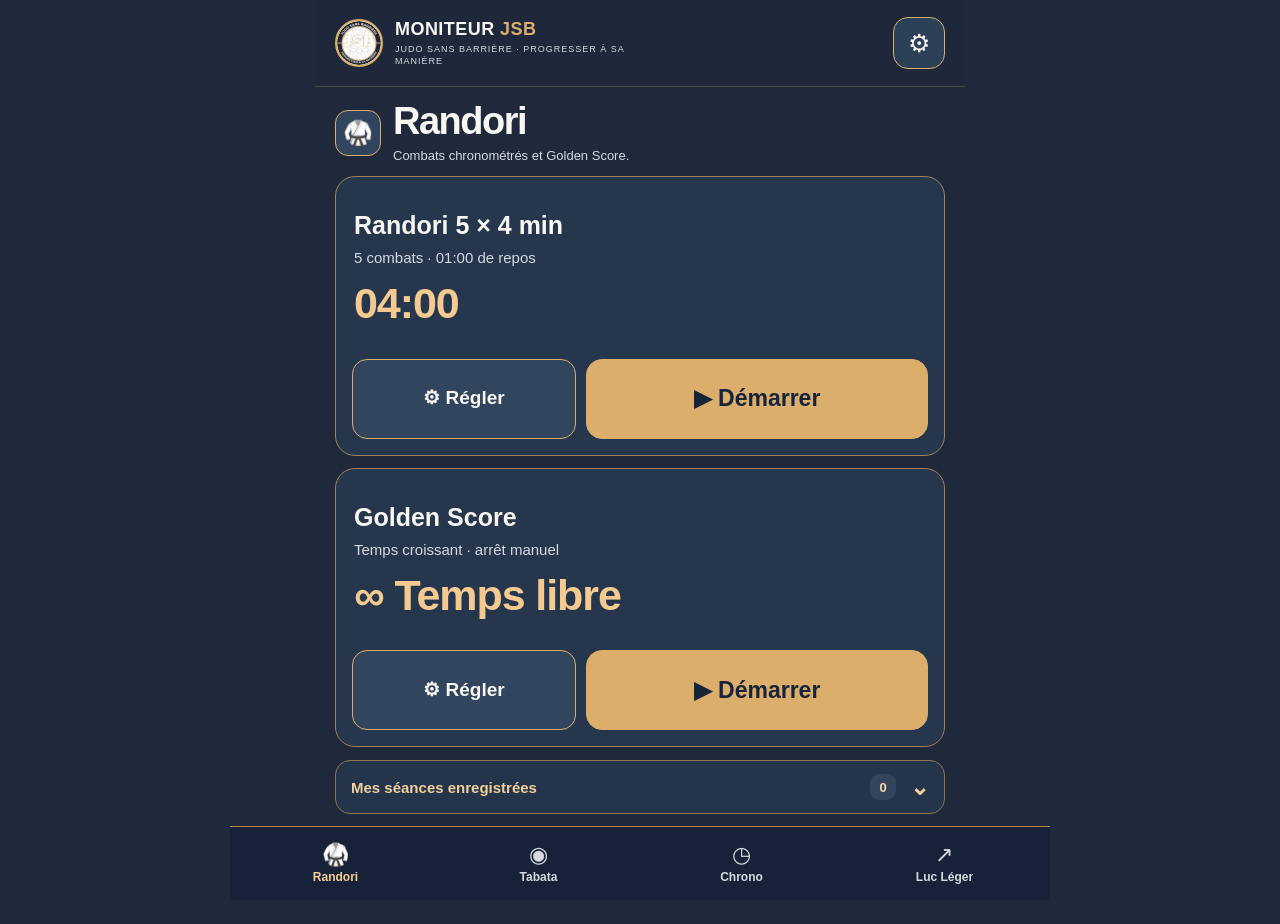
==== index.html @ 5f8e129d "Polish Tabata labels: singular cycle in generated session name" ====
<!doctype html>
<html lang="fr">
<head>
<meta charset="UTF-8" />
<meta name="viewport" content="width=device-width,initial-scale=1,viewport-fit=cover" />
<meta name="theme-color" content="#1F293B" />
<meta name="description" content="Moniteur JSB : minuteurs Randori, Golden Score, Tabata et chronomètre. Signaux sportifs, fonctionnement hors ligne et interface adaptée au dojo." />
<link rel="manifest" href="./manifest.webmanifest" />
<link rel="icon" href="./icon.svg" type="image/svg+xml" />


<meta name="apple-mobile-web-app-capable" content="yes" />
<meta name="apple-mobile-web-app-title" content="Moniteur JSB" />
<title>Moniteur JSB · Arts martiaux &amp; Taïso</title>
<style>
:root{--bg:#0a1019;--surface:#121c29;--surface2:#192636;--line:#2c3c4e;--text:#f3f7fb;--muted:#afbfce;--cyan:#60d4ed;--green:#34d89b;--orange:#f9bc62;--red:#ff8484;--nav:75px;--safe:env(safe-area-inset-bottom,0px);color-scheme:dark;font-family:-apple-system,BlinkMacSystemFont,"Segoe UI",sans-serif}
*{box-sizing:border-box}html,body{margin:0;min-height:100%;background:var(--bg);color:var(--text)}button,input,select{font:inherit}button{cursor:pointer}button:focus-visible,input:focus-visible,select:focus-visible{outline:3px solid var(--cyan);outline-offset:3px}button:disabled{opacity:.38;cursor:not-allowed}h1,h2,h3,p{margin:0}h1{font-size:32px;letter-spacing:-1.5px;line-height:1.1}h2{font-size:22px;letter-spacing:-.6px}h3{font-size:17px}small{color:var(--muted)}.app{margin:auto;max-width:650px;min-height:100dvh;padding-bottom:calc(var(--nav) + var(--safe) + 24px)}header{padding:calc(env(safe-area-inset-top,0px) + 25px) 22px 24px;display:flex;align-items:center;justify-content:space-between}.brand{display:flex;gap:12px;align-items:center}.mark{width:46px;height:46px;background:linear-gradient(135deg,#47bedb,#16698d);display:grid;place-items:center;border-radius:15px;color:white;font-size:23px;font-weight:900;box-shadow:0 6px 24px #31b6d626}.brand-title{font-size:19px;font-weight:780;letter-spacing:-.3px}.subbrand{font-size:11px;color:var(--muted);letter-spacing:1.3px;margin-top:3px}.icon-btn{background:#1a2937;border:1px solid var(--line);color:white;min-width:48px;min-height:48px;border-radius:14px;font-size:22px}.view{display:none;padding:0 20px}.view.active{display:block}.eyebrow{color:var(--cyan);font-size:12px;font-weight:800;letter-spacing:2px;text-transform:uppercase;margin-bottom:11px}.lead{color:var(--muted);font-size:15px;line-height:1.5;margin-top:10px;margin-bottom:28px}.hero{position:relative;padding:25px;border:1px solid #356476;border-radius:26px;background:radial-gradient(circle at 95% 5%,#17608090,transparent 55%),linear-gradient(145deg,#162f42,#111c2a);overflow:hidden;margin-bottom:27px}.hero:after{content:"";position:absolute;right:-35px;top:-35px;height:170px;width:170px;border:28px solid #5ed1e615;border-radius:50%}.hero .pill{display:inline-flex;border-radius:100px;background:#173e4d;border:1px solid #3c8fa7;color:#a3eeff;padding:7px 12px;font-size:11px;font-weight:800;letter-spacing:1px}.hero h2{font-size:29px;margin-top:17px;line-height:1.12}.hero p{color:#c5d7e1;line-height:1.5;margin:11px 0 23px;font-size:14px;max-width:290px}.primary{background:var(--cyan);color:#061923;border:none;font-weight:800;border-radius:15px;min-height:56px;padding:0 21px;box-shadow:0 8px 28px #2caace25}.primary.full{width:100%}.section-head{display:flex;justify-content:space-between;align-items:center;margin:0 0 15px}.section-head button{border:0;background:none;color:var(--cyan);font-weight:700;font-size:14px;min-height:42px;padding:0 4px}.cards{display:grid;gap:11px}.card{width:100%;border:1px solid var(--line);background:var(--surface);border-radius:19px;display:flex;align-items:center;padding:17px 15px;text-align:left;gap:15px;color:var(--text);min-height:87px}.card .glyph{width:50px;height:50px;display:grid;place-items:center;border-radius:15px;font-size:23px;flex:none;background:#1a3640;color:var(--cyan)}.card[data-kind=hiit] .glyph{background:#263529;color:var(--green)}.card[data-kind=emom] .glyph{background:#322c23;color:var(--orange)}.card[data-kind=amrap] .glyph{background:#2b2737;color:#c5a7fd}.card[data-kind=boxe] .glyph{background:#382b2e;color:#faa4a4}.card .info{flex:1;min-width:0}.card strong{display:block;font-size:16px;margin-bottom:7px}.card small{font-size:12px;color:#b6c4d3}.arrow{font-size:24px;color:#778ea2}.nav{position:fixed;z-index:20;bottom:0;left:0;right:0;height:calc(var(--nav) + var(--safe));background:#101a28f5;border-top:1px solid #324150;backdrop-filter:blur(18px);padding-bottom:var(--safe);display:flex;justify-content:space-around;max-width:650px;margin:auto}.nav button{background:none;border:0;color:#94a8bc;flex:1;display:grid;place-content:center;gap:6px;min-width:64px;min-height:60px}.nav button[aria-current=page]{color:var(--cyan)}.nav .ni{font-size:22px;line-height:1}.nav .nl{font-size:11px;font-weight:700}.top-intro{margin-bottom:25px}.top-intro h1{font-size:29px}.panel{background:var(--surface);border:1px solid var(--line);padding:18px;border-radius:18px;margin-bottom:13px}.muted{color:var(--muted)}.flag{display:inline-flex;background:#4b351f;border:1px solid #836136;color:#ffe2aa;border-radius:100px;padding:6px 12px;font-size:12px;font-weight:700}.empty{padding:40px 22px;text-align:center;border:1px dashed var(--line);border-radius:18px;color:var(--muted)}.hist-row{border-bottom:1px solid var(--line);padding:15px 0;display:flex;justify-content:space-between;gap:15px}.hist-row:last-child{border:0}.hist-row b{display:block;margin-bottom:7px}.status{font-size:12px;font-weight:750;color:var(--green)}.status.interrupted{color:var(--orange)}.setting{display:flex;align-items:center;justify-content:space-between;min-height:66px;gap:20px;border-bottom:1px solid var(--line)}.setting:last-child{border:0}.setting label{font-weight:700}.setting small{display:block;margin-top:6px}.toggle{width:26px;height:26px;accent-color:#58d4e8;flex:none}.secondary{color:#f0f7fe;border:1px solid var(--line);background:var(--surface2);border-radius:15px;min-height:52px;padding:0 17px;font-weight:730}.footnote{color:#97aab9;font-size:12px;line-height:1.55;margin:18px 2px}.modal{position:fixed;z-index:50;inset:0;background:#030810c9;display:none;align-items:end;justify-content:center}.modal.active{display:flex}.sheet{width:100%;max-width:650px;background:#142131;border-radius:26px 26px 0 0;padding:23px 22px calc(25px + var(--safe));max-height:90dvh;overflow-y:auto;border:1px solid #355064}.sheet header{padding:0 0 22px}.sheet h2{font-size:23px}.fields{display:grid;grid-template-columns:1fr 1fr;gap:14px;margin-top:18px}.field{display:grid;gap:8px}.field label{color:#c0ccdb;font-size:13px;font-weight:720}.field input,.field select{background:#0d1724;color:white;border:1px solid #405569;border-radius:12px;min-width:0;width:100%;height:52px;padding:0 12px;font-size:17px}.field.wide{grid-column:span 2}.actions{display:flex;gap:12px;margin-top:26px}.actions>*{flex:1}.danger{color:#ffadad;border:1px solid #744653;background:#31252c}.timer{position:fixed;inset:0;z-index:40;display:none;background:#0b151f;color:#fff;flex-direction:column;padding:calc(env(safe-area-inset-top,0px) + 23px) 23px calc(env(safe-area-inset-bottom,0px) + 23px);transition:background 150ms ease}.timer.active{display:flex}.timer[data-phase=effort]{background:radial-gradient(circle at 50% 25%,#145239,#0c241f 65%,#0b151d)}.timer[data-phase=rest]{background:radial-gradient(circle at 50% 25%,#582d35,#22191e 65%,#0b151d)}.timer[data-phase=prep]{background:radial-gradient(circle at 50% 25%,#5f451e,#252015 65%,#0b151d)}.timer[data-phase=end]{background:radial-gradient(circle at 50% 25%,#1d455e,#121e28 65%,#0b151d)}.timer-head{display:flex;justify-content:space-between;align-items:center;gap:10px}.timer-head small{color:#dae5ea;text-align:right}.timer-main{flex:1;display:flex;flex-direction:column;align-items:center;justify-content:center;min-height:0}.phase-chip{padding:11px 20px;border-radius:100px;background:#176446;color:#e7fff5;font-weight:850;letter-spacing:2.2px;font-size:15px}.timer[data-phase=rest] .phase-chip{background:#8f3a47}.timer[data-phase=prep] .phase-chip{background:#9a6627}.timer[data-phase=end] .phase-chip{background:#345f75}.clock{font-size:clamp(76px,25vw,150px);font-weight:850;letter-spacing:-7px;line-height:1.3;font-variant-numeric:tabular-nums;margin-top:30px}.cycle{font-size:19px;color:#d4e5ea}.prog{height:13px;background:#4b5b6280;border-radius:100px;overflow:hidden;margin-bottom:20px}.prog>span{display:block;height:100%;background:var(--green);width:0%;border-radius:100px;transition:width 100ms linear}.timer[data-phase=rest] .prog>span{background:#ff9292}.timer[data-phase=prep] .prog>span{background:#ffd089}.next{display:flex;justify-content:space-between;color:#d2e0e8;font-size:14px;margin-bottom:26px}.timer-actions{display:flex;gap:12px}.timer-actions button{flex:1;min-height:61px;font-size:16px}.timer-actions .primary{background:#f3f9fd}.timer-actions .danger{color:#fff;border-color:#745363;background:#37252d}.paused{font-size:12px;color:#fff;border:1px solid #b5d2e0;border-radius:100px;padding:7px 14px;margin-top:25px;visibility:hidden}.paused.on{visibility:visible}.caption{font-size:12px;line-height:1.5;color:#91a4b6;margin-top:15px}.toast{position:fixed;z-index:90;top:calc(10px + env(safe-area-inset-top,0px));left:50%;transform:translateX(-50%);background:#24384c;color:#fff;border-radius:12px;padding:12px 16px;font-size:13px;max-width:90%;display:none}.toast.active{display:block}@media(max-height:600px){.clock{font-size:76px;margin-top:15px}.timer-main{justify-content:space-evenly}.phase-chip{padding:6px 12px}}@media(prefers-reduced-motion:reduce){*,*:before,*:after{transition:none!important;animation:none!important}}
.amrap-counter{margin-top:20px;text-align:center;color:#d4e5ea;font-size:14px}.amrap-counter>div{display:flex;align-items:center;justify-content:center;gap:24px;margin-top:8px}.amrap-counter strong{font-size:42px;font-variant-numeric:tabular-nums}.amrap-counter button{width:50px;height:50px;border-radius:14px;background:#193b48;color:white;border:1px solid #68a6b6;font-weight:800;font-size:26px}.amrap-counter[hidden]{display:none}.sheet .caption{margin:12px 0 0}.library-search{margin-bottom:14px}.library-search label{display:block;font-size:13px;color:var(--muted);margin-bottom:7px}.library-search input{width:100%;height:52px;border-radius:14px;background:var(--surface);border:1px solid #526779;color:var(--text);padding:0 14px;font-size:16px}.library-search input::placeholder{color:#a9bac9}.library-order-toolbar{display:flex;align-items:center;justify-content:space-between;gap:10px;flex-wrap:wrap;margin:0 0 12px}.library-order-toolbar .library-count{margin:0}.library-reorder-button{min-height:48px;padding:0 12px;color:var(--cyan);background:var(--surface);border:1px solid var(--line);border-radius:12px;font-weight:700;font-size:13px}.library-reorder-button[aria-pressed=true]{background:#19465a;border-color:var(--cyan)}.library-reorder-hint{color:var(--muted);font-size:13px;line-height:1.5;margin:0 0 14px}.favorite-move{min-width:48px;min-height:48px;border-radius:12px;border:1px solid var(--line);background:var(--surface2);color:var(--text);font-size:22px}.favorite-move:disabled{opacity:.26}.favorite-move-buttons{display:flex;flex-direction:column;justify-content:center;gap:4px}.favorite-move-buttons .favorite-move{min-height:43px}.library-tools{display:flex;flex-wrap:wrap;gap:12px;align-items:end;margin:0 0 12px}.library-filter{flex:1;min-width:150px}.library-filter label{display:block;font-size:13px;color:var(--muted);margin-bottom:6px}.library-filter select{width:100%;height:50px;padding:0 12px;background:var(--surface);border:1px solid #526779;color:var(--text);border-radius:13px}.favorites-toggle{display:flex;align-items:center;gap:9px;min-height:50px;padding:0 10px;color:#f8e0a1;font-size:13px;font-weight:700}.favorites-toggle input{width:22px;height:22px;accent-color:#f1b95a}.library-count{font-size:12px;color:var(--muted);margin:0 0 12px}.favorite-button{flex:none;min-height:50px;min-width:48px;border-radius:15px;background:var(--surface2);border:1px solid var(--line);color:#c3d2df;font-size:23px;touch-action:manipulation}.favorite-button[aria-pressed=true]{color:#ffdb88;background:#45361d;border-color:#a68748}.workout-row{display:flex;align-items:stretch;gap:7px;position:relative}.workout-row>.card{flex:1;min-width:0}.workout-menu-button{width:52px;min-width:52px;border:1px solid var(--line);border-radius:16px;background:var(--surface2);color:var(--text);font-size:27px;line-height:1;touch-action:manipulation}.workout-menu-button[aria-expanded=true]{border-color:var(--cyan);color:var(--cyan)}.workout-menu{position:absolute;right:0;top:calc(100% - 3px);width:min(240px,92vw);padding:6px;border:1px solid #526779;background:#1a2a3a;box-shadow:0 14px 35px #0009;border-radius:16px;z-index:12}.workout-menu button{width:100%;min-height:48px;background:transparent;border:none;color:var(--text);text-align:left;font-size:15px;padding:10px 14px;border-radius:9px}.workout-menu button:focus-visible,.workout-menu button:hover{background:#30475a}.workout-menu button:last-child.danger-item{color:#ffb0b0}.field[hidden],.field input[hidden]{display:none}.duration-help{font-size:11px;line-height:1.4;color:var(--muted)}.random-progressive{display:flex;gap:10px;align-items:center;margin-top:12px;font-size:13px}.random-progressive input{width:22px;height:22px;accent-color:var(--cyan)}#randomOptions[hidden],#effortField[hidden],#restField[hidden],#cyclesField[hidden]{display:none}.duration-title{font-size:14px;color:#c0ccdb;font-weight:720}.duration-pickers{display:grid;grid-template-columns:1fr 1fr;gap:12px}.duration-pickers>div{min-width:0}.duration-pickers label{display:block;font-size:12px;color:var(--muted);margin-bottom:7px}.duration-pickers select{font-variant-numeric:tabular-nums;min-width:0}.duration-field{min-width:0}button{touch-action:manipulation}.volume-setting{padding:18px 0 20px;border-bottom:1px solid var(--line)}.volume-heading{display:flex;align-items:center;justify-content:space-between;gap:14px;font-weight:700}.volume-heading output{font-size:16px;font-variant-numeric:tabular-nums;color:var(--cyan);min-width:56px;text-align:right}.volume-setting input[type=range]{display:block;width:100%;height:48px;margin:7px 0;accent-color:var(--cyan);cursor:pointer;touch-action:pan-y}.volume-scale{display:flex;justify-content:space-between;gap:10px;font-size:12px;color:var(--muted);margin-top:-2px}.volume-help{font-size:12px;line-height:1.5;color:var(--muted);margin-top:12px}.volume-test{display:block;width:100%;margin-top:14px;font-size:15px}.external-audio-setting{padding:20px 0;border-bottom:1px solid var(--line)}
.external-audio-setting h2{font-size:19px;margin:0 0 10px}
.external-audio-setting p{font-size:13px;line-height:1.5;color:var(--muted);margin:0 0 10px}
.external-audio-limit{padding:12px;border:1px solid var(--line);border-radius:12px;background:var(--surface2)}
.countdown-setting{display:flex;align-items:center;gap:12px;min-height:48px;margin-top:12px;font-size:14px;font-weight:600}
.countdown-setting input{width:22px;height:22px;accent-color:var(--cyan);flex-shrink:0}
.finish-sound-setting{margin-top:16px}.finish-sound-setting small{display:block;margin-top:8px}.audio-status{font-size:12px;margin-top:12px;color:var(--muted);min-height:20px}.audio-status[data-state=ready]{color:var(--green)}.audio-status[data-state=blocked],.audio-status[data-state=unsupported]{color:var(--orange)}
</style>

<style id="jsb-premium-theme">
:root{
 --bg:#1f293b;--surface:#243349;--surface2:#2c3b51;
 --line:#9e804e;--text:#faf9f5;--muted:#d6d5d0;
 --cyan:#e1b36f;--green:#79d9bb;--orange:#f4cb91;--red:#ff9696;
 color-scheme:dark
}
html,body{background:var(--bg)}
header{background:transparent}
.mark{background:#fff;border:2px solid #dab06f;border-radius:50%;overflow:hidden;
 box-shadow:none;color:#faf9f5;font-size:17px;letter-spacing:-.5px}
.brand-title span,.eyebrow,.section-head button{color:#e1b36f}
.hero{border-color:#d3a765;background:radial-gradient(circle at 90% 6%,#d7b3732b,transparent 58%),linear-gradient(145deg,#2e3b52,#1e293b)}
.hero .pill{background:#344055;border-color:#cf9f5f;color:#fff2d9}
.hero:after{border-color:#d9ac6120}
.card,.panel{border-color:#786443;background:#253349}
.card .glyph,.card[data-kind] .glyph{background:#354059;color:#efc581}
.card small,.hero p{color:#e0dfdc}
.card .arrow{color:#dfbb7f}
.nav{background:#172239f5;border-top:1px solid #b28b53}
.nav button{color:#d1d2d6}.nav button[aria-current=page]{color:#efc581}
.primary{background:#dbae6b;color:#172339;box-shadow:0 9px 24px #00000025}
.primary:active{background:#f2ca8b}
.secondary{background:#263752;border-color:#b18a56;color:#fff}
.sheet{background:#1f2c40;border-color:#b18a56}
.field input,.field select{background:#1b273b;color:#fff;border-color:#ab8b5d}
.icon-btn{background:#28394f;border-color:#b18a56}
.timer{background:#1f293b;color:#fff}
.timer[data-phase=effort],.timer[data-phase=rest],.timer[data-phase=prep]{background:#1f293b}
.timer .clock{color:#fff}
.timer .phase-chip{color:#f0c383;border-color:#c99d60}
.prog{background:#36445b}.prog>span{background:#dbae6b}
input[type="checkbox"],input[type="range"]{accent-color:#dbae6b}
button:focus-visible,input:focus-visible,select:focus-visible{outline-color:#f3cd93}

/* MONITEUR JSB — Affichage minuteur en paysage sur smartphone
   Le temps est prioritaire; les commandes restent visibles et tactiles.
   Les encoches / safe areas iOS sont respectées à gauche et à droite. */
.timer .clock{
  white-space:nowrap;
  max-width:100%;
  font-variant-numeric:tabular-nums;
  font-feature-settings:"tnum";
  line-height:1.08;
}
/* Paysage : règles uniques et prioritaires dans jsb-landscape-v33. */
@media (prefers-reduced-motion:reduce){*,*:before,*:after{animation:none!important;transition:none!important}}
</style>

<link rel="stylesheet" href="./premium_v2.css?v=38" />
<style id="jsb-landscape-v33">
/* JSB v3.3 — paysage iPhone : horloge pleine largeur, commandes sous le temps.
   Colonne forcée : corrige l'ancienne grille à deux colonnes restée en cache. */
@media screen and (orientation:landscape) and (min-width:500px) {
  #timer.timer.active {
    display:flex !important;
    flex-direction:column !important;
    grid-template-columns:none !important;
    grid-template-rows:none !important;
    align-items:stretch !important;
    justify-content:initial !important;
    gap:0 !important;
    height:100dvh !important;
    max-height:100dvh !important;
    box-sizing:border-box !important;
    overflow:hidden !important;
    padding:
      max(6px,env(safe-area-inset-top,0px))
      max(20px,env(safe-area-inset-right,0px))
      max(8px,env(safe-area-inset-bottom,0px))
      max(20px,env(safe-area-inset-left,0px)) !important;
  }
  #timer .timer-head {
    grid-column:auto !important;
    grid-row:auto !important;
    flex:0 0 auto !important;
    min-height:0 !important;
    padding:0 !important;
  }
  #timer .timer-main {
    grid-column:auto !important;
    grid-row:auto !important;
    flex:1 1 auto !important;
    min-width:0 !important;
    min-height:0 !important;
    display:flex !important;
    flex-direction:column !important;
    justify-content:center !important;
    align-items:center !important;
    overflow:hidden !important;
    gap:clamp(1px,1vh,5px) !important;
  }
  #timer .timer-main .phase-chip {
    flex:none !important;
    padding:4px 13px !important;
    font-size:clamp(11px,3vh,16px) !important;
    line-height:1.05 !important;
  }
  #timer .timer-main .clock {
    display:block !important;
    flex:none !important;
    width:100% !important;
    max-width:100% !important;
    margin:0 !important;
    text-align:center !important;
    white-space:nowrap !important;
    font-size:clamp(88px,min(27vw,47dvh),235px) !important;
    line-height:.98 !important;
    letter-spacing:-.055em !important;
    font-variant-numeric:tabular-nums !important;
    font-feature-settings:"tnum" !important;
  }
  #timer .timer-main .clock[data-digits="6"],
  #timer .timer-main .clock[data-digits="7"],
  #timer .timer-main .clock[data-digits="8"] {
    font-size:clamp(60px,min(17vw,34dvh),138px) !important;
  }
  #timer .timer-main .cycle {
    flex:none !important;
    font-size:clamp(12px,3.5vh,18px) !important;
    line-height:1.15 !important;
    text-align:center !important;
    margin:0 !important;
  }
  #timer .timer-main .paused {
    flex:none !important;
    margin:0 !important;
    padding:3px 10px !important;
    font-size:11px !important;
  }
  #timer .timer-main .paused:not(.on) { display:none !important; }
  #timer .timer-controls {
    grid-column:auto !important;
    grid-row:auto !important;
    flex:0 0 auto !important;
    display:flex !important;
    flex-direction:column !important;
    align-items:stretch !important;
    justify-content:flex-end !important;
    gap:6px !important;
    width:100% !important;
    max-width:700px !important;
    min-width:0 !important;
    min-height:0 !important;
    margin:0 auto !important;
    padding:0 !important;
  }
  #timer .timer-controls .prog,
  #timer .timer-controls .next,
  #timer .timer-controls .caption { display:none !important; }
  #timer .timer-controls .timer-actions {
    order:0 !important;
    display:grid !important;
    grid-template-columns:repeat(2,minmax(0,1fr)) !important;
    grid-template-rows:auto !important;
    gap:12px !important;
    width:100% !important;
    min-width:0 !important;
    margin:0 !important;
  }
  #timer .timer-controls .timer-actions button {
    width:100% !important;
    min-width:0 !important;
    min-height:clamp(50px,15dvh,70px) !important;
    padding:8px 12px !important;
    font-size:clamp(16px,3.6vh,22px) !important;
    line-height:1.2 !important;
    border-radius:15px !important;
  }
  #timer .timer-controls .adjust-time-trigger:not([hidden]) {
    display:block !important;
    order:1 !important;
    min-height:48px !important;
    width:100% !important;
    margin:0 !important;
  }
  #timer .timer-controls .adjust-time-trigger[hidden] {display:none !important;}
}
@media screen and (orientation:landscape) and (min-width:500px) and (max-height:340px) {
  #timer .timer-head strong {font-size:10px !important;}
  #timer .timer-main .phase-chip {padding:3px 10px !important;}
  #timer .timer-main .clock {font-size:clamp(70px,min(22vw,39dvh),152px) !important;}
  #timer .timer-main .clock[data-digits="6"],
  #timer .timer-main .clock[data-digits="7"],
  #timer .timer-main .clock[data-digits="8"] {
    font-size:clamp(54px,min(15vw,31dvh),115px) !important;
  }
}
</style>
</head>
<body>
<div class="app" id="app">
<header><div class="brand"><div class="mark" aria-hidden="true"><img alt="" src="[data-uri]" style="display:block;width:100%;height:100%;object-fit:cover;border-radius:50%" /></div><div><div class="brand-title">MONITEUR <span style="color:var(--cyan)">JSB</span></div><div class="subbrand">JUDO SANS BARRIÈRE · PROGRESSER À SA MANIÈRE</div></div></div><button class="icon-btn" aria-label="Ouvrir les réglages" id="settingsQuick">⚙</button></header>
<main>
<section id="view-randori" class="view active mode-screen" aria-label="Randori">
  <div class="mode-page-intro">
    <div class="mode-page-glyph" aria-hidden="true">🥋</div>
    <div><div class="eyebrow">MINUTEUR COMBAT</div><h1>Randori</h1>
    <p>Combats chronométrés et Golden Score.</p></div>
  </div>
  <section class="recent-timer" id="lastUsedRandori" aria-label="Dernier minuteur utilisé" hidden></section>
  <div class="mode-page-body" id="modeOptionsRandori" aria-label="Minuteurs Randori et Golden Score"></div><details class="saved-workouts" id="preparedRandori" aria-label="Mes séances enregistrées">
 <summary>Mes séances enregistrées <span class="saved-workouts-count" id="savedCountRandori">0</span></summary><div class="saved-workouts-heading"><div class="saved-workouts-actions"><button type="button" data-new-kind="randori" aria-label="Créer un minuteur Randori à enregistrer">+ Randori</button><button type="button" data-new-kind="golden" aria-label="Créer un minuteur Golden Score à enregistrer">+ Golden Score</button></div></div>
 <div class="saved-workouts-list" id="savedRandori" aria-label="Minuteurs personnels enregistrés"></div>
 <p class="saved-workouts-empty" id="savedEmptyRandori">Prépare tes séances en avance et démarre-les en un appui.</p>
</details>
  <p class="mode-page-tip">Ajuste tes réglages une fois, puis démarre en un appui.</p>
</section>
<section id="view-tabata" class="view mode-screen" aria-label="Tabata">
  <div class="mode-page-intro">
    <div class="mode-page-glyph" aria-hidden="true">◉</div>
    <div><div class="eyebrow">INTERVALLES</div><h1>Tabata</h1>
    <p>Effort, récupération et cycles.</p></div>
  </div>
  <section class="recent-timer" id="lastUsedTabata" aria-label="Dernier minuteur utilisé" hidden></section>
  <div class="mode-page-body" id="modeOptionsTabata" aria-label="Minuteur Tabata"></div><details class="saved-workouts" id="preparedTabata" aria-label="Mes séances enregistrées">
 <summary>Mes séances enregistrées <span class="saved-workouts-count" id="savedCountTabata">0</span></summary><div class="saved-workouts-heading"><div class="saved-workouts-actions"><button type="button" data-new-kind="tabata" aria-label="Créer un minuteur Tabata à enregistrer">+ Tabata</button></div></div>
 <div class="saved-workouts-list" id="savedTabata" aria-label="Minuteurs personnels enregistrés"></div>
 <p class="saved-workouts-empty" id="savedEmptyTabata">Enregistre plusieurs programmes avec tes durées et répétitions.</p>
</details>
  <p class="mode-page-tip">Les temps d'effort et de repos peuvent aussi être corrigés <strong>pendant la pause</strong>.</p>
</section>
<section id="view-chrono" class="view mode-screen" aria-label="Chronomètre">
  <div class="mode-page-intro">
    <div class="mode-page-glyph" aria-hidden="true">◷</div>
    <div><div class="eyebrow">TEMPS & RÉACTIVITÉ</div><h1>Chronomètre</h1>
    <p>Temps libre ou bips imprévisibles.</p></div>
  </div>
  <section class="recent-timer" id="lastUsedChrono" aria-label="Dernier minuteur utilisé" hidden></section>
  <div class="mode-page-body" id="modeOptionsChrono" aria-label="Chronomètre libre et bips aléatoires"></div><details class="saved-workouts" id="preparedChrono" aria-label="Mes séances enregistrées">
 <summary>Mes séances enregistrées <span class="saved-workouts-count" id="savedCountChrono">0</span></summary><div class="saved-workouts-heading"><div class="saved-workouts-actions"><button type="button" data-new-kind="chrono" aria-label="Créer un minuteur Chrono à enregistrer">+ Chrono</button><button type="button" data-new-kind="random" aria-label="Créer un minuteur Bips aléatoires à enregistrer">+ Bips aléatoires</button></div></div>
 <div class="saved-workouts-list" id="savedChrono" aria-label="Minuteurs personnels enregistrés"></div>
 <p class="saved-workouts-empty" id="savedEmptyChrono">Crée des minuteurs pour tes exercices et retrouve-les ici.</p>
</details>
  <p class="mode-page-tip">Le <strong>Golden Score</strong> se trouve dans l'onglet Randori.</p>
</section>
<section id="view-luc-leger" class="view" aria-label="Espace Test Luc Léger">
  <div class="top-intro luc-hero">
    <div class="eyebrow">ÉVALUATION PHYSIQUE · ESPACE DÉDIÉ</div>
    <h1>Test Luc Léger</h1>
    <p class="lead">Un espace indépendant des minuteurs d’entraînement pour le test navette de 20 mètres.</p>
  </div>
  <div class="luc-feature-card">
    <div class="luc-feature-icon" aria-hidden="true">↗</div>
    <div class="luc-feature-text">
      <span class="luc-status">En préparation</span>
      <h2>Test de course navette</h2>
      <p>Parcours de 20 mètres, paliers progressifs et bips de cadence synchronisés.</p>
    </div>
  </div>
  <div class="luc-info-list" aria-label="Éléments du futur test">
    <div class="luc-info-item"><span class="luc-info-mark" aria-hidden="true">01</span>
      <div><strong>Distance</strong><small>Deux repères espacés de 20 mètres</small></div></div>
    <div class="luc-info-item"><span class="luc-info-mark" aria-hidden="true">02</span>
      <div><strong>Cadence progressive</strong><small>Les changements de palier seront annoncés par des signaux dédiés</small></div></div>
    <div class="luc-info-item"><span class="luc-info-mark" aria-hidden="true">03</span>
      <div><strong>Résultat du test</strong><small>Palier atteint et durée, sans les confondre avec les séances de judo</small></div></div>
  </div>
  <div class="luc-safety-note" role="status">
    <strong>Protocole en cours de validation</strong>
    <p>Les durées officielles des paliers et les bips n’ont pas encore été vérifiés. Le lancement reste désactivé pour éviter un résultat sportif incorrect.</p>
  </div>
  <button class="secondary luc-disabled luc-main-action" type="button" disabled aria-disabled="true">Lancement disponible après validation</button>
</section>
<section id="view-settings" class="view" aria-label="Réglages">
  <div class="top-intro settings-intro">
    <div class="eyebrow">UN RÉGLAGE SIMPLE, UNE SÉANCE PRÊTE</div>
    <h1>Réglages</h1>
    <p class="lead">Choisis un signal, écoute-le, puis entraîne-toi. Tout est enregistré automatiquement.</p>
  </div>
  <div class="settings-stack">
    <section class="settings-card" aria-labelledby="settingsGalleryTitle">
      <div class="settings-section-heading">
        <span class="settings-step" aria-hidden="true">1</span>
        <div><h2 id="settingsGalleryTitle">Choisir mon signal</h2>
          <p>Appuie pour <strong>écouter</strong> : ton choix est enregistré automatiquement.</p></div>
      </div>
      <div class="settings-selection-status" role="status" aria-live="polite">
        <span>Signal sélectionné</span>
        <strong id="currentSoundLabel">Buzzer de combat</strong>
      </div>
      <div class="signal-category-heading"><strong>Les 4 sons disponibles</strong><span>Enregistrements authentiques</span></div>
      <div id="signalGallery" class="signal-gallery" role="radiogroup" aria-label="Quatre vrais signaux de combat"></div>
      <details class="settings-detail" id="advancedSounds">
        <summary>Choisir les sons par étape <span class="settings-detail-caption">4 choix uniquement</span></summary>
        <p class="settings-detail-help">Récupération, bips aléatoires et fin de séance : choisis uniquement parmi les quatre sons de combat.</p>
        <div class="settings-cue-row">
          <div><label for="restSoundChoice">Récupération</label><small>Quand le temps de repos commence</small></div>
          <select id="restSoundChoice"></select>
          <button type="button" class="secondary settings-sample" id="testRestSound" aria-label="Écouter le signal de récupération">▶ Écouter</button>
        </div>
        <div class="settings-cue-row">
          <div><label for="randomSoundChoice">Bips aléatoires</label><small>Pour les exercices de réactivité</small></div>
          <select id="randomSoundChoice"></select>
          <button type="button" class="secondary settings-sample" id="testRandomSound" aria-label="Écouter le signal aléatoire">▶ Écouter</button>
        </div>
        <div class="settings-cue-row">
          <div><label for="finishSoundChoice">Fin de séance</label><small>Pour distinguer clairement l'arrêt</small></div>
          <select id="finishSoundChoice"></select>
          <button type="button" class="secondary settings-sample" id="testFinishSound" aria-label="Écouter le signal de fin">▶ Écouter</button>
        </div>
      </details>
      <button type="button" id="resetSounds" class="settings-reset">↺ Revenir aux sons recommandés</button>
    </section>
    <section class="settings-card" aria-labelledby="settingsAudioTitle">
      <div class="settings-section-heading">
        <span class="settings-step" aria-hidden="true">2</span>
        <div><h2 id="settingsAudioTitle">Volume et test</h2>
          <p>Écoute le son au volume de ton appareil.</p></div>
      </div>
      <label class="settings-switch" for="audioEnabled">
        <span><strong>Signaux sonores</strong><small>Départ, récupération, bips et fin</small></span>
        <input class="toggle" id="audioEnabled" type="checkbox" checked />
      </label>
      <div class="volume-setting settings-volume" id="audioControls">
        <div class="volume-heading"><label for="volumeRange">Puissance des signaux</label>
          <output id="volumeValue" for="volumeRange">90 %</output></div>
        <input type="range" id="volumeRange" min="0" max="100" step="5" value="90" aria-describedby="volumeHelp" />
        <div class="volume-scale" aria-hidden="true"><span>Discret</span><span>Puissant</span></div>
        <p id="volumeHelp" class="volume-help">Règle aussi le volume physique de ton téléphone. Préfère un haut-parleur externe pour un grand dojo.</p>
        <button type="button" class="primary settings-test-main" id="testBeep">▶ Tester le son choisi</button>
        <p id="audioStatus" class="audio-status" role="status" aria-live="polite">Appuie sur « Tester le son choisi ».</p>
      </div>
    </section>
    <section class="settings-card" aria-labelledby="settingsSessionTitle">
      <div class="settings-section-heading">
        <span class="settings-step" aria-hidden="true">3</span>
        <div><h2 id="settingsSessionTitle">Pendant la séance</h2>
          <p>Les options qui facilitent l'entraînement.</p></div>
      </div>
      <label class="settings-switch" for="countdownEnabled">
        <span><strong>Décompte 3 – 2 – 1</strong><small>Annonce sonore avant l'effort</small></span>
        <input class="toggle" id="countdownEnabled" type="checkbox" checked />
      </label>
      <label class="settings-switch" for="vibrateEnabled">
        <span><strong>Vibrations</strong><small>Retour tactile aux changements de phase</small></span>
        <input class="toggle" id="vibrateEnabled" type="checkbox" checked />
      </label>
      <label class="settings-switch" for="keepAwake">
        <span><strong>Garder l'écran allumé</strong><small>Lis le temps sans déverrouiller l'appareil</small></span>
        <input class="toggle" id="keepAwake" type="checkbox" />
      </label>
    </section>
    <details class="settings-detail settings-more" id="settingsMore">
      <summary>Aide et options avancées <span class="settings-detail-caption">Musique et assistance</span></summary>
      <div class="settings-more-body">
        <h3>Musique Spotify / Apple Music</h3>
        <p>Sur la version HTML, les signaux passent par le navigateur : il ne peut pas réduire automatiquement Spotify ou Apple Music. L’application mobile native JSB prend en charge cette demande d’atténuation.</p>
        <p class="settings-note">Les réglages et les séances personnalisées sont conservés sur cet appareil. Aucun compte n'est requis.</p>
      </div>
    </details>
  </div>
  <details class="library-panel settings-library" id="libraryDetails">
    <summary>Mes séances personnalisées <span class="custom-count" id="customCount">0 séance</span></summary>
    <div class="library-content">
      <div class="section-head"><h2>Bibliothèque</h2><button id="newWorkout" type="button">+ Créer</button></div>
      <div class="library-search"><label for="workoutSearch">Rechercher une séance</label>
        <input id="workoutSearch" type="search" placeholder="Nom de la séance…" autocomplete="off" aria-controls="presetList" /></div>
      <div class="library-tools">
        <div class="library-filter"><label for="workoutFilter">Mode</label><select id="workoutFilter">
          <option value="all">Tous les modes</option><option value="randori">Randori</option>
          <option value="golden">Golden Score</option><option value="chrono">Chronomètre</option>
          <option value="random">Bip aléatoire</option><option value="tabata">Tabata</option>
          <option value="hiit">HIIT (archives)</option><option value="boxe">Boxe (archives)</option></select></div>
        <label class="favorites-toggle" for="favoritesOnly"><input type="checkbox" id="favoritesOnly" /> ★ Favoris</label>
      </div>
      <div class="library-order-toolbar"><p class="library-count" id="workoutCount" role="status"></p>
        <button type="button" class="library-reorder-button" id="reorderFavorites" aria-pressed="false">↕ Classer</button></div>
      <p class="library-reorder-hint" id="reorderHint" hidden>Utilise les flèches ↑ et ↓ pour réorganiser les favoris.</p>
      <div class="cards" id="presetList"></div>
      <p class="footnote">Les anciennes séances personnalisées sont conservées sur ton appareil, sans rubrique Historique.</p>
    </div>
  </details>
</section>
</main>
<nav class="nav" aria-label="Navigation principale">
  <button type="button" data-nav="randori" aria-current="page"><span class="ni" aria-hidden="true">🥋</span><span class="nl">Randori</span></button>
  <button type="button" data-nav="tabata"><span class="ni" aria-hidden="true">◉</span><span class="nl">Tabata</span></button>
  <button type="button" data-nav="chrono"><span class="ni" aria-hidden="true">◷</span><span class="nl">Chrono</span></button>
  <button type="button" data-nav="luc-leger"><span class="ni" aria-hidden="true">↗</span><span class="nl">Luc Léger</span></button>
</nav>
</div>
<dialog class="modal" id="editorModal" aria-modal="true" aria-labelledby="editorTitle">
 <div class="sheet simple-editor-sheet"><header><h2 id="editorTitle">Régler mon minuteur</h2><button class="icon-btn" id="closeEditor" type="button" aria-label="Fermer les réglages">×</button></header>
 <form id="editorForm">
  <div class="editor-duration"><small>Durée totale</small><span class="value" id="configDuration" aria-live="polite">—</span></div>
  <div class="fields simple-editor-fields">
   <div class="field wide simple-name-field"><label for="workoutMode">Mode d’entraînement</label><select id="workoutMode"><option value="randori">Randori</option><option value="golden">Golden Score</option><option value="tabata">Tabata</option><option value="chrono">Chronomètre libre</option><option value="random">Bips aléatoires</option><option value="hiit">HIIT / Intervalles</option><option value="boxe">Boxe</option></select></div>
   <div class="field wide simple-name-field"><label for="workoutName">Nom de la séance</label><input id="workoutName" maxlength="50" required placeholder="Ex. Randori du mercredi" /></div>
   <p id="editorUnlimited" class="editor-unlimited" hidden><strong>∞</strong><span>Temps libre : démarrer, puis arrêter quand tu veux.</span></p>
   <div class="field wide simple-field" id="chronoStartField" hidden>
     <div class="duration-title" id="chronoStartLabel">Départ du chronomètre</div>
     <div class="chrono-start-choices" role="group" aria-labelledby="chronoStartLabel">
       <button type="button" data-chrono-prep="0" aria-pressed="true">Direct</button>
       <button type="button" data-chrono-prep="10" aria-pressed="false">10 s</button>
       <button type="button" data-chrono-prep="30" aria-pressed="false">30 s</button>
     </div>
     <small id="chronoStartHint">Démarrage immédiat</small>
   </div>
   <div class="field wide duration-field simple-field" id="effortField">
 <div class="duration-title" id="effortLabel">Durée d’effort</div>
 <div class="large-stepper" role="group" aria-label="Durée d’effort">
  <button type="button" data-step-field="effort" data-step="-1" aria-label="Diminuer Durée d’effort">−</button>
  <output id="effortDisplay" class="large-stepper-value" aria-live="off">00:30</output>
  <button type="button" data-step-field="effort" data-step="1" aria-label="Augmenter Durée d’effort">+</button>
 </div>
 <details class="duration-precision"><summary>Ajuster à la seconde</summary><div class="duration-pickers">
   <div><label for="effortMinutes">Minutes</label><select id="effortMinutes" aria-label="Durée d’effort : minutes"></select></div>
   <div><label for="effortSeconds">Secondes</label><select id="effortSeconds" aria-label="Durée d’effort : secondes"></select></div>
 </div></details><input type="hidden" id="effort" value="30" />
</div>
   <div class="field wide duration-field simple-field" id="reposField">
 <div class="duration-title" id="reposLabel">Temps de repos</div>
 <div class="large-stepper" role="group" aria-labelledby="reposLabel">
  <button type="button" data-step-field="repos" data-step="-1" aria-label="Diminuer Temps de repos">−</button>
  <output id="reposDisplay" class="large-stepper-value" aria-live="off">00:15</output>
  <button type="button" data-step-field="repos" data-step="1" aria-label="Augmenter Temps de repos">+</button>
 </div>
 <details class="duration-precision"><summary>Ajuster à la seconde</summary><div class="duration-pickers">
   <div><label for="reposMinutes">Minutes</label><select id="reposMinutes" aria-label="Temps de repos : minutes"></select></div>
   <div><label for="reposSeconds">Secondes</label><select id="reposSeconds" aria-label="Temps de repos : secondes"></select></div>
 </div></details><input type="hidden" id="repos" value="15" />
</div>

   <div class="field wide duration-field simple-field" id="tabataCycleRestField" hidden>
    <div class="duration-title" id="cycleRestLabel">Repos entre cycles</div>
    <div class="large-stepper" role="group" aria-labelledby="cycleRestLabel">
      <button type="button" data-step-field="cycleRest" data-step="-1" aria-label="Diminuer le repos entre cycles">−</button>
      <output id="cycleRestDisplay" class="large-stepper-value" aria-live="off">01:00</output>
      <button type="button" data-step-field="cycleRest" data-step="1" aria-label="Augmenter le repos entre cycles">+</button>
    </div>
    <details class="duration-precision"><summary>Ajuster à la seconde</summary>
      <div class="duration-pickers">
        <div><label for="cycleRestMinutes">Minutes</label><select id="cycleRestMinutes" aria-label="Repos entre cycles : minutes"></select></div>
        <div><label for="cycleRestSeconds">Secondes</label><select id="cycleRestSeconds" aria-label="Repos entre cycles : secondes"></select></div>
      </div>
    </details>
    <input type="hidden" id="cycleRest" value="60" />
   </div>
   <div class="field wide simple-field" id="cyclesField"><div class="duration-title" id="cyclesLabel">Répétitions</div>
    <div class="large-stepper cycle-stepper" role="group" aria-label="Nombre de répétitions">
      <button type="button" data-step-cycles="-1" aria-label="Diminuer le nombre de répétitions">−</button>
      <input id="cycles" type="number" inputmode="numeric" min="1" max="200" value="8" required aria-label="Nombre de répétitions" />
      <button type="button" data-step-cycles="1" aria-label="Augmenter le nombre de répétitions">+</button>
    </div>
   </div>
   <div class="field wide simple-field" id="tabataExercisesField" hidden>
     <label class="duration-title" for="tabataExercises">Exercices par cycle</label>
     <div class="large-stepper cycle-stepper" role="group" aria-label="Nombre d'exercices dans chaque cycle">
       <button type="button" data-step-exercises="-1" aria-label="Diminuer le nombre d'exercices">−</button>
       <input id="tabataExercises" type="number" inputmode="numeric" min="1" max="50" value="8" required aria-label="Nombre d'exercices par cycle" />
       <button type="button" data-step-exercises="1" aria-label="Augmenter le nombre d'exercices">+</button>
     </div>
     <p id="tabataPlanHint" class="tabata-plan-hint" aria-live="polite">1 cycle × 8 exercices</p>
   </div>
   <div class="field wide simple-field randori-bips-field" id="randoriBipsField" hidden>
      <label class="randori-bips-switch" for="randoriRandomBips">
        <span><strong>🔔 Bips aléatoires</strong><small>Pendant les combats uniquement</small></span>
        <input id="randoriRandomBips" type="checkbox" aria-controls="randoriBipFrequencyField" />
      </label>
      <div id="randoriBipFrequencyField" class="randori-bip-frequency" hidden>
        <label for="randoriBipFrequency">Fréquence des bips</label>
        <select id="randoriBipFrequency">
          <option value="low">Espacés</option>
          <option value="medium" selected>Normaux</option>
          <option value="high">Fréquents</option>
        </select>
      </div>
    </div>
   <div class="field wide simple-field" id="randomOptions" hidden><label for="randomFrequency">Fréquence des bips</label>
    <select id="randomFrequency"><option value="low">Espacés</option><option value="medium" selected>Normaux</option><option value="high">Rapides</option></select></div>
  </div>
  <details id="editorMore" class="editor-more"><summary>Options supplémentaires</summary>
   <div class="editor-more-inner">
    <div class="field wide duration-field simple-field" id="preparationField">
 <div class="duration-title">Préparation avant le départ</div>
 <div class="large-stepper" role="group" aria-label="Préparation avant le départ">
  <button type="button" data-step-field="preparation" data-step="-1" aria-label="Diminuer Préparation avant le départ">−</button>
  <output id="preparationDisplay" class="large-stepper-value" aria-live="off">00:10</output>
  <button type="button" data-step-field="preparation" data-step="1" aria-label="Augmenter Préparation avant le départ">+</button>
 </div>
 <details class="duration-precision"><summary>Ajuster à la seconde</summary><div class="duration-pickers">
   <div><label for="preparationMinutes">Minutes</label><select id="preparationMinutes" aria-label="Préparation avant le départ : minutes"></select></div>
   <div><label for="preparationSeconds">Secondes</label><select id="preparationSeconds" aria-label="Préparation avant le départ : secondes"></select></div>
 </div></details><input type="hidden" id="preparation" value="10" />
</div>
    <label class="random-progressive" id="randomProgressiveOption" hidden><input type="checkbox" id="randomProgressive" checked /> Accélérer progressivement les bips</label>
    <div class="editor-presets"><span class="editor-preset-label">MODÈLES PRÉDÉFINIS</span><div class="preset-chips" id="presetChips" role="group" aria-label="Modèles rapides de séance"></div></div>
    <p class="caption" id="modeHint" aria-live="polite"></p>
   </div>
  </details>
  <button class="secondary" type="button" id="cancelEditor" hidden>Annuler</button>
  <div class="editor-actions"><button type="submit" class="secondary" id="saveWorkout">Enregistrer</button><button type="button" class="primary" id="launchConfigured">▶ Démarrer</button></div>
 </form></div>
</dialog>
<section class="timer" id="timer" data-phase="prep" aria-label="Séance en cours"><div class="timer-head"><div><strong>MONITEUR JSB</strong><div style="margin-top:5px;font-size:12px;color:#b4c8d1" id="timerTitle"></div></div><small id="totalRemaining">Temps total restant</small></div><div class="timer-main"><span class="phase-chip" id="phaseLabel">PRÉPARATION</span><span class="sr-only" id="phaseAnnouncement" aria-live="polite" role="status"></span><div class="clock" id="clockText" aria-label="Temps restant" aria-live="off">00:10</div><div class="cycle" id="cycleLabel">Cycle 1 / 8</div><div class="paused" id="pausedFlag">EN PAUSE</div><div id="amrapCounter" class="amrap-counter" hidden><span>Tours validés</span><div><button type="button" id="amrapMinus" aria-label="Retirer un tour">−</button><strong id="amrapCount" aria-live="polite">0</strong><button type="button" id="amrapPlus" aria-label="Ajouter un tour">+</button></div></div></div><div class="timer-controls"><div class="prog" role="progressbar" aria-label="Progression de la phase" aria-valuemin="0" aria-valuemax="100" aria-valuenow="0" id="progress"><span id="progressBar"></span></div><div class="next"><span id="upNext">Ensuite : EFFORT</span><span id="percentLabel">0 %</span></div><button type="button" class="secondary adjust-time-trigger" id="adjustTimeBtn" hidden aria-haspopup="dialog" aria-controls="pauseTimeDialog">✎ Modifier les temps</button><div class="timer-actions"><button class="primary" id="pauseBtn" type="button">❚❚ &nbsp; Pause</button><button class="secondary danger" id="stopBtn" type="button">■ &nbsp; Arrêter</button></div><div class="caption">Signaux du navigateur · pour la réduction automatique de Spotify, utilise l’app mobile.</div></div></section>
<div class="dialog-layer" id="stopConfirm" role="dialog" aria-modal="true" aria-labelledby="stopConfirmTitle" aria-hidden="true"><div class="dialog-box">
  <h2 id="stopConfirmTitle">Terminer la séance ?</h2>
  <p id="stopConfirmText">Ta séance sera enregistrée comme interrompue.</p>
  <div class="dialog-actions"><button type="button" class="primary" id="continueWorkout">Reprendre la séance</button>
    <button type="button" class="secondary" id="confirmStop">Terminer maintenant</button></div>
</div></div>
<section class="dialog-layer" id="pauseTimeDialog" role="dialog" aria-modal="true" aria-labelledby="pauseTimeTitle" aria-describedby="pauseTimeHelp" aria-hidden="true">
 <div class="dialog-box adjust-time-box">
   <h2 id="pauseTimeTitle">Modifier les temps</h2>
   <p id="pauseTimeHelp">La séance reste en pause. Les modifications prennent effet à la reprise.</p>
   <form id="pauseTimeForm">
     <div class="adjust-time-current">
       <label id="adjustDisplayLabel" for="adjustCurrentMin">Temps restant sur la phase actuelle</label>
       <div class="adjust-mmss" role="group" aria-labelledby="adjustDisplayLabel">
         <div class="adjust-number"><input type="number" inputmode="numeric" id="adjustCurrentMin" min="0" max="360" step="1" required aria-label="Minutes à afficher"><small>min</small></div>
         <span class="adjust-colon" aria-hidden="true">:</span>
         <div class="adjust-number"><input type="number" inputmode="numeric" id="adjustCurrentSec" min="0" max="59" step="1" required aria-label="Secondes à afficher"><small>sec</small></div>
       </div>
       <div class="adjust-quick" role="group" aria-label="Ajustement rapide">
         <button type="button" data-time-delta="-30">−30 s</button>
         <button type="button" data-time-delta="-10">−10 s</button>
         <button type="button" data-time-delta="10">+10 s</button>
         <button type="button" data-time-delta="30">+30 s</button>
       </div>
     </div>
     <div id="adjustFutureFields" class="adjust-future">
       <h3>Durée des phases suivantes</h3>
       <p>Le temps actuel reste celui choisi ci-dessus ; ces durées concernent uniquement les prochaines phases.</p>
       <div class="adjust-future-grid">
         <div class="adjust-future-item">
           <label for="adjustEffortMin">Combat / Effort</label>
           <div class="adjust-mmss small" role="group" aria-label="Durée des prochains efforts">
             <div class="adjust-number"><input type="number" inputmode="numeric" id="adjustEffortMin" min="0" max="60" step="1" required aria-label="Minutes d'effort"><small>min</small></div>
             <span class="adjust-colon" aria-hidden="true">:</span>
             <div class="adjust-number"><input type="number" inputmode="numeric" id="adjustEffortSec" min="0" max="59" step="1" required aria-label="Secondes d'effort"><small>sec</small></div>
           </div>
         </div>
         <div class="adjust-future-item">
           <label for="adjustRestMin">Récupération</label>
           <div class="adjust-mmss small" role="group" aria-label="Durée des prochaines récupérations">
             <div class="adjust-number"><input type="number" inputmode="numeric" id="adjustRestMin" min="0" max="60" step="1" required aria-label="Minutes de récupération"><small>min</small></div>
             <span class="adjust-colon" aria-hidden="true">:</span>
             <div class="adjust-number"><input type="number" inputmode="numeric" id="adjustRestSec" min="0" max="59" step="1" required aria-label="Secondes de récupération"><small>sec</small></div>
           </div>
         </div>
       </div>
     </div>
     <p class="adjust-feedback" id="pauseTimeFeedback" role="alert" aria-live="polite" hidden></p>
     <div class="dialog-actions">
       <button type="submit" class="primary" id="savePauseTime">Enregistrer les temps</button>
       <button type="button" class="secondary" id="cancelPauseTime">Annuler</button>
     </div>
   </form>
 </div>
</section>
<section class="summary-screen" id="sessionSummary" role="dialog" aria-modal="true" aria-labelledby="summaryTitle" aria-hidden="true">
  <div class="summary-card"><div class="summary-check" aria-hidden="true">✓</div>
    <h2 id="summaryTitle">Séance terminée !</h2><p id="summaryWorkout">Randori</p>
    <div class="summary-stats"><div class="summary-stat"><strong id="summaryDuration">00:00</strong><span>Temps écoulé</span></div>
      <div class="summary-stat"><strong id="summaryDetail">—</strong><span id="summaryDetailLabel">Combats</span></div></div>
    <div class="summary-actions"><button type="button" class="primary" id="summaryReplay">▶ Recommencer</button>
      <button type="button" class="secondary" id="summaryHome">Retour aux minuteurs</button></div>
  </div>
</section>
<div class="toast" id="toast" role="status" aria-live="polite"></div>
<script src="./interaction_gate.js"></script>
<script src="./workout_manager.js"></script>
<script src="./workout_library.js"></script>
<script src="./duration_presets.js"></script>
<script src="./training_modes.js"></script>
<script src="./random_signals.js"></script>
<script src="./jsb_audio_samples.js"></script>
<script src="./sound_engine.js"></script>
<script src="./audio_cues.js"></script>
<script src="./pause_adjustments.js"></script>
<script>
(()=>{'use strict';
const $=id=>document.getElementById(id);
// Keep the fixed JSB brand/header area fully clear of scrolling content,
// including iPhone safe areas, font scaling and orientation changes.
const jsbHeader=document.querySelector('.app > header');
function setHeaderClearance(){if(jsbHeader)document.documentElement.style.setProperty('--jsb-header-height',Math.ceil(jsbHeader.getBoundingClientRect().height)+'px')}
setHeaderClearance();
if(typeof ResizeObserver!=='undefined')new ResizeObserver(setHeaderClearance).observe(jsbHeader);
window.addEventListener('orientationchange',setHeaderClearance);
const standard=[{id:'randori',name:'Randori 5 × 4 min',prep:10,work:240,rest:60,cycles:5,kind:'randori',symbol:'🥋'},{id:'golden',name:'Golden Score · Libre',prep:10,work:0,rest:0,cycles:1,kind:'golden',symbol:'∞'},{id:'chrono',name:'Chronomètre libre',prep:0,work:0,rest:0,cycles:1,kind:'chrono',symbol:'◷'},{id:'random',name:'Bips aléatoires · Burpees',prep:10,work:180,rest:0,cycles:1,kind:'random',symbol:'♫',frequency:'medium',progressive:true},{id:'tabata',name:'Tabata 1 cycle × 8 ex. · 20 s / 10 s',prep:10,work:20,rest:10,cycles:1,exercises:8,cycleRest:60,kind:'tabata',symbol:'◉'},{id:'hiit',name:'HIIT 40 / 20',prep:10,work:40,rest:20,cycles:10,kind:'hiit',symbol:'↗'},{id:'boxe',name:'Boxe · 3 rounds',prep:10,work:180,rest:60,cycles:3,kind:'boxe',symbol:'✦'}];
const read=(key,fallback)=>{try{const parsed=JSON.parse(localStorage.getItem(key));return parsed===null?fallback:parsed}catch{return fallback}};
let customs=read('jsb_preview_customs',[]);if(!Array.isArray(customs))customs=[];// Previous history remains untouched in localStorage, but is not displayed or extended.
const storedSettings=read('jsb_preview_settings',{});let settings={audio:true,vibrate:true,keepAwake:false,volume:90,sound:'buzzerPro',restSound:'bellSport',randomSound:'whistlePro',audioMethod:'web',finishSound:'bellSport',countdown:true,...storedSettings};
settings.volume=Number.isFinite(Number(settings.volume))?Math.min(100,Math.max(0,Number(settings.volume))):90;
// Migration : l'ancien mode média était parfois sélectionné pour corriger le silence ;
// privilégier maintenant le mixage ambiant et éviter toute interruption involontaire.
if(settings.audioMethod==='media'){settings.audioMethod='web';try{localStorage.setItem('jsb_preview_settings',JSON.stringify(settings))}catch{}}
let wakeLock=null,session=null,frame=null,toastTimer=null;
let recentWorkout=read('jsb_v2_recent_workout',null);
let modeSettings=read('jsb_v2_mode_settings',{});
if(!modeSettings||typeof modeSettings!=='object'||Array.isArray(modeSettings))modeSettings={};
if(!recentWorkout||!trainingModeIsValid(recentWorkout))recentWorkout=null;
let replayWorkout=null,confirmWasPaused=false,editorOrigin=null;
function trainingModeIsValid(w){
 if(!w||typeof w!=='object'||!['randori','golden','chrono','random','tabata','hiit','boxe'].includes(w.kind)||
    typeof w.name!=='string'||![w.prep,w.work,w.rest,w.cycles].every(Number.isSafeInteger)||
    w.prep<0||w.work<0||w.rest<0||w.cycles<1)return false;
 if(w.kind!=='tabata'||w.exercises===undefined)return true;
 return Number.isSafeInteger(w.exercises)&&w.exercises>=1&&
   Number.isSafeInteger(w.cycleRest)&&w.cycleRest>=0&&w.cycleRest<=3600;
}

const soundEngine=window.JSBSoundEngine.createEngine();
const nativeAudio=window.JSBNativeAudio||null;
const audioCues=window.JSBAudioCues;
soundEngine.setMode(settings.audioMethod);
soundEngine.onStatus(state=>{const el=$('audioStatus');if(!el)return;el.dataset.state=state;el.textContent=({ready:'Audio activé',inactive:'Audio non activé : touche Tester',blocked:'Le navigateur bloque le son : appuie sur Tester après avoir activé le volume du téléphone',unsupported:'Audio non pris en charge',muted:'Volume réglé sur 0 %'})[state]||'Audio non testé';});
const gate=window.JSBInteractionGate.createInteractionGate();
let modalBusy=false;
let editingWorkoutId=null;
let editorReturnFocus=null;
let workoutMenuId=null;
const durationPresets=window.JSBDurationPresets;
const trainingModes=window.JSBTrainingModes;
const randomSignals=window.JSBRandomSignals;
const manager=window.JSBWorkoutManager;
const library=window.JSBWorkoutLibrary;
let favorites=library.normalizeFavorites(read('jsb_preview_favorites',[]),[...standard,...customs].map(w=>w.id));
let activeWorkoutFilter='all';
let favoritesOnly=false;
let workoutSearch='';
let reorderFavorites=false;
const safeWrite=(k,v)=>{try{localStorage.setItem(k,JSON.stringify(v))}catch{}};
const pretty=secs=>{const n=Math.max(0,Math.ceil(secs));return String(Math.floor(n/60)).padStart(2,'0')+':'+String(n%60).padStart(2,'0')};
// The title uses the number of randoris and the duration of ONE combat
// (not the total duration including preparation and rest).
function formatRandoriName(cycles,workSeconds){
 const count=Number(cycles),total=Number(workSeconds);
 if(!Number.isSafeInteger(count)||count<1||count>200||
   !Number.isSafeInteger(total)||total<1||total>3600)return null;
 const mins=Math.floor(total/60),seconds=total%60;
 const time=mins===0?seconds+' s':
   seconds===0?mins+' min':mins+' min '+seconds+' s';
 return 'Randori '+count+' × '+time;
}
let autoRandoriName=false;
let autoTabataName=false;
function normalizedTabata(w){
 if(w.kind!=='tabata')return w;
 const {cycles,exercises,cycleRest}=trainingModes.tabataStructure(w);
 return {...w,cycles,exercises,cycleRest};
}
function formatTabataName(cycles,workSeconds,restSeconds,exercises){
 const count=Number(cycles),work=Number(workSeconds),rest=Number(restSeconds);
 if(!Number.isSafeInteger(count)||count<1||count>200||
    !Number.isSafeInteger(work)||work<1||work>3600||
    !Number.isSafeInteger(rest)||rest<0||rest>3600)return null;
 if(exercises===undefined){
   return 'Tabata '+count+' × '+durationPresets.formatDuration(work)+
     ' / '+durationPresets.formatDuration(rest);
 }
 const perCycle=Number(exercises);
 if(!Number.isSafeInteger(perCycle)||perCycle<1||perCycle>50)return null;
 return 'Tabata '+count+(count>1?' cycles':' cycle')+' × '+perCycle+' ex. · '+
   durationPresets.formatDuration(work)+' / '+durationPresets.formatDuration(rest);
}
function syncTabataName(){
 if(!autoTabataName||$('workoutMode').value!=='tabata')return;
 const name=formatTabataName($('cycles').value,$('effort').value,$('repos').value,$('tabataExercises').value);
 if(!name)return;
 $('workoutName').value=name;
 $('editorTitle').textContent=name;
}
function syncChronoStartOptions(){
 const prep=Number($('preparation').value);
 for(const button of document.querySelectorAll('[data-chrono-prep]')){
   button.setAttribute('aria-pressed',String(Number(button.dataset.chronoPrep)===prep));
 }
 $('chronoStartHint').textContent=prep===0?'Démarrage immédiat':
   'Départ après '+durationPresets.formatDuration(prep);
}

function syncRandoriName(){
 if(!autoRandoriName||$('workoutMode').value!=='randori')return;
 const name=formatRandoriName($('cycles').value,$('effort').value);
 if(!name)return;
 $('workoutName').value=name;
 $('editorTitle').textContent=name;
}
const secs=w=>trainingModes.workoutDuration(w);
const kindSymbol={randori:'🥋',golden:'∞',chrono:'◷',random:'♫',hiit:'↗',tabata:'◉',boxe:'✦'};
const kindDescription=w=>w.kind==='golden'?'Temps libre · Golden Score':
 w.kind==='chrono'?'Temps libre · Chronomètre':
 w.kind==='random'?'Signaux irréguliers · '+pretty(w.work):
 w.kind==='randori'?w.cycles+' combats · '+pretty(w.work)+' chacun':
 w.kind==='tabata'?trainingModes.tabataStructure(w).cycles+' cycles × '+
   trainingModes.tabataStructure(w).exercises+' exercices · '+
   durationPresets.formatDuration(w.work)+' / '+durationPresets.formatDuration(w.rest):
 w.kind==='boxe'?w.cycles+' rounds de '+pretty(w.work):
 w.cycles+' cycles • '+w.work+' s / '+w.rest+' s';
function notice(s){$('toast').textContent=s;$('toast').classList.add('active');clearTimeout(toastTimer);toastTimer=setTimeout(()=>$('toast').classList.remove('active'),3500)}
let lastTrainingView='randori';
function navigate(view){
 const tabs=['randori','tabata','chrono','luc-leger','settings'];
 if(!tabs.includes(view))return;
 if(view!=='settings')lastTrainingView=view;
 for(const v of tabs){
   $('view-'+v).classList.toggle('active',v===view);
   const button=document.querySelector('[data-nav="'+v+'"]');
   if(button){
     if(v===view)button.setAttribute('aria-current','page');
     else button.removeAttribute('aria-current');
   }
 }
 const isSettings=view==='settings';
 $('settingsQuick').setAttribute('aria-label',
   isSettings?'Revenir à '+(lastTrainingView==='luc-leger'?'Luc Léger':lastTrainingView==='chrono'?'Chronomètre':lastTrainingView==='tabata'?'Tabata':'Randori'):'Ouvrir les réglages');
 $('settingsQuick').setAttribute('aria-pressed',String(isSettings));
 window.scrollTo({top:0,behavior:'instant'});
}
function tabForTimer(kind){
 if(kind==='randori'||kind==='golden')return 'randori';
 if(kind==='tabata'||kind==='hiit')return 'tabata';
 return 'chrono';
}
function closeWorkoutMenus(){for(const menu of document.querySelectorAll('.workout-menu'))menu.hidden=true;for(const btn of document.querySelectorAll('.workout-menu-button'))btn.setAttribute('aria-expanded','false');workoutMenuId=null}
function primaryWorkout(base){
 const stored=modeSettings[base.id];
 // Normalize an OLD saved Tabata BEFORE merging it with the new defaults.
 // Otherwise the new "exercises:8" default and old "cycles:8" would create
 // 8 × 8 intervals instead of the original eight efforts.
 const previous=trainingModeIsValid(stored)&&stored.kind===base.kind
   ? (stored.kind==='tabata'?normalizedTabata(stored):stored)
   : null;
 const w=previous?{...base,...previous,id:base.id,kind:base.kind}:{...base};
 if(w.kind==='randori')return {...w,name:formatRandoriName(w.cycles,w.work)||w.name};
 if(w.kind==='tabata'){
   const v=normalizedTabata(w);
   return {...v,name:formatTabataName(v.cycles,v.work,v.rest,v.exercises)||v.name};
 }
 return w;
}
function modeOptionMeta(key,w) {
 if(key==='randori')return {
   title:w.name,
   description:w.cycles+' combats · '+pretty(w.rest)+' de repos'+
    (w.randomBips===true?' · Bips '+({low:'espacés',medium:'normaux',high:'fréquents'}[w.randomBipFrequency]||'normaux'):''),
 };
 if(key==='golden')return {
   title:'Golden Score',description:'Temps croissant · arrêt manuel',
 };
 if(key==='tabata')return {
   title:w.name,
   description:w.cycles+' cycles × '+w.exercises+' exercices · '+
     durationPresets.formatDuration(w.work)+' effort / '+
     durationPresets.formatDuration(w.rest)+' repos entre exercices · '+
     durationPresets.formatDuration(w.cycleRest)+' entre cycles',
 };
 if(key==='chrono')return {
   title:'Chronomètre libre',
   description:w.prep>0?'Départ dans '+durationPresets.formatDuration(w.prep)+' · arrêt manuel':
     'Départ immédiat · arrêt manuel',
 };
 return {
   title:'Bips aléatoires',
   description:'Réactivité · '+({low:'bips espacés',medium:'bips normaux',high:'bips fréquents'}[w.frequency]||'bips normaux'),
 };
}
function buildModeOption(key) {
 const base=standard.find(w=>w.id===key);
 if(!base)return null;
 const w=primaryWorkout(base),info=modeOptionMeta(key,w);
 const row=document.createElement('div');row.className='mode-option';row.dataset.kind=key;
 const configure=document.createElement('button');
 configure.type='button';configure.className='mode-option-configure';
 configure.setAttribute('aria-label','Configurer '+info.title);
 configure.setAttribute('aria-haspopup','dialog');
 configure.setAttribute('aria-controls','editorModal');
 const labels=document.createElement('span');labels.className='mode-option-info';
 const heading=document.createElement('strong');heading.textContent=info.title;
 const description=document.createElement('small');description.textContent=info.description;
 const duration=document.createElement('span');duration.className='mode-option-duration';
 duration.textContent=['golden','chrono'].includes(key)?'∞ Temps libre':pretty(w.work);
 duration.setAttribute('aria-label',['golden','chrono'].includes(key)?'Chronomètre sans limite':'Durée de travail '+pretty(w.work));
 labels.append(heading,description,duration);
 configure.classList.add('mode-option-content');
 configure.append(labels);
 configure.addEventListener('click',()=>openEditor(primaryWorkout(base)));
 const controls=document.createElement('div');controls.className='mode-option-actions';
 const edit=document.createElement('button');edit.type='button';
 edit.className='mode-option-settings secondary';edit.textContent='⚙ Régler';
 edit.setAttribute('aria-label','Ouvrir les réglages de '+info.title);
 edit.setAttribute('aria-haspopup','dialog');edit.setAttribute('aria-controls','editorModal');
 edit.addEventListener('click',()=>openEditor(primaryWorkout(base)));
 const play=document.createElement('button');
 play.type='button';play.className='mode-option-play';
 play.textContent='▶ Démarrer';play.setAttribute('aria-label','Démarrer '+info.title);
 play.addEventListener('click',()=>startWorkout(primaryWorkout(base)));
 controls.append(edit,play);row.append(configure,controls);
 return row;
}
function savedWorkoutCard(w){
 const row=document.createElement('div');row.className='mode-option saved-mode-option';
 const configure=document.createElement('button');configure.type='button';configure.className='mode-option-configure';
 configure.setAttribute('aria-label','Modifier les réglages de '+w.name);
 configure.setAttribute('aria-haspopup','dialog');
 configure.setAttribute('aria-controls','editorModal');
 const info=document.createElement('span');info.className='mode-option-info';
 const title=document.createElement('strong');title.textContent=w.name;
 const description=document.createElement('small');description.textContent=kindDescription(w)+
   (w.kind==='randori'&&w.randomBips===true?' · Bips aléatoires':'');
 const duration=document.createElement('span');duration.className='mode-option-duration';
 duration.textContent='✓ Enregistré · '+(Number.isFinite(secs(w))?pretty(secs(w)):'Temps libre');
 info.append(title,description,duration);configure.append(info);
 configure.addEventListener('click',()=>openEditor({...w}));
 const controls=document.createElement('div');controls.className='mode-option-actions';
 const edit=document.createElement('button');edit.type='button';
 edit.className='mode-option-settings secondary';edit.textContent='⚙ Régler';
 edit.setAttribute('aria-label','Ouvrir les réglages de '+w.name);
 edit.setAttribute('aria-haspopup','dialog');edit.setAttribute('aria-controls','editorModal');
 edit.addEventListener('click',()=>openEditor({...w}));
 const play=document.createElement('button');play.type='button';play.className='mode-option-play';play.textContent='▶ Démarrer';
 play.setAttribute('aria-label','Démarrer '+w.name);
 play.addEventListener('click',()=>startWorkout({...w}));
 controls.append(edit,play);row.append(configure,controls);return row;
}
function renderSavedWorkouts(){
 const groups=[['Randori',['randori','golden']],['Tabata',['tabata']],['Chrono',['chrono','random']]];
 for(const [tab,kinds] of groups){
  const list=$('saved'+tab);list.replaceChildren();
  const prepared=customs.filter(w=>trainingModeIsValid(w)&&kinds.includes(w.kind));
  for(const w of prepared)list.append(savedWorkoutCard(w));
  $('savedEmpty'+tab).hidden=prepared.length!==0;
  $('savedCount'+tab).textContent=String(prepared.length);
 }
}
function renderLastUsed(){
 const containers={
   randori:$('lastUsedRandori'),tabata:$('lastUsedTabata'),chrono:$('lastUsedChrono')
 };
 for(const card of Object.values(containers)){
   card.replaceChildren();card.hidden=true;
 }
 if(!recentWorkout||!trainingModeIsValid(recentWorkout))return;
 const tab=tabForTimer(recentWorkout.kind),card=containers[tab];
 if(!card)return;
 const heading=document.createElement('span');
 heading.className='recent-eyebrow';heading.textContent='DERNIER MINUTEUR UTILISÉ';
 const title=document.createElement('strong');
 title.textContent=recentWorkout.name;
 const total=secs(recentWorkout);
 const duration=document.createElement('small');
 duration.textContent=Number.isFinite(total)?pretty(total)+' · derniers paramètres':'Temps libre · derniers paramètres';
 const info=document.createElement('div');info.className='recent-info';
 info.append(heading,title,duration);
 const actions=document.createElement('div');actions.className='recent-actions';
 const configure=document.createElement('button');configure.type='button';configure.className='secondary';
 configure.textContent='Régler';configure.setAttribute('aria-label','Régler '+recentWorkout.name);
 configure.addEventListener('click',()=>openEditor({...recentWorkout}));
 const launch=document.createElement('button');launch.type='button';launch.className='primary';
 launch.textContent='▶ Démarrer';launch.setAttribute('aria-label','Relancer '+recentWorkout.name);
 launch.addEventListener('click',()=>startWorkout({...recentWorkout}));
 actions.append(configure,launch);card.append(info,actions);card.hidden=false;
}
function renderWorkouts(){
 renderSavedWorkouts();
 renderLastUsed();
 for(const [containerId,keys] of [
   ['modeOptionsRandori',['randori','golden']],
   ['modeOptionsTabata',['tabata']],
   ['modeOptionsChrono',['chrono','random']],
 ]) {
   const group=$(containerId);
   group.replaceChildren();
   for(const key of keys){
     const row=buildModeOption(key);
     if(row)group.append(row);
   }
 }
 // Backward compatibility: custom HIIT/boxe presets remain in the library.
 const el=$('presetList');el.replaceChildren();
 const all=[...standard,...customs.filter(w=>trainingModes.isAvailable(w.kind))];
 favorites=library.normalizeFavorites(favorites,all.map(w=>w.id));
 const visible=library.filterWorkouts(customs.filter(w=>trainingModes.isAvailable(w.kind)),{
   mode:activeWorkoutFilter,onlyFavorites:favoritesOnly,favorites,query:workoutSearch});
 $('customCount').textContent=customs.length+' séance'+(customs.length>1?'s':'');
 $('workoutCount').textContent=visible.length+' séance'+(visible.length>1?'s':'')+' affichée'+(visible.length>1?'s':'');
 if(!visible.length){const empty=document.createElement('div');empty.className='empty';
   empty.textContent=customs.length?'Aucun résultat pour ces filtres.':'Aucune séance personnalisée. Crée ton premier minuteur.';
   el.append(empty);return;
 }
 for(const w of visible){
   const row=document.createElement('div');row.className='workout-row';
   const card=document.createElement('button');card.type='button';card.className='card';card.dataset.kind=w.kind||'hiit';
   const icon=document.createElement('div');icon.className='glyph';icon.setAttribute('aria-hidden','true');icon.textContent=w.symbol||'◷';
   const info=document.createElement('div');info.className='info';const title=document.createElement('strong');title.textContent=w.name;
   const subtitle=document.createElement('small');subtitle.textContent=(Number.isFinite(secs(w))?pretty(secs(w))+' · ':'')+kindDescription(w);
   info.append(title,subtitle);const arrow=document.createElement('div');arrow.className='arrow';arrow.setAttribute('aria-hidden','true');arrow.textContent='›';
   card.append(icon,info,arrow);card.setAttribute('aria-label','Configurer '+w.name);card.addEventListener('click',()=>openEditor(w));
   const starred=favorites.includes(w.id);
   const star=document.createElement('button');star.type='button';star.className='favorite-button';star.textContent=starred?'★':'☆';
   star.setAttribute('aria-label',(starred?'Retirer des favoris : ':'Ajouter aux favoris : ')+w.name);
   star.setAttribute('aria-pressed',String(starred));
   star.addEventListener('click',()=>{closeWorkoutMenus();favorites=library.toggleFavorite(favorites,w.id);
     safeWrite('jsb_preview_favorites',favorites);renderWorkouts()});
   const menuButton=document.createElement('button');menuButton.type='button';menuButton.className='workout-menu-button';
   menuButton.textContent='⋮';menuButton.setAttribute('aria-label','Gérer '+w.name);
   menuButton.setAttribute('aria-expanded','false');
   const menu=document.createElement('div');menu.className='workout-menu';menu.hidden=true;
   menu.setAttribute('role','group');menu.setAttribute('aria-label','Actions pour '+w.name);
   for(const [label,callback] of [['Démarrer',()=>startWorkout(w)],['Dupliquer',()=>duplicateWorkout(w)],
     ['Supprimer',()=>deleteWorkout(w)]]){
     const b=document.createElement('button');b.type='button';b.textContent=label;
     b.className=label==='Supprimer'?'danger-item':'';
     b.addEventListener('click',()=>{closeWorkoutMenus();callback()});menu.append(b);
   }
   menuButton.addEventListener('click',()=>{const shouldOpen=menu.hidden;closeWorkoutMenus();
     if(shouldOpen){menu.hidden=false;menuButton.setAttribute('aria-expanded','true');workoutMenuId=w.id;}});
   if(reorderFavorites&&starred){
     const controls=document.createElement('div');controls.className='favorite-move-buttons';
     for(const [arrow,direction,label] of [['↑',-1,'Monter'],['↓',1,'Descendre']]){
       const btn=document.createElement('button');btn.type='button';btn.className='favorite-move';
       btn.textContent=arrow;btn.disabled=direction===-1?favorites[0]===w.id:favorites[favorites.length-1]===w.id;
       btn.setAttribute('aria-label',label+' le favori '+w.name);
       btn.addEventListener('click',()=>{favorites=library.moveFavorite(favorites,w.id,direction);
         safeWrite('jsb_preview_favorites',favorites);renderWorkouts()});controls.append(btn);
     }
     row.dataset.favoriteId=w.id;row.append(card,controls,star,menuButton,menu);
   }else row.append(card,star,menuButton,menu);
   el.append(row);
 }
}
function duplicateWorkout(w){
 if(session||!gate.allow('duplicate-workout',400))return;
 const copy=manager.makeCopy(w,'custom-'+Date.now()+'-'+Math.random().toString(36).slice(2,7));
 customs=manager.upsertCustom(customs,copy);
 safeWrite('jsb_preview_customs',customs);renderWorkouts();notice('Minuteur dupliqué');
}
function deleteWorkout(w){
 if(session||!gate.allow('delete-workout',450)||!customs.some(x=>x.id===w.id))return;
 if(!confirm('Supprimer définitivement « '+w.name+' » ?'))return;
 customs=manager.removeCustom(customs,w.id);favorites=library.normalizeFavorites(favorites,[...standard,...customs].map(x=>x.id));safeWrite('jsb_preview_favorites',favorites);safeWrite('jsb_preview_customs',customs);renderWorkouts();notice('Minuteur supprimé');
}
function openEditor(workout=null,requestedKind=null){
 const modal=$('editorModal');
 if(session){notice('Arrête le minuteur pour ouvrir ses réglages');return;}
 if(modal.open||modal.classList.contains('active'))return;
 if(workout&&!trainingModes.isAvailable(workout.kind)){notice('Mode indisponible');return;}
 editorReturnFocus=document.activeElement;
 $('editorMore').open=false;
 for(const el of document.querySelectorAll('.duration-precision'))el.open=false;
 try {
 if(workout?.kind==='tabata')workout=normalizedTabata(workout);
 closeWorkoutMenus();$('editorForm').reset();editingWorkoutId=workout?workout.id:null;
 const kind=workout?.kind||requestedKind||'randori';
 // Keep a deliberately personalized title for an existing saved session.
 // Standard and automatically named Randori timers follow the settings.
 const isBuiltIn=Boolean(workout&&standard.some(w=>w.id===workout.id));
 autoRandoriName=kind==='randori'&&(!workout||isBuiltIn||
   /^randori\s+\d+\s*[×x]\s*\d+/i.test(workout.name));
 autoTabataName=kind==='tabata'&&(!workout||isBuiltIn||
   /^tabata\s+\d+(?:\s*[×x]|\s+cycles?)/i.test(workout.name));
 $('workoutMode').value=kind;
 if(!workout){
  const defaults=trainingModes.DEFAULTS[kind];
  $('preparation').value=String(defaults.prep);$('effort').value=String(defaults.work);
  $('repos').value=String(defaults.rest);$('cycles').value=String(defaults.cycles);
  $('tabataExercises').value=String(defaults.exercises||8);
  $('cycleRest').value=String(defaults.cycleRest||0);
  $('workoutName').value=requestedKind?'Mon '+({randori:'randori',golden:'Golden Score',tabata:'Tabata',chrono:'chronomètre',random:'exercice à bips'}[kind]||'minuteur'):'';
 }
 const isStandard=Boolean(workout&&standard.some(w=>w.id===workout.id));
 const modeLocked=Boolean(isStandard||requestedKind);
 $('editorTitle').textContent=workout?'Régler '+workout.name:'Préparer un minuteur';
 $('workoutMode').disabled=modeLocked;$('workoutMode').closest('.field').hidden=modeLocked;
 $('workoutName').closest('.field').hidden=isStandard;
 $('saveWorkout').textContent=isStandard?'✓ Enregistrer':'✓ Enregistrer pour plus tard';
 if(workout){
  $('workoutName').value=workout.name;
  $('preparation').value=String(workout.prep);$('effort').value=String(workout.work);
  $('repos').value=String(workout.rest);$('cycles').value=String(workout.cycles);
  $('tabataExercises').value=String(workout.kind==='tabata'?workout.exercises:8);
  $('cycleRest').value=String(workout.kind==='tabata'?workout.cycleRest:0);
 }
 $('randomFrequency').value=workout?.frequency||'medium';
 $('randomProgressive').checked=workout?.progressive!==false;
 $('randoriRandomBips').checked=kind==='randori'&&workout?.randomBips===true;
 $('randoriBipFrequency').value=['low','medium','high'].includes(workout?.randomBipFrequency)?
   workout.randomBipFrequency:'medium';
 applyMode();syncAllDurationPickers();updateConfigDuration();
 modal.classList.add('active');
 let nativeOpened=false;
 if(typeof modal.showModal==='function'){
   try{
     // Prefer the native Safari top layer over application z-index.
     modal.showModal();
     nativeOpened=true;
   }catch(nativeError){
     console.warn('JSB: dialogue natif indisponible, repli visuel actif',nativeError);
   }
 }
 if(!nativeOpened){
   // Keep settings accessible even if iOS refuses the native top layer.
   modal.setAttribute('open','');
   $('app').inert=true;
 }
 // Do not auto-open the iOS keyboard or scroll below the dialog header.
 $('closeEditor').focus({preventScroll:true});
 } catch(error) {
   console.error('JSB: impossible d’ouvrir les réglages',error);
   modal.classList.remove('active');
   if(modal.open&&typeof modal.close==='function')modal.close();
   else modal.removeAttribute('open');
   $('app').inert=false;
   editorReturnFocus=null;
   notice('Ouverture des réglages impossible. Actualise l’application.');
 }
}
const durationLimits={preparation:600,effort:3600,repos:3600,cycleRest:3600};
function updateSimpleDisplays(){
 for(const id of ['preparation','effort','repos','cycleRest']){
  const target=$(id+'Display');
  if(target)target.textContent=pretty(Number($(id).value)||0);
 }
}
$('editorForm').addEventListener('click',event=>{
 const button=event.target.closest('[data-step-field],[data-step-cycles],[data-step-exercises]');
 if(!button)return;
 if(button.dataset.stepCycles!==undefined){
  const delta=Number(button.dataset.stepCycles);
  const max=$('workoutMode').value==='tabata'?50:200;
  const next=Math.max(1,Math.min(max,(Number($('cycles').value)||1)+delta));
  $('cycles').value=String(next);updateConfigDuration();return;
 }
 if(button.dataset.stepExercises!==undefined){
  const delta=Number(button.dataset.stepExercises);
  const next=Math.max(1,Math.min(50,(Number($('tabataExercises').value)||1)+delta));
  $('tabataExercises').value=String(next);updateConfigDuration();return;
 }
 const id=button.dataset.stepField,mode=$('workoutMode').value;
 const step=id==='preparation'?5:id==='cycleRest'?15:id==='repos'?(mode==='randori'||mode==='boxe'?15:5):
  mode==='randori'||mode==='boxe'?30:mode==='random'?15:5;
 const min=id==='effort'?1:0;
 const cur=Number($(id).value)||0;
 const change=Number(button.dataset.step);
 const value=Math.max(min,Math.min(durationLimits[id],cur+change*step));
 $(id).value=String(value);syncDurationPickers(id);updateConfigDuration();
});
$('cycles').addEventListener('input',updateConfigDuration);
$('tabataExercises').addEventListener('input',updateConfigDuration);
$('editorForm').addEventListener('click',event=>{
 const btn=event.target.closest('[data-chrono-prep]');
 if(!btn)return;
 $('preparation').value=btn.dataset.chronoPrep;
 syncDurationPickers('preparation');
 updateConfigDuration();
});
function syncDurationPickers(id){
 const max=durationLimits[id],parts=durationPresets.splitDuration(Number($(id).value),max);
 const minutes=$(id+'Minutes'),seconds=$(id+'Seconds');
 minutes.replaceChildren();seconds.replaceChildren();
 for(let i=0;i<=Math.floor(max/60);i++){const option=document.createElement('option');option.value=String(i);option.textContent=String(i).padStart(2,'0');minutes.append(option)}
 for(let i=0;i<60;i++){const option=document.createElement('option');option.value=String(i);option.textContent=String(i).padStart(2,'0');seconds.append(option)}
 minutes.value=String(parts.minutes);seconds.value=String(parts.seconds);
 updateDurationOptions(id);
}
function updateDurationOptions(id){
 const max=durationLimits[id],m=Number($(id+'Minutes').value),s=$(id+'Seconds');
 for(const option of s.options)option.disabled=m*60+Number(option.value)>max;
 const total=durationPresets.combineDuration(m,Number(s.value),max,0);
 if(total===null){s.value='0';$(id).value=String(m*60)}else $(id).value=String(total);
 updateConfigDuration();
}
function syncAllDurationPickers(){for(const id of ['preparation','effort','repos','cycleRest'])syncDurationPickers(id)}
function applyMode(){
 const mode=$('workoutMode').value;
 const hints={randori:'Combats avec récupération et bips de début/fin.',golden:'Chronomètre croissant sans limite ; arrêt manuel.',chrono:'Chronomètre libre : temps croissant et arrêt manuel.',random:'Bips irréguliers pendant un temps de travail donné. Ex. : burpee à chaque bip.',tabata:'20 s effort et 10 s repos par défaut.',hiit:'Alternance effort / repos sans repos final.',boxe:'Rounds avec récupération.'};
 $('modeHint').textContent=hints[mode]||'Mode non disponible';
 $('reposField').hidden=['golden','chrono','random'].includes(mode);
 $('effortField').hidden=['golden','chrono'].includes(mode);
 $('cyclesField').hidden=['golden','chrono','random'].includes(mode);
 $('tabataExercisesField').hidden=mode!=='tabata';
 $('tabataCycleRestField').hidden=mode!=='tabata';
 document.querySelector('.simple-editor-fields').classList.toggle('tabata-fields',mode==='tabata');
 $('cycles').max=mode==='tabata'?'50':'200';
 $('randomOptions').hidden=mode!=='random';
 $('randoriBipsField').hidden=mode!=='randori';
 $('randoriBipFrequencyField').hidden=mode!=='randori'||!$('randoriRandomBips').checked;
 $('randomProgressiveOption').hidden=mode!=='random';
 $('chronoStartField').hidden=mode!=='chrono';
 $('editorUnlimited').hidden=!['golden','chrono'].includes(mode);
 $('effortLabel').textContent=mode==='random'?'Durée de l’exercice':mode==='randori'?'Durée du combat':mode==='boxe'?'Durée du round':'Durée d’effort';
 $('cyclesLabel').textContent=mode==='randori'?'Nombre de combats':mode==='boxe'?'Rounds':'Nombre de cycles';
 $('reposLabel').textContent=mode==='tabata'?'Repos entre exercices':'Temps de repos';
 $('cycles').setAttribute('aria-label',mode==='tabata'?'Nombre de cycles':'Nombre de répétitions');
 $('cycles').disabled=['golden','chrono','random'].includes(mode);
 if(mode==='golden'||mode==='chrono'){$('effort').value='0';$('repos').value='0';$('cycles').value='1'}
 if(mode==='random'){$('repos').value='0';$('cycles').value='1'}
 syncAllDurationPickers();updateConfigDuration();renderQuickPresets();
}
function closeEditor(){
 const modal=$('editorModal');
 if(modal.open&&typeof modal.close==='function')modal.close();
 else modal.removeAttribute('open');
 modal.classList.remove('active');
 editingWorkoutId=null;
 $('workoutMode').disabled=false;
 $('workoutMode').closest('.field').hidden=false;
 $('workoutName').closest('.field').hidden=false;
 $('app').inert=false;
 if(editorReturnFocus?.isConnected){
   try{editorReturnFocus.focus({preventScroll:true})}
   catch{editorReturnFocus.focus()}
 }
 editorReturnFocus=null;
}
function renderQuickPresets(){
 const group=$('presetChips');if(!group)return;
 group.replaceChildren();
 const kind=$('workoutMode').value;
 const presets={
  randori:[['3 × 3 min',{work:180,rest:60,cycles:3}],
           ['5 × 4 min',{work:240,rest:60,cycles:5}],
           ['6 × 2 min',{work:120,rest:45,cycles:6}]],
  golden:[['Direct',{prep:0}],['Prépa 10 s',{prep:10}],['Prépa 30 s',{prep:30}]],
  chrono:[['Direct',{prep:0}],['Prépa 10 s',{prep:10}],['Prépa 30 s',{prep:30}]],
  random:[['Espacés',{frequency:'low'}],['Modérés',{frequency:'medium'}],
          ['Fréquents',{frequency:'high'}]],
  tabata:[['1 × 8 · 20/10',{work:20,rest:10,cycles:1,exercises:8,cycleRest:60}],
          ['3 × 5 · 30/10',{work:30,rest:10,cycles:3,exercises:5,cycleRest:60}],
          ['4 × 4 · 40/20',{work:40,rest:20,cycles:4,exercises:4,cycleRest:90}]],
 };
 for(const [label,values] of presets[kind]||[]){
   const b=document.createElement('button');b.type='button';b.className='preset-chip';b.textContent=label;
   b.addEventListener('click',()=>{
     if(values.prep!==undefined)$('preparation').value=String(values.prep);
     if(values.work!==undefined)$('effort').value=String(values.work);
     if(values.rest!==undefined)$('repos').value=String(values.rest);
     if(values.cycles!==undefined)$('cycles').value=String(values.cycles);
     if(values.exercises!==undefined)$('tabataExercises').value=String(values.exercises);
     if(values.cycleRest!==undefined)$('cycleRest').value=String(values.cycleRest);
     if(values.frequency!==undefined)$('randomFrequency').value=values.frequency;
     syncAllDurationPickers();updateConfigDuration();
     for(const chip of group.children)chip.setAttribute('aria-pressed',String(chip===b));
   });
   b.setAttribute('aria-pressed','false');group.append(b);
 }
}
function configuredWorkout(){
 const kind=$('workoutMode').value;
 const name=$('workoutName').value.trim(),prep=Number($('preparation').value);
 const work=Number($('effort').value),rest=Number($('repos').value),cycles=Number($('cycles').value);
 const exercises=Number($('tabataExercises').value),cycleRest=Number($('cycleRest').value);
 const minWork=['golden','chrono'].includes(kind)?0:1;
 if(!name||name.length>50||!trainingModes.isAvailable(kind)||
   ![prep,work,rest,cycles].every(Number.isSafeInteger)||
   prep<0||prep>600||work<minWork||work>3600||
   rest<0||rest>3600||cycles<1||cycles>(kind==='tabata'?50:200)){
   notice('Vérifie les paramètres de la séance');return null;
 }
 if(kind==='tabata'&&(!Number.isSafeInteger(exercises)||exercises<1||exercises>50||
    !Number.isSafeInteger(cycleRest)||cycleRest<0||cycleRest>3600||
    cycles*exercises>200)){
   notice('Tabata : vérifie les cycles et les exercices (200 efforts maximum).');return null;
 }
 const existing=customs.find(w=>w.id===editingWorkoutId);
 const original=standard.find(w=>w.id===editingWorkoutId);
 return {id:editingWorkoutId||(existing?.id)||'draft-'+Date.now(),name,
   prep,work,rest:['golden','chrono','random'].includes(kind)?0:rest,
   cycles:['golden','chrono','random'].includes(kind)?1:cycles,kind,
   symbol:original?.symbol||existing?.symbol||kindSymbol[kind],
   ...(kind==='tabata'?{exercises,cycleRest}:{}),
   ...(kind==='randori'?{
      randomBips:$('randoriRandomBips').checked,
      randomBipFrequency:$('randoriBipFrequency').value
   }:{}),
   ...(kind==='random'?{frequency:$('randomFrequency').value,
     progressive:$('randomProgressive').checked}:{})};
}
function updateConfigDuration(){
 updateSimpleDisplays();
 syncRandoriName();
 syncTabataName();
 syncChronoStartOptions();
 const output=$('configDuration');
 if(!output)return;
 const kind=$('workoutMode').value;
 const prep=Number($('preparation').value),work=Number($('effort').value),
   rest=Number($('repos').value),cycles=Number($('cycles').value);
 const exercises=Number($('tabataExercises').value),cycleRest=Number($('cycleRest').value);
 if(![prep,work,rest,cycles].every(Number.isFinite)){output.textContent='—';return;}
 if(kind==='tabata'){
   const count=cycles*exercises;
   const valid=Number.isSafeInteger(cycles)&&cycles>=1&&cycles<=50&&
     Number.isSafeInteger(exercises)&&exercises>=1&&exercises<=50&&count<=200&&
     Number.isSafeInteger(cycleRest)&&cycleRest>=0&&cycleRest<=3600;
   $('tabataPlanHint').textContent=valid?
     count+' efforts · '+cycles+' cycle'+(cycles>1?'s':'')+
       ' × '+exercises+' exercices · '+Math.max(0,cycles-1)+' repos entre cycles':
     'Vérifie les quantités : 200 efforts maximum.';
   if(!valid){output.textContent='—';return;}
 }
 const total=trainingModes.workoutDuration({kind,prep,work,rest,cycles,exercises,cycleRest});
 output.textContent=Number.isFinite(total)?pretty(total):'Sans limite';
}
function phases(w){return trainingModes.phasePlan(w)}
function armAudio(){if(!settings.audio||settings.volume<=0)return;void soundEngine.resume();}
function beep(kind,preview=false){
 if(!preview&&settings.vibrate){
   if(nativeAudio){nativeAudio.haptic(kind);}
   else if(navigator.vibrate){try{navigator.vibrate(kind==='effort'||kind==='random'?[65,40,65]:65)}catch{}}
 }
 if(!settings.audio||settings.volume<=0)return;
 const chosen=kind==='finish'?settings.finishSound:
    kind==='countdown'?'countdown':kind==='rest'?settings.restSound:
    kind==='random'?settings.randomSound:settings.sound;
 soundEngine.play(chosen,kind,settings.volume);
}
async function requestWakeLock(){
 if(!settings.keepAwake)return;
 if(nativeAudio){nativeAudio.setAwake(true);return;}
 if(!('wakeLock' in navigator))return;
 try{wakeLock=await navigator.wakeLock.request('screen')}
 catch{notice('Maintien de l’écran indisponible dans ce navigateur.')}
}
function releaseWakeLock(){
 if(nativeAudio)nativeAudio.setAwake(false);
 if(wakeLock){wakeLock.release().catch(()=>{});wakeLock=null;}
}
function startWorkout(w){
 if(session||!trainingModes.isAvailable(w.kind)||!gate.allow('start-workout',600))return;
 if(w.kind==='tabata')w=normalizedTabata(w);
 clearInterval(frame);frame=null;
 recentWorkout={...w};safeWrite('jsb_v2_recent_workout',recentWorkout);
 // Remember the last timer actually started; do not auto-play at next launch.
 const lastTimerTab=tabForTimer(w.kind);
 safeWrite('jsb_v2_last_started_tab',lastTimerTab);
 lastTrainingView=lastTimerTab;
 renderLastUsed();
 if(['randori','golden','chrono','random','tabata'].includes(w.id)){
   modeSettings[w.id]={...w};safeWrite('jsb_v2_mode_settings',modeSettings);
 }
 // L'activation doit commencer dans le geste direct de démarrage sur iOS.
 if(settings.audio&&settings.volume>0)void soundEngine.activateAndPlay(settings.sound,(w.prep>0?'prep':'effort'),settings.volume);
 const seq=phases(w);let acc=0;
 for(const p of seq){p.start=acc;acc+=p.ms;}
 const signals=w.kind==='random'?
   randomSignals.createSignals({workMs:w.work*1000,frequency:w.frequency||'medium',
     progressive:w.progressive!==false}).map(ms=>ms+w.prep*1000):
   w.kind==='randori'&&w.randomBips===true?
     randomSignals.createSignalsForPhases(seq,{frequency:w.randomBipFrequency||'medium'}):[];
 const cueTimes=[...seq.map(p=>p.start),...signals];
 if(Number.isFinite(acc))cueTimes.push(acc);
 if(settings.countdown){for(let i=0;i<seq.length-1;i++){
   const p=seq[i],next=seq[i+1];
   if((p.kind==='prep'||p.kind==='rest')&&next.kind==='effort'){
     const end=p.start+p.ms;
     for(const sec of [3,2,1]){const at=end-sec*1000;if(at>=p.start+500)cueTimes.push(at)}
   }
 }}
 cueTimes.sort((a,b)=>a-b);
 if(nativeAudio)nativeAudio.reset();
 session={workout:w,seq,total:acc,elapsed:0,base:performance.now(),paused:false,index:-1,finished:false,rounds:0,signals,nextSignal:0,signalsPlayed:0,initialAudio:settings.audio&&settings.volume>0,lastCueMs:0,cueTimes};
 $('amrapCounter').hidden=true;$('amrapCount').textContent='0';
 $('sessionSummary').classList.remove('active');$('sessionSummary').setAttribute('aria-hidden','true');
 $('timerTitle').textContent=w.name;$('timer').classList.add('active');$('timer').dataset.mode=w.kind;
 $('adjustTimeBtn').hidden=true;
 $('app').inert=true;
 document.querySelector('.nav').style.visibility='hidden';
 requestWakeLock();updateTimer();frame=setInterval(updateTimer,75);
}
function currentMs(){if(!session)return 0;return session.paused?session.elapsed:session.elapsed+(performance.now()-session.base)}
function updateTimer(){
 if(!session||session.finished)return;
 const t=currentMs();
 if(nativeAudio&&!session.paused&&settings.audio&&settings.volume>0)nativeAudio.maybePrepare(t,session.cueTimes);
 if(t>=session.total){finish(true);return;}
 let idx=session.seq.length-1;
 for(let i=0;i<session.seq.length;i++){if(t<session.seq[i].start+session.seq[i].ms){idx=i;break;}}
 const p=session.seq[idx];
 if(idx!==session.index){const previous=session.index;session.index=idx;
 $('phaseAnnouncement').textContent=p.label+
   (session.workout.kind==='tabata'&&p.cycle?
     ' · cycle '+p.cycle+' sur '+session.workout.cycles+
       (p.restType==='cycle'?' · repos entre cycles':
       ' · exercice '+p.exercise+' sur '+session.workout.exercises):
     (p.cycle?' '+p.cycle+' sur '+session.workout.cycles:''));
 if(!session.paused&&!(previous<0&&session.initialAudio)&&(previous<0||t-p.start<=180))beep(p.kind);}
 if(settings.countdown&&settings.audio&&!session.paused){
  const due=audioCues.countdownCues(session.seq,session.lastCueMs,t);
  // L'horloge est évaluée à ~75 ms, sans rattrapage au retour d'arrière-plan.
  for(const cue of due)beep('countdown');
 }
 session.lastCueMs=t;
 if((session.workout.kind==='random'||
    (session.workout.kind==='randori'&&session.workout.randomBips===true))&&!session.paused){
  while(session.nextSignal<session.signals.length&&t>=session.signals[session.nextSignal]){
   const target=session.signals[session.nextSignal++];
   if(t-target<=180){beep('random');session.signalsPlayed++;}
  }
 }
 const growing=['golden','chrono'].includes(session.workout.kind)&&p.kind==='effort';
 const remain=Math.max(0,p.ms-(t-p.start));
 $('timer').dataset.phase=p.kind;
 $('phaseLabel').textContent=p.label;
 const display=growing?pretty((t-p.start)/1000):pretty(remain/1000);
 $('clockText').textContent=display;
 $('clockText').dataset.digits=String(display.length);
 $('clockText').setAttribute('aria-label',growing?'Temps écoulé '+display:'Temps restant '+display);
 $('cycleLabel').textContent=p.cycle?
   (session.workout.kind==='tabata'?
     (p.restType==='cycle'?'Repos avant cycle '+(p.cycle+1)+' / '+session.workout.cycles:
       'Cycle '+p.cycle+' / '+session.workout.cycles+
       ' · Exercice '+p.exercise+' / '+session.workout.exercises):
     session.workout.kind==='golden'?'Temps supplémentaire':
     session.workout.kind==='chrono'?'Chronomètre libre':
     session.workout.kind==='random'?'Réagis à chaque bip':
     session.workout.kind==='randori'?'Randori '+p.cycle+' / '+session.workout.cycles:
     session.workout.kind==='boxe'?'Round '+p.cycle+' / '+session.workout.cycles:
     'Cycle '+p.cycle+' / '+session.workout.cycles):'Préparation';
 $('totalRemaining').textContent=['golden','chrono'].includes(session.workout.kind)?(growing?'Chronomètre libre':'Départ dans '+pretty(remain/1000)):pretty((session.total-t)/1000)+' restantes';
 const percent=growing?0:Math.min(100,Math.max(0,Math.round(100*(t-p.start)/p.ms)));
 $('progressBar').style.width=percent+'%';
 $('progress').setAttribute('aria-valuenow',percent);
 $('percentLabel').textContent=growing?'Temps libre':percent+' %';
 const next=session.seq[idx+1];
 $('upNext').textContent=session.workout.kind==='random'?'Bips émis : '+session.signalsPlayed:next?'Ensuite : '+next.label:growing?'Arrêt manuel':'Dernière phase';
 $('pausedFlag').classList.toggle('on',session.paused);
 $('pauseBtn').textContent=session.paused?'▶  Reprendre':'❚❚  Pause';
 $('adjustTimeBtn').hidden=!session.paused||!['randori','tabata','golden'].includes(session.workout.kind)||modalBusy;
}
function pauseResume(){
 if(!session||session.finished||modalBusy||!gate.allow('pause-toggle',400))return;
 if(session.paused){
   session.base=performance.now();session.paused=false;armAudio();
   nativeAudio?.reset();requestWakeLock();
 }else{
   session.elapsed=currentMs();session.paused=true;
   nativeAudio?.release();releaseWakeLock();
 }
 updateTimer();
}
function pauseTimeInputs(prefix,seconds){
 const clamped=Math.max(0,Math.floor(seconds));
 $(prefix+'Min').value=String(Math.floor(clamped/60));
 $(prefix+'Sec').value=String(clamped%60);
}
function readPauseTimeInputs(prefix){
 const minutes=Number($(prefix+'Min').value);
 const seconds=Number($(prefix+'Sec').value);
 if(!Number.isSafeInteger(minutes)||!Number.isSafeInteger(seconds)||
    minutes<0||seconds<0||seconds>=60)return NaN;
 return minutes*60+seconds;
}
function openPauseTimeDialog(){
 if(!session||!session.paused||session.finished||modalBusy||
    !['randori','tabata','golden'].includes(session.workout.kind))return;
 const t=session.elapsed;
 const idx=window.JSBPauseAdjustments.locatePhase(session.seq,t);
 const phase=session.seq[idx];
 const countUp=session.workout.kind==='golden'&&phase.kind==='effort';
 const current=countUp?Math.floor((t-phase.start)/1000):
   Math.ceil(Math.max(0,(phase.start+phase.ms-t)/1000));
 pauseTimeInputs('adjustCurrent',current);
 pauseTimeInputs('adjustEffort',session.workout.work);
 pauseTimeInputs('adjustRest',session.workout.rest);
 $('adjustFutureFields').hidden=session.workout.kind==='golden';
 $('adjustDisplayLabel').textContent=countUp?
   'Temps écoulé actuel du Golden Score':
   'Temps restant de la phase actuelle';
 $('pauseTimeFeedback').hidden=true;$('pauseTimeFeedback').textContent='';
 modalBusy=true;
 $('timer').inert=true;
 $('pauseTimeDialog').classList.add('active');
 $('pauseTimeDialog').setAttribute('aria-hidden','false');
 $('adjustCurrentMin').focus();
}
function closePauseTimeDialog(){
 $('pauseTimeDialog').classList.remove('active');
 $('pauseTimeDialog').setAttribute('aria-hidden','true');
 $('timer').inert=false;
 modalBusy=false;
 if(session&&!session.finished){
   updateTimer();
   $('adjustTimeBtn').focus();
 }
}

function finish(completed){
 if(!session||session.finished)return;
 session.finished=true;modalBusy=false;clearInterval(frame);frame=null;releaseWakeLock();
 if(!completed)nativeAudio?.release();
 if(settings.audio&&settings.volume>0&&completed)beep('finish');
 const current=session;
 const elapsed=Math.floor(Math.min(currentMs(),current.total)/1000);
 const completedEfforts=current.seq.filter(p=>p.kind==='effort'&&Number.isFinite(p.ms)&&
   (p.start+p.ms)/1000<=elapsed).length;
 const entry={name:current.workout.name,
   date:new Date().toLocaleString('fr-FR',{day:'2-digit',month:'2-digit',year:'numeric',hour:'2-digit',minute:'2-digit'}),
   elapsed,completed,kind:current.workout.kind,cyclesDone:completedEfforts,
   workout:{...current.workout},
   ...(current.workout.kind==='random'?{signals:current.signalsPlayed}:{})};
 // No new history is collected: the Luc Léger tab replaces the former activity log.
 replayWorkout={...current.workout};
 $('timer').classList.remove('active');
 $('stopConfirm').classList.remove('active');$('stopConfirm').setAttribute('aria-hidden','true');
 $('timer').inert=false;
 document.querySelector('.nav').style.visibility='visible';
 session=null;
 $('adjustTimeBtn').hidden=true;
 $('summaryTitle').textContent=completed?'Séance terminée !':'Séance interrompue';
 $('summaryWorkout').textContent=entry.name;
 $('summaryDuration').textContent=pretty(entry.elapsed);
 $('summaryDetail').textContent=['golden','chrono'].includes(entry.kind)?'∞':
   entry.kind==='random'?String(entry.signals):String(completedEfforts)+' / '+
    (entry.kind==='tabata'?entry.workout.cycles*entry.workout.exercises:entry.workout.cycles);
 $('summaryDetailLabel').textContent=entry.kind==='randori'?'Combats':
   entry.kind==='random'?'Bips émis':['golden','chrono'].includes(entry.kind)?'Temps libre':
   entry.kind==='tabata'?'Exercices':'Cycles';
 $('sessionSummary').classList.add('active');$('sessionSummary').setAttribute('aria-hidden','false');
 $('summaryReplay').focus();
}
function closeStopConfirmation(resume){
 $('timer').inert=false;
 $('stopConfirm').classList.remove('active');$('stopConfirm').setAttribute('aria-hidden','true');
 modalBusy=false;
 if(resume&&session&&confirmWasPaused===false&&session.paused){
   session.base=performance.now();session.paused=false;nativeAudio?.reset();requestWakeLock();updateTimer();
 }else if(session){updateTimer();}
 if(resume)$('stopBtn').focus();
}

$('workoutSearch').addEventListener('input',()=>{workoutSearch=$('workoutSearch').value;closeWorkoutMenus();renderWorkouts()});
$('reorderFavorites').addEventListener('click',()=>{
  reorderFavorites=!reorderFavorites;
  $('reorderFavorites').setAttribute('aria-pressed',String(reorderFavorites));
  $('reorderFavorites').textContent=reorderFavorites?'✓ Terminer le classement':'↕ Organiser les favoris';
  $('reorderHint').hidden=!reorderFavorites;
  if(reorderFavorites){
    favoritesOnly=true;activeWorkoutFilter='all';workoutSearch='';
    $('favoritesOnly').checked=true;$('workoutFilter').value='all';$('workoutSearch').value='';
  }
  closeWorkoutMenus();renderWorkouts();
});
$('workoutFilter').addEventListener('change',()=>{activeWorkoutFilter=$('workoutFilter').value;closeWorkoutMenus();renderWorkouts()});
$('favoritesOnly').addEventListener('change',()=>{favoritesOnly=$('favoritesOnly').checked;closeWorkoutMenus();renderWorkouts()});
document.addEventListener('click',e=>{if(!e.target.closest('.workout-row'))closeWorkoutMenus()});
document.addEventListener('keydown',e=>{if(e.key!=='Escape')return;
 if($('pauseTimeDialog').classList.contains('active')){e.preventDefault();closePauseTimeDialog();return;}
 if($('stopConfirm').classList.contains('active')){e.preventDefault();closeStopConfirmation(true);return;}
 if($('sessionSummary').classList.contains('active')){e.preventDefault();$('summaryHome').click();return;}
 if($('editorModal').classList.contains('active')){e.preventDefault();closeEditor();return;}
 closeWorkoutMenus();});
for(const n of document.querySelectorAll('[data-nav]'))n.addEventListener('click',()=>navigate(n.dataset.nav));
for(const button of document.querySelectorAll('[data-new-kind]'))button.addEventListener('click',()=>openEditor(null,button.dataset.newKind));
$('settingsQuick').addEventListener('click',()=>{
  navigate($('view-settings').classList.contains('active')?lastTrainingView:'settings');
});$('newWorkout').addEventListener('click',()=>openEditor());$('closeEditor').addEventListener('click',closeEditor);$('cancelEditor').addEventListener('click',closeEditor);
$('editorModal').addEventListener('cancel',e=>{e.preventDefault();closeEditor()});
$('editorModal').addEventListener('click',e=>{if(e.target===$('editorModal'))closeEditor()});
for(const id of ['preparation','effort','repos','cycleRest']){
  for(const suffix of ['Minutes','Seconds']){
    $(id+suffix).addEventListener('change',()=>updateDurationOptions(id));
  }
}
$('workoutMode').addEventListener('change',()=>{
 const mode=$('workoutMode').value;
 const {work,rest,cycles,prep,exercises,cycleRest}=trainingModes.DEFAULTS[mode];
 $('preparation').value=prep;
 $('effort').value=work;$('repos').value=rest;$('cycles').value=cycles;
 $('tabataExercises').value=String(exercises||8);
 $('cycleRest').value=String(cycleRest||0);
 autoRandoriName=mode==='randori';
 autoTabataName=mode==='tabata';
 applyMode();
});
$('randoriRandomBips').addEventListener('change',()=>{
 $('randoriBipFrequencyField').hidden=!$('randoriRandomBips').checked;
});
$('workoutName').addEventListener('input',()=>{
 // Do not override names chosen by the user for custom sessions.
 if(!$('workoutName').closest('.field').hidden){
   if($('workoutMode').value==='randori')autoRandoriName=false;
   if($('workoutMode').value==='tabata')autoTabataName=false;
 }
});$('editorForm').addEventListener('submit',e=>{
  e.preventDefault();
  const w=configuredWorkout();if(!w||!gate.allow('save-workout',600))return;
  const builtin=standard.some(x=>x.id===editingWorkoutId);
  const target=editingWorkoutId&&!builtin?editingWorkoutId:null;
  if(builtin){
    // The built-in card must use the saved configuration immediately.
    modeSettings[w.id]={...w};safeWrite('jsb_v2_mode_settings',modeSettings);
  }else if(target){
    customs=manager.upsertCustom(customs,w,target);
    safeWrite('jsb_preview_customs',customs);
  }else{
    w.id='custom-'+Date.now()+'-'+Math.random().toString(36).slice(2,7);
    customs=manager.upsertCustom(customs,w);
    safeWrite('jsb_preview_customs',customs);
  }
  closeEditor();renderWorkouts();
  notice(builtin?'Réglages enregistrés : minuteur prêt':target?'Minuteur mis à jour':'Minuteur enregistré pour plus tard');
});
$('launchConfigured').addEventListener('click',()=>{
  const form=$('editorForm');
  if(!form.reportValidity())return;
  const w=configuredWorkout();if(!w)return;
  closeEditor();
  startWorkout(w);
});
$('amrapMinus').addEventListener('click',()=>{if(session&&session.workout.kind==='amrap'){session.rounds=Math.max(0,session.rounds-1);$('amrapCount').textContent=String(session.rounds)}});$('amrapPlus').addEventListener('click',()=>{if(session&&session.workout.kind==='amrap'){session.rounds++;$('amrapCount').textContent=String(session.rounds)}});$('adjustTimeBtn').addEventListener('click',openPauseTimeDialog);
$('cancelPauseTime').addEventListener('click',closePauseTimeDialog);
$('pauseTimeForm').addEventListener('submit',event=>{
 event.preventDefault();
 if(!session||!session.paused)return;
 const changes={
   displaySeconds:readPauseTimeInputs('adjustCurrent'),
   effortSeconds:readPauseTimeInputs('adjustEffort'),
   restSeconds:readPauseTimeInputs('adjustRest')
 };
 try{
   window.JSBPauseAdjustments.applyPausedEdit(session,changes,{countdown:settings.countdown});
   if(session.workout.kind==='randori'&&session.workout.randomBips===true){
     // Refresh only upcoming alerts after paused time changes; no catch-up audio.
     session.signals=randomSignals.createSignalsForPhases(session.seq,{
       frequency:session.workout.randomBipFrequency||'medium'
     }).filter(at=>at>session.elapsed+1500);
     session.nextSignal=0;
     session.cueTimes=[...new Set([...session.cueTimes,...session.signals])].sort((a,b)=>a-b);
   }
   // No sound is triggered for changes made while paused.
   closePauseTimeDialog();
   notice('Temps modifiés · séance toujours en pause');
 }catch(error){
   $('pauseTimeFeedback').textContent=error?.message||'Vérifie les durées indiquées.';
   $('pauseTimeFeedback').hidden=false;
 }
});
for(const button of document.querySelectorAll('[data-time-delta]')){
 button.addEventListener('click',()=>{
   const current=readPauseTimeInputs('adjustCurrent');
   if(!Number.isFinite(current))return;
   const countUp=session?.workout.kind==='golden'&&
     window.JSBPauseAdjustments.locatePhase(session.seq,session.elapsed)>0;
   const lower=countUp?0:1,upper=countUp?21600:3600;
   const next=Math.max(lower,Math.min(upper,current+Number(button.dataset.timeDelta)));
   pauseTimeInputs('adjustCurrent',next);
 });
}
$('pauseBtn').addEventListener('click',pauseResume);$('stopBtn').addEventListener('click',()=>{
 if(!session||session.finished||modalBusy||!gate.allow('stop-dialog',650))return;
 confirmWasPaused=session.paused;
 if(!session.paused){
   session.elapsed=currentMs();session.paused=true;nativeAudio?.release();releaseWakeLock();
 }
 updateTimer();modalBusy=true;
 $('timer').inert=true;
 $('stopConfirmText').textContent=['golden','chrono'].includes(session.workout.kind)?
   'Le chronomètre sera arrêté et le temps écoulé enregistré.':
   'La séance sera enregistrée comme interrompue.';
 $('stopConfirm').classList.add('active');$('stopConfirm').setAttribute('aria-hidden','false');
 $('continueWorkout').focus();
});
$('continueWorkout').addEventListener('click',()=>closeStopConfirmation(true));
$('confirmStop').addEventListener('click',()=>{if(!session)return;
 const completed=['golden','chrono'].includes(session.workout.kind);
 closeStopConfirmation(false);finish(completed);
});
$('summaryHome').addEventListener('click',()=>{
 $('sessionSummary').classList.remove('active');$('sessionSummary').setAttribute('aria-hidden','true');
 $('app').inert=false;navigate(tabForTimer(replayWorkout?.kind));document.querySelector('[data-nav="'+tabForTimer(replayWorkout?.kind)+'"]')?.focus();
});
$('summaryReplay').addEventListener('click',()=>{
 const w=replayWorkout;if(!w)return;
 $('sessionSummary').classList.remove('active');$('sessionSummary').setAttribute('aria-hidden','true');
 $('app').inert=false;navigate(tabForTimer(w.kind));startWorkout(w);
});

const volumeRange=$('volumeRange'),volumeValue=$('volumeValue'),testBeep=$('testBeep');
const testRestSound=$('testRestSound'),testRandomSound=$('testRandomSound'),testFinishSound=$('testFinishSound');
const soundLibrary=window.JSBSoundEngine;
const recommendedSounds=Object.freeze({
 sound:'buzzerPro',restSound:'bellSport',randomSound:'whistlePro',finishSound:'bellSport'
});
// Preserve legacy saved preferences, replacing unknown sound IDs.
const previousSound=settings.sound,previousRest=settings.restSound;
const previousRandom=settings.randomSound,previousFinish=settings.finishSound;
settings.sound=soundLibrary.normalize(settings.sound);
settings.restSound=soundLibrary.normalize(settings.restSound||recommendedSounds.restSound);
settings.randomSound=soundLibrary.normalize(settings.randomSound||recommendedSounds.randomSound);
settings.finishSound=soundLibrary.normalizeFinish(settings.finishSound);
if(previousSound!==settings.sound||previousRest!==settings.restSound||
   previousRandom!==settings.randomSound||previousFinish!==settings.finishSound)
  safeWrite('jsb_preview_settings',settings);

const gallery=$('signalGallery');
const galleryIcons={
 buzzerPro:'◼',bellSport:'♬',whistlePro:'♫',hornPro:'◉'
};
function renderSoundGallery(){
 gallery.replaceChildren();
 for(const cue of soundLibrary.SOUNDS){
   const button=document.createElement('button');
   button.type='button';button.className='signal-card';button.setAttribute('role','radio');
   const selected=settings.sound===cue.id;
   button.setAttribute('aria-checked',String(selected));
   button.setAttribute('aria-label',(selected?'Signal sélectionné : ':'Écouter et sélectionner : ')+cue.label);
   button.disabled=!settings.audio||settings.volume<=0;
   button.dataset.sound=cue.id;
   const top=document.createElement('span');
   const glyph=document.createElement('span');glyph.className='signal-icon';
   glyph.textContent=galleryIcons[cue.id]||'♫';glyph.setAttribute('aria-hidden','true');
   const mark=document.createElement('span');mark.className='signal-check';
   mark.textContent=selected?'✓':'▶';mark.setAttribute('aria-hidden','true');
   top.append(glyph,mark);
   const label=document.createElement('strong');label.textContent=cue.label;
   const description=document.createElement('small');description.textContent=cue.description;
   const action=document.createElement('span');action.className='signal-action';
   action.textContent=selected?'Sélectionné · réécouter':'Écouter et choisir';
   button.append(top,label,description,action);
   button.addEventListener('click',()=>{
     if(!gate.allow('sample-'+cue.id,180))return;
     settings.sound=cue.id;
     safeWrite('jsb_preview_settings',settings);
     renderSoundGallery();
     document.querySelector('[data-sound="'+cue.id+'"]')?.focus();
     void soundEngine.activateAndPlay(cue.id,'effort',settings.volume);
   });
   gallery.append(button);
 }
 $('currentSoundLabel').textContent=soundLibrary.SOUNDS.find(x=>x.id===settings.sound)?.label||'Signal sportif';
}
function fillSoundSelect(id,choices){
 const select=$(id);select.replaceChildren();
 for(const cue of choices){
   const option=document.createElement('option');option.value=cue.id;
   option.textContent=cue.label;select.append(option);
 }
}
fillSoundSelect('restSoundChoice',soundLibrary.SOUNDS);
fillSoundSelect('randomSoundChoice',soundLibrary.SOUNDS);
fillSoundSelect('finishSoundChoice',soundLibrary.FINISH_SOUNDS);
function syncSoundSelects(){
 $('restSoundChoice').value=settings.restSound;
 $('randomSoundChoice').value=settings.randomSound;
 $('finishSoundChoice').value=settings.finishSound;
}
syncSoundSelects();
for(const [id,key] of [
 ['restSoundChoice','restSound'],
 ['randomSoundChoice','randomSound'],
 ['finishSoundChoice','finishSound']
]){
 $(id).addEventListener('change',()=>{
   settings[key]=$(id).value;
   safeWrite('jsb_preview_settings',settings);
   const event=key==='finishSound'?'finish':key==='restSound'?'rest':'random';
   void soundEngine.activateAndPlay(settings[key],event,settings.volume);
 });
}
function renderVolume(){
 const v=Math.round(settings.volume);
 volumeRange.value=String(v);
 volumeRange.setAttribute('aria-valuetext',v===0?'Muet':v+' pour cent');
 volumeValue.textContent=v+' %';
 const canPlay=settings.audio&&v>0;
 for(const element of [testBeep,testRestSound,testRandomSound,testFinishSound])
   element.disabled=!canPlay;
 $('audioControls').dataset.disabled=String(!settings.audio);
 renderSoundGallery();
}
renderVolume();
volumeRange.addEventListener('input',()=>{
 settings.volume=Number(volumeRange.value);
 renderVolume();safeWrite('jsb_preview_settings',settings);
});
testBeep.addEventListener('click',()=>{
 if(!settings.audio||settings.volume===0||!gate.allow('test-beep',450))return;
 void soundEngine.activateAndPlay(settings.sound,'effort',settings.volume);
});
testRestSound.addEventListener('click',()=>{
 if(!settings.audio||settings.volume===0||!gate.allow('test-rest',450))return;
 void soundEngine.activateAndPlay(settings.restSound,'rest',settings.volume);
});
testRandomSound.addEventListener('click',()=>{
 if(!settings.audio||settings.volume===0||!gate.allow('test-random',450))return;
 void soundEngine.activateAndPlay(settings.randomSound,'random',settings.volume);
});
testFinishSound.addEventListener('click',()=>{
 if(!settings.audio||settings.volume===0||!gate.allow('test-finish',850))return;
 void soundEngine.activateAndPlay(settings.finishSound,'finish',settings.volume);
});
$('resetSounds').addEventListener('click',()=>{
 Object.assign(settings,recommendedSounds);
 if(settings.volume===0)settings.volume=90;
 settings.audio=true;
 $('audioEnabled').checked=true;
 syncSoundSelects();renderVolume();safeWrite('jsb_preview_settings',settings);
 notice('Sons recommandés restaurés');
 void soundEngine.activateAndPlay(settings.sound,'effort',settings.volume);
});
$('countdownEnabled').checked=settings.countdown!==false;
$('countdownEnabled').addEventListener('change',()=>{
 settings.countdown=$('countdownEnabled').checked;
 safeWrite('jsb_preview_settings',settings);
});
for(const [id,key] of [
 ['audioEnabled','audio'],['vibrateEnabled','vibrate'],['keepAwake','keepAwake']
]){
 const element=$(id);
 element.checked=Boolean(settings[key]);
 element.addEventListener('change',()=>{
   settings[key]=element.checked;
   safeWrite('jsb_preview_settings',settings);
   if(key==='keepAwake'&&!element.checked)releaseWakeLock();
   if(key==='audio'){
     renderVolume();
     if(element.checked&&settings.volume>0)
       void soundEngine.activateAndPlay(settings.sound,'effort',settings.volume);
   }
 });
}
document.addEventListener('visibilitychange',()=>{if(document.hidden&&session&&!session.paused){nativeAudio?.release();releaseWakeLock();}else if(!document.hidden&&session&&!session.paused){nativeAudio?.reset();requestWakeLock();updateTimer();}});
// Open only one category at a time; keep the last-used category between sessions.
// Native <details>/<summary> also works with keyboard and VoiceOver/TalkBack.
renderWorkouts();
// Restore the space of the last STARTED timer, not an automatic running session.
// New installs default to Randori; visits to Settings or Luc Léger never
// replace the last actual training mode.
const persistedTab=read('jsb_v2_last_started_tab',null);
const initialTab=['randori','tabata','chrono'].includes(persistedTab)?persistedTab:
  recentWorkout?tabForTimer(recentWorkout.kind):'randori';
navigate(initialTab);
})();
</script>
<script>
// On iOS, Home Screen apps can remain suspended on an older cached page.
// Refresh once after an updated worker takes control, but NEVER during a timer
// or while settings are being edited.
if ('serviceWorker' in navigator && location.protocol === 'https:') {
  let jsbRefreshPending=false;
  navigator.serviceWorker.addEventListener('controllerchange',()=>{
    if(jsbRefreshPending ||
      document.querySelector('#timer.active') ||
      document.querySelector('#editorModal.active')) return;
    jsbRefreshPending=true;
    location.reload();
  });
  window.addEventListener('load',()=>{
    navigator.serviceWorker.register('./sw.js', {updateViaCache:'none'})
      .then(reg=>reg.update())
      .catch(error=>console.warn('JSB: mise à jour hors ligne indisponible',error));
  });
}
</script>

</body>
</html>
---- premium_v2.css ----
/* Moniteur JSB — Performance Minimal v2.
   Four primary training modes. Colors taken from the JSB blue, ivory and gold identity.
   Safe-area layout, visible focus rings, large targets and reduced motion are first class. */
:root {
  --bg:#1F293B;
  --surface:#26364D;
  --surface2:#30415A;
  --line:#927548;
  --text:#F8F7F2;
  --muted:#D5DAE1;
  --cyan:#DBAE6B;
  --green:#83DBC0;
  --orange:#F2CA8B;
  --red:#FFB5B1;
  --nav:74px;
  --nav-bg:#172238;
}
html { font-size:16px; -webkit-text-size-adjust:100%; }
body { background:var(--bg); color:var(--text); }
button,select,input { -webkit-tap-highlight-color:transparent; }
button:focus-visible,input:focus-visible,select:focus-visible,
summary:focus-visible { outline:3px solid #F2CA8B; outline-offset:3px; }
button:disabled { opacity:.50; }
.app { max-width:820px; }
.app>header {
  max-width:820px; margin:auto; padding:calc(env(safe-area-inset-top,0px) + 17px) 20px 17px;
  border-bottom:1px solid #A7844B55;
}
.mark { width:48px;height:48px;border:2px solid #DBAE6B;
  background:#F8F7F2;border-radius:50%;box-shadow:none;overflow:hidden; }
.brand-title { font-weight:850; letter-spacing:.025em; font-size:18px; }
.subbrand { font-size:9px; letter-spacing:.11em; max-width:235px; line-height:1.35; }
.icon-btn { color:var(--text);border-color:#A7844B;background:#26364D; }
.view { padding:0 20px; }
#view-sessions { padding-bottom:30px; }
.home-heading { padding-top:17px; margin-bottom:14px; }
.home-heading .eyebrow { font-size:11px; margin-bottom:8px; }
.home-heading h1 { font-weight:860; font-size:clamp(28px,8vw,38px); line-height:1.08; letter-spacing:-1.05px; }
.home-heading .lead { margin:7px 0 0; font-size:15px; max-width:490px; color:#D5DAE1; }
.quick-bar {
  background:linear-gradient(125deg,#354762,#26364D);
  border:1px solid #B38B4D; border-radius:20px;
  display:flex; justify-content:space-between; align-items:center;
  gap:12px; padding:12px 14px; margin-bottom:17px;
}
.quick-bar>div { min-width:0; display:flex; flex-direction:column; gap:5px; }
.quick-eyebrow { font-size:11px; font-weight:700; letter-spacing:.1em; color:#F4CE97; }
.quick-bar strong { font-size:18px; overflow:hidden;white-space:nowrap;text-overflow:ellipsis; }
.quick-bar small { color:#D5DAE1; font-size:12px; }
.quick-action { flex:none; min-width:122px; min-height:54px; border-radius:14px;
  background:#DBAE6B; border:1px solid #DBAE6B; color:#152035;
  font-size:15px; font-weight:850;padding:0 17px; }
.home-section-head { margin-bottom:11px; }
.home-section-head h2 { font-size:21px; }
.home-section-head small { font-weight:700; color:#F0CC94; }
.mode-grid { display:grid; grid-template-columns:minmax(0,1fr);gap:9px;margin-bottom:17px; }
.mode-tile {
  display:flex; min-height:91px; gap:11px; align-items:center;
  border:1px solid #93784E; border-radius:20px;
  background:#26364D;padding:11px 12px;
  box-shadow:none;overflow:hidden;
}
.mode-open { display:flex;gap:13px;flex:1;min-width:0;
  background:transparent;color:#F8F7F2;border:0;min-height:58px;
  padding:0;text-align:left;align-items:center; }
.mode-open .glyph { display:grid;place-items:center;flex:none;width:48px;height:48px;
  border-radius:17px;background:#344761;border:1px solid #A68750;
  color:#F6D49F;font-size:25px; }
.mode-info { display:flex;flex:1;min-width:0;flex-direction:column;gap:3px; }
.mode-info strong { font-size:17px;font-weight:780; }
.mode-info small { font-size:12px;color:#D5DAE1;line-height:1.45; }
.mode-info .mode-duration { font-size:12px;color:#F0CC94;font-weight:720; }
.mode-play { width:50px;height:50px;flex:none;border-radius:16px;
  background:#DBAE6B;color:#152035;border:1px solid #DBAE6B;
  display:grid;place-items:center;font-size:22px;font-weight:900; }
.mode-tile[data-kind=golden] .glyph { border-color:#91A7C8; }
.mode-tile[data-kind=random] .glyph { border-color:#8BD4C8; }
.mode-tile:focus-within { outline:1px solid #E8C38A;outline-offset:2px; }
.library-panel { border:1px solid #816C4B;background:#223148;
  border-radius:20px;margin-top:5px;padding:0;overflow:visible; }
.library-panel>summary { cursor:pointer;min-height:58px;padding:18px 17px;
  font-weight:750;display:flex;gap:12px;align-items:center;justify-content:space-between;
  list-style:none; }
.library-panel>summary::-webkit-details-marker{display:none}
.library-panel>summary:after{content:"⌄";font-size:22px;color:#DBAE6B;transform:rotate(0deg)}
.library-panel[open]>summary:after{transform:rotate(180deg)}
.library-panel>summary .custom-count { margin-left:auto;font-size:12px;
  color:#F0D39F;font-weight:650; }
.library-content { padding:0 14px 18px; }
.library-content .section-head { margin-top:10px; }
.library-content .section-head h2{font-size:17px;}
.library-search input,.library-filter select { background:#1D2B40;border-color:#8A754F; }
.library-search input::placeholder { color:#BAC6D4; }
.library-tools { gap:5px; }
.library-filter { min-width:125px; }
.library-reorder-button { background:#2A3D55;border-color:#8A754F; }
.card { background:#26364D;border-color:#8A754F; }
.card .glyph { background:#344761!important;color:#F3CF97!important; }
.favorite-button,.workout-menu-button { background:#2A3D55;border-color:#8A754F; }
.nav { max-width:820px;background:#172238F5;border-top:1px solid #A7844B;
  height:calc(var(--nav) + var(--safe)); }
.nav button { min-height:64px;color:#D5DAE1;gap:5px; }
.nav button[aria-current=page]{color:#F6CE92;}
.nav .ni { font-size:22px; }
.nav .nl { font-size:12px; }
.primary { background:#DBAE6B;color:#152035;border:1px solid #DBAE6B;box-shadow:none; }
.secondary { background:#26364D;border:1px solid #A7844B;color:#F8F7F2; }
.top-intro { padding-top:26px; }
.top-intro h1 { font-size:29px; }
.panel {background:#26364D;border-color:#816C4B;}
.empty { border-color:#8A754F; }
.hist-row { align-items:center; }
.hist-row .status {color:#8DE6C7;}
.hist-row .status.interrupted {color:#F2CA8B;}
.history-replay { min-width:48px;min-height:48px;border-radius:12px;
  border:1px solid #A7844B;background:#30415A;color:#F8F7F2; }
.setting { min-height:72px; }
.setting small { color:#D5DAE1; }
.footnote { color:#D5DAE1; }
.sheet { max-width:820px; background:#1F2D42;border:1px solid #A7844B; }
.sheet>header { display:flex;align-items:center;gap:12px;justify-content:space-between; }
.sheet h2 { font-size:23px;line-height:1.2; }
.editor-lead { color:#D5DAE1;font-size:13px;line-height:1.5;margin-bottom:17px; }
.editor-duration { background:#273950;border:1px solid #95774D;border-radius:14px;
  padding:12px 15px;margin-top:0;margin-bottom:12px;display:flex;
  align-items:center;justify-content:space-between;gap:8px; }
.editor-duration .value { color:#F3CF98;font-weight:800;font-variant-numeric:tabular-nums; }
.editor-duration small { color:#D5DAE1; }
.editor-extras { border-top:1px solid #776444;margin-top:16px;padding-top:11px; }
.editor-extras>summary {cursor:pointer;color:#F1D3A3;font-weight:750;padding:10px 0; }
.editor-actions { position:sticky;bottom:0;z-index:2;
  display:grid;grid-template-columns:1fr 1.35fr;gap:10px;margin-top:24px;
  padding:12px 0 calc(24px + var(--safe));
  background:linear-gradient(0deg,#1F2D42 84%,#1F2D4200); }
.editor-actions button { min-height:56px; }
.field label,.duration-title { color:#E8E8E7; }
.field input,.field select { background:#152439;color:#F8F7F2;border-color:#947952; }
.duration-pickers select { font-size:19px;font-weight:750; }
.field.wide { grid-column:span 2; }
.timer { background:#152035!important;padding:
  calc(env(safe-area-inset-top,0px) + 20px) 20px
  calc(env(safe-area-inset-bottom,0px) + 20px); }
.timer .timer-head { flex:none; }
.timer-head strong { color:#DBAE6B;font-size:11px;letter-spacing:.09em; }
.timer-head small { color:#D5DAE1; }
#timerTitle { color:#F8F7F2!important; font-weight:720; }
.timer-main { overflow:hidden; }
.timer .phase-chip { background:#293C54!important;color:#F5D49B!important;
  border:1px solid #DBAE6B!important;font-size:14px; }
.timer .clock { color:#F8F7F2; letter-spacing:-.065em; line-height:1.04;
  font-size:clamp(76px,25vw,160px); font-weight:850;margin:14px 0 5px; }
.timer .cycle { color:#E5D5BD;font-weight:700;font-size:18px; }
.timer .paused {margin-top:10px; background:#30415A;border-color:#DBAE6B;
  color:#F8F7F2;font-weight:700; }
.timer-controls .prog{background:#45536A;height:10px;}
.timer .prog>span {background:#DBAE6B!important;}
.timer .next {color:#D5DAE1;}
.timer-actions { margin-top:3px; }
.timer-actions button { min-height:60px;font-size:17px;font-weight:850; }
.timer-actions .primary { background:#DBAE6B;color:#152035; }
.timer-actions .danger { background:#29384E;color:#F8F7F2;
  border:1px solid #A7844B; }
.timer .caption { color:#C8D2DD; }
.timer .amrap-counter button { border-color:#A7844B; }
.dialog-layer,.summary-screen { position:fixed;inset:0;z-index:110;
  background:#111A2CCF;display:none;align-items:center;justify-content:center;
  padding:calc(20px + env(safe-area-inset-top,0px))
    calc(18px + env(safe-area-inset-right,0px))
    calc(20px + env(safe-area-inset-bottom,0px))
    calc(18px + env(safe-area-inset-left,0px)); }
.dialog-layer.active,.summary-screen.active { display:flex; }
.dialog-box,.summary-card { background:#24364D;border:1px solid #B28C53;
  border-radius:24px;padding:24px 20px;width:min(100%,440px);
  box-shadow:0 18px 60px #0309147A; }
.dialog-box h2,.summary-card h2 {font-size:24px;letter-spacing:-.5px;margin-bottom:10px;}
.dialog-box p,.summary-card p {color:#D5DAE1;line-height:1.5;}
.dialog-actions,.summary-actions {display:grid;gap:10px;margin-top:22px;}
.dialog-actions button,.summary-actions button{min-height:56px;}
.summary-check{margin:0 auto 15px;display:grid;place-items:center;
  width:58px;height:58px;border:2px solid #DBAE6B;border-radius:50%;
  color:#F5D49B;font-size:28px; }
.summary-card { text-align:center; }
.summary-stats {display:grid;grid-template-columns:1fr 1fr;gap:10px;margin-top:20px;}
.summary-stat{border:1px solid #766341;border-radius:15px;background:#1B2B42;padding:16px 10px;}
.summary-stat strong{display:block;font-size:25px;line-height:1.1;
  font-variant-numeric:tabular-nums;color:#F8F7F2;}
.summary-stat span{display:block;color:#D5DAE1;font-size:12px;margin-top:7px;}
@media (min-width:620px) and (orientation:portrait) {
  .mode-grid {grid-template-columns:repeat(2,minmax(0,1fr));}
  .quick-bar {padding:20px;}
}
@media (orientation:landscape) and (max-height:600px) and (min-width:560px) {
  .timer.active { grid-template-columns:minmax(0,1fr) minmax(185px,29%); }
  .timer .clock {font-size:clamp(68px,min(18vw,32vh),152px);line-height:1; margin:4px 0;}
  .timer .clock[data-digits="6"], .timer .clock[data-digits="7"]{
    font-size:clamp(55px,min(14vw,28vh),125px);}
  .timer .cycle {font-size:15px;}
  .timer-controls .next{color:#D5DAE1;}
  .timer-controls .timer-actions {display:grid;grid-template-columns:1fr;gap:8px;}
  .timer-controls .timer-actions button {min-height:48px;}
}
@media (max-width:380px){
  .quick-bar{flex-wrap:wrap;}
  .quick-action{flex:1;}
  .mode-info strong {font-size:16px;}
  .mode-open .glyph {width:50px;height:50px;}
}
@media (max-height:360px) and (orientation:landscape){
  .timer-main .clock{font-size:clamp(52px,min(16vw,28vh),106px);}
  .timer-head{gap:8px;}
}
@media (prefers-reduced-motion:reduce) {
  *,*::before,*::after {animation:none!important;transition:none!important;
    scroll-behavior:auto!important;}
}


/* Screen reader focus helper; no announcement is emitted every 75-ms tick. */
.sr-only{position:absolute!important;width:1px;height:1px;padding:0;margin:-1px;
 overflow:hidden;clip:rect(0,0,0,0);white-space:nowrap;border:0;}
@media (max-height:760px) and (orientation:portrait){
  .app>header{padding-top:calc(env(safe-area-inset-top,0px) + 12px);padding-bottom:12px;}
  .home-heading h1{font-size:28px;}
  .quick-action{min-height:48px;}
  .mode-tile{min-height:84px;padding:9px 11px;}
  .mode-grid{gap:8px;}
}

/* Accessible one-tap presets; labels are mode-specific and preserve edits. */
.editor-presets{margin-bottom:16px;}
.editor-preset-label{display:block;color:#EAC999;letter-spacing:.09em;
 font-size:11px;font-weight:800;margin:0 0 9px;}
.preset-chips{display:flex;flex-wrap:wrap;gap:8px;}
.preset-chip{min-height:48px;min-width:88px;border:1px solid #9D8052;
 color:#F8F7F2;background:#2C3F57;border-radius:12px;
 padding:9px 13px;font-weight:730;font-size:13px;flex:1;}
.preset-chip[aria-pressed=true]{border-color:#DBAE6B;background:#DBAE6B;
 color:#152035;}
.history-actions{display:flex;gap:12px;align-items:center;flex:none;}
.history-actions .status{font-size:11px;}

/* v2.3 — only three visible collapsible families on the timer home.
   Native <details> offers touch, keyboard and screen reader semantics. */
.mode-accordion-group{
  display:grid;grid-template-columns:minmax(0,1fr);gap:12px;
  padding-bottom:22px;
}
.mode-accordion{
  border:1px solid #A88956;background:#25364D;
  border-radius:20px;overflow:hidden;
  box-shadow:0 4px 16px #06132524;
}
.mode-accordion[hidden]{display:none!important;}
.mode-accordion[open]{border-color:#DBAE6B;background:#26384F;}
.mode-accordion-head{
  cursor:pointer;display:flex;align-items:center;gap:14px;
  list-style:none;min-height:84px;padding:14px 16px;
  user-select:none;-webkit-user-select:none;
}
.mode-accordion-head::-webkit-details-marker{display:none;}
.mode-accordion-head::marker{content:'';}
.mode-accordion-head:focus-visible{
  outline:3px solid #F2CA8B;outline-offset:-5px;border-radius:17px;
}
.mode-group-icon{
  flex:none;width:52px;height:52px;border-radius:15px;
  display:grid;place-items:center;color:#F4CE93;
  background:#35465F;border:1px solid #94774D;
  font-size:24px;font-weight:850;
}
.mode-group-title{
  display:flex;flex:1;flex-direction:column;gap:5px;min-width:0;
}
.mode-group-title strong{font-size:19px;font-weight:830;color:#F8F7F2;}
.mode-group-title small{font-size:13px;line-height:1.35;color:#D5DAE1;}
.mode-chevron{
  display:grid;place-items:center;flex:none;width:32px;height:48px;
  color:#E8BF84;font-size:25px;transition:transform .16s ease;
}
.mode-accordion[open] .mode-chevron{transform:rotate(180deg);}
.mode-accordion-body{
  padding:3px 12px 13px;border-top:1px solid #A8895655;
  display:grid;gap:7px;
}
.mode-option{
  display:flex;align-items:stretch;gap:7px;
  border:1px solid #6D7790;background:#1E2D42;
  border-radius:14px;padding:7px;
}
.mode-option-configure{
  display:flex;align-items:center;gap:6px;flex:1;min-width:0;
  border:0;background:transparent;text-align:left;
  padding:7px 5px 7px 8px;color:#F8F7F2;
  min-height:59px;
}
.mode-option-info{
  display:flex;flex-direction:column;flex:1;min-width:0;gap:3px;
}
.mode-option-info strong{
  font-size:16px;font-weight:740;line-height:1.25;
}
.mode-option-info small{
  font-size:12px;color:#D5DAE1;line-height:1.35;
}
.mode-option-duration{
  font-size:11px;color:#EBC38B;font-weight:700;
}
.mode-option-edit{
  align-self:center;color:#EBC38B;
  font-size:12px;font-weight:800;margin-right:3px;
}
.mode-option-play{
  display:grid;place-items:center;flex:none;
  width:54px;min-height:54px;border-radius:12px;
  color:#17243A;background:#DBAE6B;
  border:1px solid #DBAE6B;font-size:21px;font-weight:900;
}
.mode-option-play:active{background:#F2CA8B;}
.mode-option button:focus-visible{outline:3px solid #F2CA8B;outline-offset:0;}
.advanced-settings{
  border:1px solid #756744;border-radius:15px;
  margin-top:18px;padding:0 14px;background:#223148;
}
.advanced-settings>summary{
  list-style:none;cursor:pointer;
  min-height:55px;display:flex;align-items:center;justify-content:space-between;
  font-size:14px;font-weight:710;color:#E8C793;
}
.advanced-settings>summary::after{content:'⌄';font-size:21px;}
.advanced-settings[open]>summary::after{content:'⌃';}
.advanced-settings>.setting{border-top:1px solid #94764A55;}
.luc-warning{font-size:13px;line-height:1.5;color:#E3E6EC;padding:9px 2px 4px;}
.luc-disabled{min-height:48px;width:100%;border-radius:12px;}
#view-history .library-panel{margin-top:22px;margin-bottom:18px;}
#view-history #clearHistory{margin-top:12px;}
@media (max-width:360px){
  .mode-accordion-head{padding:12px 10px;gap:9px;}
  .mode-option{gap:4px;}
  .mode-option-play{width:50px;}
  .mode-option-edit{font-size:11px;}
}
@media (prefers-reduced-motion:reduce){
 .mode-chevron{transition:none!important;}
}

.mode-accordion:not([open]) > .mode-accordion-body{display:none!important;}
.field[hidden]{display:none!important;}
.music-ducking-info{
  padding:12px 14px;background:#22354A;border-left:3px solid #DBAE6B;
  border-radius:9px;color:#E1E5EA;font-size:13px;line-height:1.5;
  margin:12px 0;
}


/* JSB v2.4 — réglages en trois étapes, galerie de signaux écoutables.
   Les réglages secondaires sont masqués sans cacher l'essentiel. */
#view-settings {padding-bottom:calc(var(--nav) + 22px);}
.settings-intro{margin:19px 0 17px;}
.settings-intro .lead{margin:8px 0 0;max-width:560px;font-size:14px;}
.settings-stack{display:grid;gap:14px;}
.settings-card{
  border:1px solid #8D7652;background:#26364D;border-radius:21px;
  padding:18px 16px;box-shadow:none;
}
.settings-section-heading{display:flex;align-items:flex-start;gap:12px;margin-bottom:16px;}
.settings-section-heading>div{min-width:0;flex:1;}
.settings-section-heading h2{
  margin:0 0 5px;color:#F8F7F2;font-size:19px;line-height:1.22;
  letter-spacing:-.35px;
}
.settings-section-heading p{margin:0;font-size:13px;line-height:1.48;color:#D5DAE1;}
.settings-section-heading p strong{color:#F4CE96;}
.settings-step{
  display:grid;place-items:center;flex:none;width:34px;height:34px;
  background:#DBAE6B;color:#182338;border-radius:11px;
  font-size:16px;font-weight:900;
}
.settings-switch{
 display:flex;align-items:center;justify-content:space-between;gap:14px;
 min-height:66px;padding:11px 2px;cursor:pointer;
}
.settings-switch+.settings-switch{border-top:1px solid #8D76526B;}
.settings-switch>span{min-width:0;flex:1;display:flex;flex-direction:column;gap:6px;}
.settings-switch strong{font-size:16px;color:#F8F7F2;line-height:1.3;}
.settings-switch small{color:#D5DAE1;font-size:12px;line-height:1.4;}
.settings-switch input[type=checkbox]{
 appearance:none;-webkit-appearance:none;position:relative;flex:none;
 width:56px;height:32px;border-radius:50px;background:#5D6879;
 border:2px solid #A8B2C0;cursor:pointer;transition:background .16s ease;
}
.settings-switch input[type=checkbox]::after{
 content:'';position:absolute;left:3px;top:3px;width:22px;height:22px;
 border-radius:50%;background:#fff;transition:transform .16s ease;
}
.settings-switch input[type=checkbox]:checked{
 background:#DBAE6B;border-color:#DBAE6B;
}
.settings-switch input[type=checkbox]:checked::after{transform:translateX(24px);background:#1F293B;}
.settings-switch input[type=checkbox]:focus-visible{outline:3px solid #fff;outline-offset:4px;}
.settings-volume{margin-top:4px;padding:14px 0 0;border-top:1px solid #8D76526B;border-bottom:0;}
.settings-volume .volume-heading{font-size:15px;}
.settings-volume #volumeValue{font-size:19px;color:#F2C989;font-weight:800;}
.settings-volume .volume-help{font-size:12px;line-height:1.5;margin:10px 0;}
.settings-volume input[type=range]{accent-color:#DBAE6B;min-height:50px;}
.settings-test-main{
  display:flex;justify-content:center;align-items:center;
  width:100%;min-height:56px;font-size:16px;border-radius:14px;margin-top:10px;
}
.settings-volume .audio-status{
  text-align:center;font-size:12px;line-height:1.45;min-height:22px;
  padding:8px 4px 0;
}
#audioControls[data-disabled=true]{opacity:.56;}
.settings-selection-status{
 display:flex;align-items:baseline;justify-content:space-between;gap:12px;
 padding:13px 14px;margin-bottom:14px;
 border:1px solid #9E8053;border-radius:14px;background:#1F2E43;
}
.settings-selection-status span{font-size:12px;color:#D5DAE1;}
.settings-selection-status strong{
 font-size:15px;color:#F6CF93;text-align:right;max-width:62%;line-height:1.35;
}
.signal-gallery{
 display:grid;grid-template-columns:repeat(2,minmax(0,1fr));gap:10px;
}
.signal-card{
 display:flex;flex-direction:column;gap:7px;align-items:flex-start;text-align:left;
 min-width:0;min-height:123px;padding:13px 12px;border-radius:16px;
 border:1px solid #78839A;background:#1E2B40;color:#F8F7F2;
 cursor:pointer;transition:border-color .12s ease,background .12s ease;
}
.signal-card[aria-checked=true]{
 border:2px solid #DBAE6B;background:#34445A;padding:12px 11px;
}
.signal-card>span:first-child{
 display:flex;align-items:center;justify-content:space-between;gap:5px;
 width:100%;min-width:0;
}
.signal-card .signal-icon{
 display:grid;place-items:center;width:32px;height:32px;flex:none;
 background:#3F5168;border-radius:10px;color:#F4CE95;
 font-size:20px;font-weight:800;
}
.signal-card .signal-check{
 display:grid;place-items:center;width:26px;height:26px;flex:none;
 border-radius:50%;border:1px solid #9B805A;
 color:#EED3A8;font-size:14px;
}
.signal-card[aria-checked=true] .signal-check{
 background:#DBAE6B;color:#1F293B;font-weight:900;
}
.signal-card strong{font-size:14px;line-height:1.3;font-weight:770;}
.signal-card small{font-size:11px;color:#D5DAE1;line-height:1.35;}
.signal-card .signal-action{font-size:11px;color:#F2CD92;font-weight:740;margin-top:auto;}
.signal-card:disabled{opacity:.6;}
.signal-card:focus-visible{outline:3px solid #F7DFB4;outline-offset:3px;}
.settings-detail{
 margin-top:16px;background:#203046;border:1px solid #8E744E;border-radius:15px;
 overflow:hidden;
}
.settings-detail>summary{
 cursor:pointer;min-height:59px;padding:14px;
 display:flex;align-items:center;justify-content:space-between;gap:9px;
 font-size:14px;font-weight:780;color:#F8F7F2;list-style:none;
}
.settings-detail>summary::-webkit-details-marker{display:none;}
.settings-detail>summary::after{
 content:'⌄';font-size:23px;line-height:1;color:#E8C48C;
}
.settings-detail[open]>summary::after{content:'⌃';}
.settings-detail-caption{
 display:block;margin-left:auto;color:#D5DAE1;font-weight:550;
 font-size:11px;text-align:right;
}
.settings-detail-help{
 margin:0;padding:3px 14px 12px;color:#D5DAE1;
 line-height:1.5;font-size:12px;
}
.settings-cue-row{
 display:grid;grid-template-columns:minmax(0,1fr) 115px;
 gap:8px 10px;align-items:center;
 padding:14px 12px;border-top:1px solid #78839A70;
}
.settings-cue-row>div{grid-column:1/-1;display:flex;flex-direction:column;gap:4px;}
.settings-cue-row label{font-size:14px;font-weight:760;color:#F8F7F2;}
.settings-cue-row small{color:#D5DAE1;font-size:12px;}
.settings-cue-row select{
 min-width:0;width:100%;height:48px;padding:0 9px;
 border:1px solid #B09361;border-radius:10px;
 font-size:14px;background:#1F293B;color:#F8F7F2;
}
.settings-sample{margin:0;min-width:0;min-height:48px;padding:0 8px;border-radius:10px;font-size:12px;}
.settings-reset{
 display:block;width:100%;margin:13px 0 0;
 min-height:48px;border:0;background:transparent;color:#EED09E;
 font-weight:690;font-size:13px;
}
.settings-more{margin-top:0;}
.settings-more-body{padding:2px 14px 18px;border-top:1px solid #8E744E66;}
.settings-more-body h3{font-size:15px;margin:15px 0 8px;color:#F4D2A4;}
.settings-more-body p{font-size:13px;line-height:1.55;color:#D5DAE1;margin:0;}
.settings-more-body .settings-switch{margin-top:5px;}
.settings-note{margin-top:13px!important;}
@media (min-width:650px){
 .settings-card{padding:23px 22px;}
 .signal-gallery{grid-template-columns:repeat(4,minmax(0,1fr));}
}
@media (max-width:340px){
 .signal-gallery{gap:7px;}
 .signal-card{padding:11px 9px;}
 .signal-card[aria-checked=true]{padding:10px 8px;}
 .settings-cue-row{grid-template-columns:minmax(0,1fr);}
 .settings-sample{width:100%;}
}
@media (prefers-reduced-motion:reduce){
 .signal-card,.settings-switch input[type=checkbox],
 .settings-switch input[type=checkbox]::after{transition:none!important;}
}


/* Réglages JSB — galerie unique avec quatre sons réels. */
.signal-category-heading{
  display:flex;flex-wrap:wrap;align-items:center;justify-content:space-between;
  gap:5px 12px;margin:7px 0 12px;
}
.signal-category-heading strong{
  font-size:14px;font-weight:800;color:#F8F7F2;
}
.signal-category-heading span{
  font-size:11px;font-weight:700;color:#F3D19F;
}
.signal-card[data-sound=buzzerPro],
.signal-card[data-sound=bellSport],
.signal-card[data-sound=whistlePro],
.signal-card[data-sound=hornPro]{
  min-height:131px;
}
.signal-card[aria-checked=true] .signal-action:before{
  content:'✓ ';color:#F8F7F2;
}
@media (max-width:380px){
 .signal-category-heading{align-items:flex-start;}
 .signal-card{min-height:123px!important;}
}


/* JSB v2.7 — four independent training spaces, accessible global settings */
.app > header {
  position:sticky; top:0; z-index:75;
  background:#1F293BF5; backdrop-filter:blur(12px);
  -webkit-backdrop-filter:blur(12px);
}
#settingsQuick {
  display:grid;place-items:center;flex:none;
  width:52px;height:52px;min-width:52px;min-height:52px;
  background:#2C4058;color:#F8F7F2;
  border:1.5px solid #DBAE6B;border-radius:15px;
  font-size:25px;
}
#settingsQuick[aria-pressed="true"] {
  background:#DBAE6B;color:#152035;
}
.nav {
  display:grid!important;
  grid-template-columns:repeat(4,minmax(0,1fr));
  max-width:820px;
  padding-inline:max(4px,env(safe-area-inset-left,0px))
                 max(4px,env(safe-area-inset-right,0px));
}
.nav button{min-width:0;min-height:64px;padding:6px 2px;gap:3px;}
.nav button .ni{font-size:22px;line-height:1.1;}
.nav button .nl{font-size:clamp(10px,2.7vw,12px);white-space:nowrap;}
.mode-screen{padding:0 20px calc(105px + var(--safe));}
.mode-page-intro{
  display:flex;align-items:center;gap:17px;
  padding:clamp(24px,5vh,44px) 0 24px;
}
.mode-page-intro h1{font-size:clamp(29px,8vw,40px);line-height:1.1;margin:4px 0 8px;}
.mode-page-intro p{font-size:14px;color:#D5DAE1;line-height:1.5;margin:0;}
.mode-page-glyph{
  display:grid;place-items:center;flex:none;
  width:68px;height:68px;border-radius:21px;
  background:#32455E;border:1px solid #DBAE6B;
  font-size:32px;color:#F2D1A1;
}
.mode-page-body{display:grid;gap:12px;}
.mode-page-body .mode-option{
  padding:12px;gap:12px;
  border:1px solid #A08356;background:#25364D;border-radius:19px;
}
.mode-page-body .mode-option-configure{min-height:72px;padding:8px 6px;}
.mode-page-body .mode-option-info strong{font-size:19px;}
.mode-page-body .mode-option-info small{font-size:13px;}
.mode-page-body .mode-option-duration{font-size:12px;}
.mode-page-body .mode-option-play{width:62px;min-height:62px;font-size:23px;}
.mode-page-tip{
  margin-top:20px;padding:15px;border-left:3px solid #DBAE6B;
  background:#283B53;border-radius:10px;
  color:#D5DAE1;font-size:13px;line-height:1.55;
}
/* Pause time editor uses a short accessible form, never overlays clock */
.adjust-time-trigger{
  width:100%;margin:0 0 8px;min-height:52px;
  border:1px solid #DBAE6B;background:#2C3C54;
  border-radius:13px;color:#F5D8B0;font-weight:790;font-size:15px;
}
.adjust-time-trigger[hidden]{display:none!important;}
.adjust-time-box{
  max-height:min(92dvh,720px);overflow-y:auto;
  -webkit-overflow-scrolling:touch;
}
.adjust-time-box h2{margin-bottom:8px;}
.adjust-time-box #pauseTimeHelp{font-size:13px;margin:0 0 18px;}
.adjust-time-current>label,.adjust-future-item>label{
  display:block;font-size:13px;font-weight:760;color:#F8F7F2;margin-bottom:10px;
}
.adjust-mmss{display:flex;align-items:center;gap:8px;}
.adjust-colon{font-size:26px;color:#DBAE6B;font-weight:800;}
.adjust-number{flex:1;min-width:0;display:flex;flex-direction:column;gap:6px;}
.adjust-number input{
  box-sizing:border-box;width:100%;height:58px;
  text-align:center;font:800 27px/1 system-ui,sans-serif;
  font-variant-numeric:tabular-nums;
  color:#F8F7F2;background:#17283F;
  border:1px solid #B08D58;border-radius:12px;
}
.adjust-number input:focus-visible{outline:3px solid #F2CA8B;outline-offset:2px;}
.adjust-number small{font-size:11px;color:#D5DAE1;text-align:center;}
.adjust-quick{display:grid;grid-template-columns:repeat(4,minmax(0,1fr));gap:7px;margin-top:16px;}
.adjust-quick button{
  min-width:0;min-height:48px;border:1px solid #9B7D57;
  background:#30435A;color:#F8F7F2;border-radius:10px;
  font-size:13px;font-weight:730;
}
.adjust-future{margin-top:20px;padding-top:16px;border-top:1px solid #927548;}
.adjust-future[hidden]{display:none!important;}
.adjust-future h3{font-size:15px;color:#F5D8B0;margin:0 0 6px;}
.adjust-future>p{font-size:12px;color:#D5DAE1;line-height:1.5;margin-bottom:14px;}
.adjust-future-grid{display:grid;grid-template-columns:1fr 1fr;gap:12px;}
.adjust-future-item{min-width:0;}
.adjust-mmss.small{gap:4px;}
.adjust-mmss.small .adjust-number input{height:52px;font-size:21px;}
.adjust-mmss.small .adjust-colon{font-size:19px;}
.adjust-feedback{color:#FFD1CB;font-weight:700;font-size:13px;line-height:1.5;margin-top:16px;}
.adjust-feedback[hidden]{display:none!important;}
#pauseTimeDialog[aria-hidden="true"]{display:none!important;}
@media (orientation:landscape) and (max-height:600px){
  .mode-page-intro{padding:14px 0 17px;}
  .mode-page-body{grid-template-columns:repeat(2,minmax(0,1fr));}
  .adjust-time-box{max-height:95dvh;max-width:560px;}
}
@media (max-width:360px){
  .mode-page-intro{gap:11px;}
  .mode-page-glyph{width:56px;height:56px;font-size:26px;}
  .mode-page-body .mode-option{gap:6px;padding:9px;}
  .mode-page-body .mode-option-play{width:53px;min-height:53px;}
  .adjust-future-grid{gap:8px;}
}
@media (prefers-reduced-motion:reduce){
  .app>header{backdrop-filter:none;-webkit-backdrop-filter:none;}
}


/* Latest actually-started timer is available immediately after reopening.
   It does not start without an explicit user action. */
.recent-timer{
  display:flex;flex-direction:column;gap:13px;
  margin:0 0 18px;padding:16px;
  background:linear-gradient(135deg,#334962,#26374E);
  border:1.5px solid #DBAE6B;border-radius:18px;
}
.recent-timer[hidden]{display:none!important;}
.recent-info{display:flex;flex-direction:column;gap:5px;min-width:0;}
.recent-eyebrow{color:#F3D19F;letter-spacing:.1em;font-size:10px;font-weight:850;}
.recent-info strong{color:#F8F7F2;font-size:19px;overflow-wrap:anywhere;}
.recent-info small{color:#DEE2EA;font-size:12px;line-height:1.4;}
.recent-actions{display:grid;grid-template-columns:1fr 1.35fr;gap:9px;}
.recent-actions button{min-height:52px;border-radius:13px;font-weight:780;}
@media(min-width:650px){
 .recent-timer{flex-direction:row;align-items:center;justify-content:space-between;}
 .recent-actions{width:270px;flex:none;}
}

/* v2.8 — The top JSB identity bar is fixed, not sticky or scrollable. */
:root{--jsb-header-height:132px}
.app > header{
 position:fixed;top:0;left:50%;transform:translateX(-50%);
 width:100%;max-width:650px;z-index:35;
 box-sizing:border-box;
 /* Preserve the existing branding, proportions, colors and Settings button. */
}
.app > main{padding-top:var(--jsb-header-height)}
html{scroll-padding-top:calc(var(--jsb-header-height) + 12px)}
.app > header .brand{min-width:0;flex:1}
.app > header .brand>div:last-child{min-width:0}
.app > header .subbrand{overflow-wrap:break-word}
@media (prefers-reduced-motion:reduce){
 .app > header{backdrop-filter:none;-webkit-backdrop-filter:none}
}
/* Timers saved for later are visible directly in their training section. */
.saved-workouts{margin-top:24px;padding:17px 0 0;border-top:1px solid #7F7157}
.saved-workouts-heading{display:flex;flex-direction:column;gap:12px;margin-bottom:12px}
.saved-workouts-heading h2{font-size:18px;line-height:1.25;color:#F8F7F2}
.saved-workouts-actions{display:flex;flex-wrap:wrap;gap:8px}
.saved-workouts-actions button{min-height:48px;padding:9px 14px;flex:1;min-width:120px;
 background:#2E4057;border:1px solid #DBAE6B;border-radius:12px;
 font-size:13px;font-weight:790;color:#F4D2A4}
.saved-workouts-actions button:focus-visible{outline:3px solid #F2CA8B;outline-offset:2px}
.saved-workouts-list{display:grid;gap:10px}
.saved-workouts-empty{font-size:13px;color:#D5DAE1;line-height:1.55;padding:4px 0 0}
.saved-workouts-empty[hidden]{display:none}
.saved-mode-option .mode-option-info strong{overflow-wrap:anywhere}

/* Moniteur JSB v2.9 — plein écran utile et réglages essentiels.
 * Barre JSB du haut et navigation inférieure restent fixes. */
.app{max-width:650px}
.mode-screen.active{
 display:flex;flex-direction:column;
 min-height:calc(100dvh - var(--jsb-header-height) - var(--nav) - var(--safe));
 padding:0 20px 12px;
}
.mode-page-intro{padding:14px 0 12px;gap:12px}
.mode-page-glyph{width:46px;height:46px;font-size:24px;border-radius:13px}
.mode-page-intro h1{font-size:clamp(27px,7vw,38px);margin:0 0 4px}
.mode-page-intro .eyebrow{display:none}
.mode-page-intro p{font-size:13px;line-height:1.35}
.mode-page-body{
 flex:1;min-height:310px;display:grid;
 grid-template-columns:minmax(0,1fr);
 grid-template-rows:repeat(2,minmax(150px,1fr));
 gap:12px;
}
#modeOptionsTabata{grid-template-rows:minmax(240px,1fr);min-height:260px}
.mode-page-body .mode-option{
 min-height:0;display:flex;flex-direction:column;
 align-items:stretch;gap:9px;padding:16px;border:1.5px solid #A08356;
 border-radius:20px;
}
.mode-page-body .mode-option-configure{
 flex:1;min-height:0;display:flex;align-items:stretch;
 padding:0 2px;gap:10px;
}
.mode-page-body .mode-option-info{
 flex:1;display:flex;flex-direction:column;gap:7px;
 justify-content:center;min-width:0;
}
.mode-page-body .mode-option-info strong{
 font-size:clamp(20px,5vw,25px);line-height:1.2
}
.mode-page-body .mode-option-info small{
 font-size:clamp(13px,3.2vw,15px);line-height:1.4;color:#D5DAE1
}
.mode-page-body .mode-option-duration{
 font-size:clamp(27px,7vw,43px);
 line-height:1.15;color:#F4CA91;font-weight:850;
 font-variant-numeric:tabular-nums;letter-spacing:-.025em;margin-top:4px
}
.mode-page-body .mode-option-edit{
 align-self:flex-start;flex:none;
 min-width:65px;min-height:48px;display:grid;place-items:center;
 font-size:14px;border:1px solid #9D8052;
 border-radius:12px;color:#F4CE95;margin:0;
}
.mode-page-body .mode-option-play{
 flex:none;width:100%;min-height:clamp(65px,9vh,84px);
 font-size:clamp(19px,5vw,23px);font-weight:880;border-radius:16px;
}
.mode-page-tip,.recent-timer{display:none!important}
.saved-workouts{
 flex:none;margin:13px 0 0;padding:0;
 border:1px solid #8F764D;border-radius:15px;background:#24344B;
}
.saved-workouts>summary{
 list-style:none;cursor:pointer;display:flex;align-items:center;
 justify-content:space-between;padding:10px 15px;
 min-height:52px;color:#F3D09B;font-size:15px;font-weight:800;
}
.saved-workouts>summary::-webkit-details-marker{display:none}
.saved-workouts>summary::after{content:'⌄';font-size:23px;flex:none}
.saved-workouts[open]>summary::after{content:'⌃'}
.saved-workouts-count{
 display:inline-grid;place-items:center;
 min-width:26px;height:26px;margin-left:auto;margin-right:14px;
 background:#34445C;border-radius:9px;color:#F6D8AB;font-size:13px
}
.saved-workouts-heading{padding:12px 12px 0;margin:0}
.saved-workouts-actions button{min-width:105px}
.saved-workouts-list{padding:12px;display:grid;gap:10px}
.saved-workouts-empty{padding:7px 12px 14px}
.saved-workouts-list .mode-option{padding:9px;gap:9px}
.saved-workouts-list .mode-option-configure{padding:3px;min-height:60px}
.saved-workouts-list .mode-option-play{width:60px;min-height:60px;font-size:20px}
.simple-editor-sheet{
 max-height:min(96dvh,920px);padding:19px 20px calc(8px + var(--safe));
 overflow-y:auto;-webkit-overflow-scrolling:touch;
}
.simple-editor-sheet>header{padding:0 0 15px}
.simple-editor-sheet h2{font-size:clamp(22px,5vw,29px)}
.simple-editor-sheet .editor-duration{
 padding:15px 17px;margin-bottom:14px;border-radius:16px;
}
.simple-editor-sheet .editor-duration small{font-size:14px}
.simple-editor-sheet .editor-duration .value{font-size:clamp(23px,6vw,34px)}
.simple-editor-fields{display:grid;grid-template-columns:1fr;gap:11px;margin:0}
.simple-editor-fields>.field.wide{grid-column:1}
.simple-editor-sheet .simple-field{
 background:#26384F;border:1px solid #8D7856;
 padding:14px;border-radius:17px;gap:10px;
}
.simple-editor-sheet .duration-title{font-size:17px;font-weight:790;color:#F8F7F2}
.large-stepper{display:grid;grid-template-columns:62px minmax(0,1fr) 62px;align-items:center;gap:10px}
.large-stepper>button{
 display:grid;place-items:center;min-width:56px;min-height:60px;
 background:#344963;border:1px solid #B79462;color:#F8F7F2;
 font-size:32px;font-weight:750;border-radius:14px;padding:0
}
.large-stepper>button:active{background:#526B86}
.large-stepper-value{
 display:block;text-align:center;font-size:clamp(30px,8vw,43px);
 font-weight:850;font-variant-numeric:tabular-nums;letter-spacing:-.04em;
 color:#F4CF99;white-space:nowrap
}
.simple-editor-sheet .cycle-stepper input{
 box-sizing:border-box;min-width:0;width:100%;height:62px;
 text-align:center;background:#1B2A41;color:#F4CF99;
 font-size:clamp(29px,8vw,40px);font-weight:840;
 font-variant-numeric:tabular-nums;border:1px solid #967A53;border-radius:12px;
}
.simple-editor-sheet .cycle-stepper input::-webkit-inner-spin-button,
.simple-editor-sheet .cycle-stepper input::-webkit-outer-spin-button{-webkit-appearance:none;margin:0}
.simple-editor-sheet #randomFrequency{
 min-height:62px;font-size:21px;font-weight:780
}
.simple-editor-sheet .simple-name-field{gap:8px}
.simple-editor-sheet .simple-name-field label{font-size:15px}
.editor-unlimited{
 display:flex;align-items:center;justify-content:center;gap:15px;
 border:1px solid #9D8052;background:#273B53;
 border-radius:18px;padding:25px 18px;color:#D9E3EB;
 font-size:17px;line-height:1.45
}
.editor-unlimited strong{font-size:66px;color:#F4CB90;line-height:1}
.editor-unlimited[hidden],.simple-editor-sheet [hidden]{display:none!important}
.duration-precision{border-top:1px solid #6B6C74;padding-top:8px}
.duration-precision>summary{
 cursor:pointer;min-height:44px;display:flex;align-items:center;justify-content:space-between;
 list-style:none;color:#E3C596;font-size:13px;font-weight:720
}
.duration-precision>summary::-webkit-details-marker{display:none}
.duration-precision>summary::after{content:'⌄';font-size:18px}
.duration-precision[open]>summary::after{content:'⌃'}
.duration-precision .duration-pickers{padding:8px 0}
.duration-precision .duration-pickers select{height:60px;font-size:21px}
.editor-more{
 margin:14px 0 0;border:1px solid #87714F;background:#24344C;
 border-radius:16px;overflow:hidden
}
.editor-more>summary{
 list-style:none;display:flex;align-items:center;justify-content:space-between;
 min-height:58px;padding:14px 17px;color:#F3D09B;
 font-size:16px;font-weight:790;cursor:pointer
}
.editor-more>summary::-webkit-details-marker{display:none}
.editor-more>summary::after{content:'⌄';font-size:23px}
.editor-more[open]>summary::after{content:'⌃'}
.editor-more-inner{padding:8px 13px 16px;display:grid;gap:16px}
.editor-more-inner .editor-presets{margin:0}
.editor-more-inner .random-progressive{font-size:15px;min-height:48px}
.simple-editor-sheet .editor-actions{
 grid-template-columns:1fr 1.25fr;gap:10px;margin-top:10px;
 padding:10px 0 calc(14px + var(--safe))
}
.simple-editor-sheet .editor-actions button{
 min-height:66px;border-radius:15px;font-size:clamp(14px,3.6vw,18px);
 font-weight:820;padding:10px
}
@media (max-height:740px) and (orientation:portrait){
 .mode-page-intro{padding:8px 0}
 .mode-page-intro p{display:none}
 .mode-page-body{min-height:270px}
 .mode-page-body .mode-option{padding:12px}
 .mode-page-body .mode-option-info{gap:4px}
 .mode-page-body .mode-option-play{min-height:62px}
}
@media (orientation:landscape) and (max-height:600px){
 .mode-screen.active{min-height:calc(100dvh - var(--jsb-header-height) - var(--nav) - var(--safe))}
 .mode-page-body{grid-template-columns:repeat(2,minmax(0,1fr));grid-template-rows:minmax(170px,1fr);min-height:170px}
 #modeOptionsTabata{grid-template-columns:minmax(0,1fr)}
}
@media (max-width:370px){
 .large-stepper{grid-template-columns:54px minmax(0,1fr) 54px;gap:6px}
 .large-stepper>button{min-width:54px;min-height:58px}
 .mode-page-body .mode-option-edit{min-width:58px}
 .mode-page-body .mode-option-duration{font-size:28px}
}

/* JSB v3.0 — landscape timer: larger centered clock and Pause / Stop below. */
/* The live timer overlays the application; only its landscape layout changes.
   Give the time the entire available width instead of a narrow left column. */
@media (orientation:landscape) and (min-width:560px) and (max-height:600px) {
  .timer.active {
    display:grid;
    grid-template-columns:minmax(0,1fr);
    grid-template-rows:auto minmax(0,1fr) auto;
    gap:3px;
    padding:
      max(7px,env(safe-area-inset-top,0px))
      max(18px,env(safe-area-inset-right,0px))
      max(8px,env(safe-area-inset-bottom,0px))
      max(18px,env(safe-area-inset-left,0px));
    overflow:hidden;
  }
  .timer .timer-head {
    grid-column:1;
    grid-row:1;
    min-width:0;
    align-items:center;
  }
  .timer-main {
    grid-column:1;
    grid-row:2;
    min-height:0;
    min-width:0;
    display:flex;
    flex-direction:column;
    justify-content:center;
    align-items:center;
    gap:4px;
    overflow:hidden;
  }
  .timer-main .phase-chip {
    flex:none;
    font-size:clamp(11px,2.9vh,14px);
    letter-spacing:.10em;
    line-height:1.1;
    padding:5px 13px;
  }
  .timer-main .clock {
    flex:none;
    width:100%;
    max-width:100%;
    margin:0;
    text-align:center;
    white-space:nowrap;
    font-size:clamp(84px,min(24vw,42dvh),190px);
    line-height:.98;
    letter-spacing:-.055em;
    font-variant-numeric:tabular-nums;
    font-feature-settings:"tnum";
  }
  /* Keep long elapsed times within the viewport without clipping. */
  .timer-main .clock[data-digits="6"],
  .timer-main .clock[data-digits="7"],
  .timer-main .clock[data-digits="8"] {
    font-size:clamp(65px,min(16vw,34dvh),150px);
  }
  .timer-main .cycle {
    flex:none;
    font-size:clamp(13px,3.8vh,18px);
    line-height:1.15;
    margin:0;
    text-align:center;
  }
  .timer-main .paused {
    flex:none;
    margin:0;
    padding:3px 12px;
    font-size:11px;
    line-height:1.2;
  }
  .timer-main .paused:not(.on) { display:none; }
  .timer-controls {
    grid-column:1;
    grid-row:3;
    min-width:0;
    min-height:0;
    width:100%;
    max-width:680px;
    justify-self:center;
    display:flex;
    flex-direction:column;
    justify-content:flex-end;
    gap:7px;
  }
  /* No secondary progress panel between clock and the main controls. */
  .timer-controls .prog,
  .timer-controls .next,
  .timer-controls .caption { display:none; }
  .timer-controls .timer-actions {
    order:0;
    display:grid;
    grid-template-columns:repeat(2,minmax(0,1fr));
    gap:12px;
    width:100%;
    margin:0;
  }
  .timer-controls .timer-actions button {
    min-height:58px;
    padding:7px 14px;
    font-size:clamp(17px,3.2vh,20px);
    font-weight:850;
    line-height:1.15;
    border-radius:15px;
  }
  /* Available during pause; never covers the timer or Pause / Stop. */
  .timer-controls .adjust-time-trigger:not([hidden]) {
    order:1;
    display:block;
    width:100%;
    margin:0;
    min-height:48px;
    font-size:14px;
  }
}
/* Reserve more breathing room for time on short landscape iPhone screens. */
@media (orientation:landscape) and (min-width:560px) and (max-height:340px) {
  .timer.active { gap:0; padding-block:max(4px,env(safe-area-inset-top,0px)) max(5px,env(safe-area-inset-bottom,0px)); }
  .timer .timer-head strong { font-size:10px; }
  .timer-main { gap:2px; }
  .timer-main .phase-chip { padding:3px 10px; }
  .timer-main .clock { font-size:clamp(75px,min(22vw,39dvh),150px); line-height:.94; }
  .timer-main .clock[data-digits="6"],
  .timer-main .clock[data-digits="7"],
  .timer-main .clock[data-digits="8"] { font-size:clamp(60px,min(15vw,31dvh),112px); }
  .timer-main .cycle { font-size:13px; }
  .timer-controls .timer-actions button { min-height:50px; font-size:16px; }
}

/* JSB v3.3 — paysage iPhone : horloge pleine largeur, commandes sous le temps.
   Colonne forcée : corrige l'ancienne grille à deux colonnes restée en cache. */
@media screen and (orientation:landscape) and (min-width:500px) {
  #timer.timer.active {
    display:flex !important;
    flex-direction:column !important;
    grid-template-columns:none !important;
    grid-template-rows:none !important;
    align-items:stretch !important;
    justify-content:initial !important;
    gap:0 !important;
    height:100dvh !important;
    max-height:100dvh !important;
    box-sizing:border-box !important;
    overflow:hidden !important;
    padding:
      max(6px,env(safe-area-inset-top,0px))
      max(20px,env(safe-area-inset-right,0px))
      max(8px,env(safe-area-inset-bottom,0px))
      max(20px,env(safe-area-inset-left,0px)) !important;
  }
  #timer .timer-head {
    grid-column:auto !important;
    grid-row:auto !important;
    flex:0 0 auto !important;
    min-height:0 !important;
    padding:0 !important;
  }
  #timer .timer-main {
    grid-column:auto !important;
    grid-row:auto !important;
    flex:1 1 auto !important;
    min-width:0 !important;
    min-height:0 !important;
    display:flex !important;
    flex-direction:column !important;
    justify-content:center !important;
    align-items:center !important;
    overflow:hidden !important;
    gap:clamp(1px,1vh,5px) !important;
  }
  #timer .timer-main .phase-chip {
    flex:none !important;
    padding:4px 13px !important;
    font-size:clamp(11px,3vh,16px) !important;
    line-height:1.05 !important;
  }
  #timer .timer-main .clock {
    display:block !important;
    flex:none !important;
    width:100% !important;
    max-width:100% !important;
    margin:0 !important;
    text-align:center !important;
    white-space:nowrap !important;
    font-size:clamp(88px,min(27vw,47dvh),235px) !important;
    line-height:.98 !important;
    letter-spacing:-.055em !important;
    font-variant-numeric:tabular-nums !important;
    font-feature-settings:"tnum" !important;
  }
  #timer .timer-main .clock[data-digits="6"],
  #timer .timer-main .clock[data-digits="7"],
  #timer .timer-main .clock[data-digits="8"] {
    font-size:clamp(60px,min(17vw,34dvh),138px) !important;
  }
  #timer .timer-main .cycle {
    flex:none !important;
    font-size:clamp(12px,3.5vh,18px) !important;
    line-height:1.15 !important;
    text-align:center !important;
    margin:0 !important;
  }
  #timer .timer-main .paused {
    flex:none !important;
    margin:0 !important;
    padding:3px 10px !important;
    font-size:11px !important;
  }
  #timer .timer-main .paused:not(.on) { display:none !important; }
  #timer .timer-controls {
    grid-column:auto !important;
    grid-row:auto !important;
    flex:0 0 auto !important;
    display:flex !important;
    flex-direction:column !important;
    align-items:stretch !important;
    justify-content:flex-end !important;
    gap:6px !important;
    width:100% !important;
    max-width:700px !important;
    min-width:0 !important;
    min-height:0 !important;
    margin:0 auto !important;
    padding:0 !important;
  }
  #timer .timer-controls .prog,
  #timer .timer-controls .next,
  #timer .timer-controls .caption { display:none !important; }
  #timer .timer-controls .timer-actions {
    order:0 !important;
    display:grid !important;
    grid-template-columns:repeat(2,minmax(0,1fr)) !important;
    grid-template-rows:auto !important;
    gap:12px !important;
    width:100% !important;
    min-width:0 !important;
    margin:0 !important;
  }
  #timer .timer-controls .timer-actions button {
    width:100% !important;
    min-width:0 !important;
    min-height:clamp(50px,15dvh,70px) !important;
    padding:8px 12px !important;
    font-size:clamp(16px,3.6vh,22px) !important;
    line-height:1.2 !important;
    border-radius:15px !important;
  }
  #timer .timer-controls .adjust-time-trigger:not([hidden]) {
    display:block !important;
    order:1 !important;
    min-height:48px !important;
    width:100% !important;
    margin:0 !important;
  }
  #timer .timer-controls .adjust-time-trigger[hidden] {display:none !important;}
}
@media screen and (orientation:landscape) and (min-width:500px) and (max-height:340px) {
  #timer .timer-head strong {font-size:10px !important;}
  #timer .timer-main .phase-chip {padding:3px 10px !important;}
  #timer .timer-main .clock {font-size:clamp(70px,min(22vw,39dvh),152px) !important;}
  #timer .timer-main .clock[data-digits="6"],
  #timer .timer-main .clock[data-digits="7"],
  #timer .timer-main .clock[data-digits="8"] {
    font-size:clamp(54px,min(15vw,31dvh),115px) !important;
  }
}

/* JSB v3.4 — Randori option: bips aléatoires durant les combats. */
.randori-bips-field{border-color:#B58D55!important;background:#2B4059!important}
.randori-bips-switch{display:flex;align-items:center;justify-content:space-between;gap:12px;min-height:58px;cursor:pointer}
.randori-bips-switch>span{min-width:0;display:flex;flex-direction:column;gap:6px}
.randori-bips-switch strong{font-size:17px;color:#F8F7F2}
.randori-bips-switch small{font-size:13px;line-height:1.4;color:#D5DAE1}
.randori-bips-switch input{appearance:none;-webkit-appearance:none;position:relative;flex:none;cursor:pointer;width:58px;height:34px;margin:0;border-radius:99px;background:#53657B;border:2px solid #9CB0C8}
.randori-bips-switch input:checked{background:#DBAE6B;border-color:#DBAE6B}
.randori-bips-switch input::after{content:'';position:absolute;top:3px;left:3px;width:24px;height:24px;background:#fff;border-radius:50%;transition:transform .15s ease}
.randori-bips-switch input:checked::after{transform:translateX(24px);background:#152035}
.randori-bips-switch input:focus-visible{outline:3px solid #F5D7A4;outline-offset:4px}
.randori-bip-frequency{display:grid;gap:9px;padding-top:12px}
.randori-bip-frequency[hidden]{display:none!important}
.randori-bip-frequency label{font-size:15px;font-weight:740;color:#F8F7F2}
.randori-bip-frequency select{width:100%;height:60px;border-radius:13px;border:1px solid #B18F58;background:#162740;font-size:19px;font-weight:760;color:#F8F7F2;padding:0 14px}
@media(prefers-reduced-motion:reduce){.randori-bips-switch input::after{transition:none}}

/* JSB v3.4 — settings parity with Randori: large Chrono quick start options. */
.simple-editor-sheet #chronoStartField{gap:12px}
.simple-editor-sheet .chrono-start-choices{
 display:grid;grid-template-columns:repeat(3,minmax(0,1fr));gap:9px
}
.simple-editor-sheet .chrono-start-choices button{
 min-width:0;min-height:62px;padding:9px 6px;border:1.5px solid #B79462;
 border-radius:14px;background:#344963;color:#F8F7F2;
 font-size:clamp(17px,4.4vw,21px);font-weight:800
}
.simple-editor-sheet .chrono-start-choices button[aria-pressed="true"]{
 background:#DBAE6B;color:#152035;border-color:#DBAE6B
}
.simple-editor-sheet #chronoStartHint{color:#D5DAE1;font-size:13px;line-height:1.45}
@media(prefers-reduced-motion:reduce){
 .simple-editor-sheet .chrono-start-choices button{transition:none}
}

/* JSB v3.5 — accessible dedicated Settings and Start actions on each timer. */
.mode-page-body .mode-option{display:flex;flex-direction:column;gap:13px}
.mode-page-body .mode-option-content{
 display:flex;flex:1 1 auto;align-items:stretch;min-height:0;width:100%
}
.mode-page-body .mode-option-actions,.saved-workouts-list .mode-option-actions{
 display:grid;grid-template-columns:minmax(0,.95fr) minmax(0,1.45fr);
 width:100%;min-width:0;flex:0 0 auto;gap:10px
}
.mode-page-body .mode-option-settings,.saved-workouts-list .mode-option-settings{
 display:flex;align-items:center;justify-content:center;
 width:100%;min-width:0;min-height:clamp(62px,9vh,80px);
 padding:8px 5px;border-radius:15px;
 border:1.5px solid #DBAE6B;background:#32455F;color:#F8F7F2;
 font-size:clamp(15px,3.8vw,19px);font-weight:850;line-height:1.2
}
.mode-page-body .mode-option-play{width:100%;margin:0;min-height:clamp(62px,9vh,80px)}
.mode-page-body .mode-option-settings:focus-visible,
.saved-workouts-list .mode-option-settings:focus-visible{
 outline:3px solid #F2CA8B;outline-offset:3px
}
.mode-page-body .mode-option-settings:active,
.saved-workouts-list .mode-option-settings:active{background:#435D7B}
.saved-workouts-list .mode-option{flex-direction:column;align-items:stretch}
.saved-workouts-list .mode-option-content{width:100%;min-height:56px}
.saved-workouts-list .mode-option-settings,.saved-workouts-list .mode-option-play{
 width:100%;min-height:56px;height:auto;font-size:15px
}
#editorModal.modal{position:fixed;inset:0;z-index:200;pointer-events:none}
#editorModal.modal.active{display:flex!important;pointer-events:auto;isolation:isolate}
#editorModal .simple-editor-sheet{
 width:100%;max-width:650px;max-height:min(96dvh,920px);
 overflow-y:auto;-webkit-overflow-scrolling:touch;overscroll-behavior:contain
}
@media(orientation:landscape) and (max-height:600px){
 #editorModal .simple-editor-sheet{
  max-height:calc(100dvh - env(safe-area-inset-top,0px) - env(safe-area-inset-bottom,0px))
 }
 .mode-page-body .mode-option-actions{gap:8px}
 .mode-page-body .mode-option-settings,.mode-page-body .mode-option-play{
  min-height:56px;font-size:16px
 }
}
@media(max-width:370px){
 .mode-page-body .mode-option-actions{
  grid-template-columns:minmax(0,1fr) minmax(0,1.25fr);gap:8px
 }
 .mode-page-body .mode-option-settings{font-size:15px}
}

/* JSB v3.6 — native iOS Safari top-layer dialog; no fixed header can occlude settings. */
#editorModal.modal {
  position:fixed;
  inset:0;
  box-sizing:border-box;
  margin:0;
  padding:0;
  border:0;
  border-radius:0;
  width:100%;
  max-width:none;
  height:100%;
  max-height:none;
  background:#030810c9;
  color:#F8F7F2;
  z-index:1000;
  overflow:hidden;
  align-items:flex-end;
  justify-content:center;
}
#editorModal.modal:not([open]) { display:none !important; }
#editorModal.modal[open] {
  display:flex !important;
  pointer-events:auto;
}
#editorModal::backdrop { background:rgba(3,8,16,.78); }
#editorModal .simple-editor-sheet {
  box-sizing:border-box;
  width:100%;
  max-width:650px;
  max-height:calc(100dvh - env(safe-area-inset-top,0px));
  overflow-y:auto;
  overscroll-behavior:contain;
  -webkit-overflow-scrolling:touch;
  padding-bottom:calc(24px + env(safe-area-inset-bottom,0px));
}
#editorModal .sheet>header{
  position:sticky;
  top:0;
  z-index:3;
  background:#1F2D42;
  padding:12px 0 14px;
}
#editorModal #closeEditor{
  flex:0 0 auto;
  min-width:52px;
  min-height:52px;
}
#editorModal .editor-actions {
  position:sticky;
  bottom:0;
  z-index:4;
}
@media(orientation:landscape) and (max-height:600px) {
 #editorModal .simple-editor-sheet {
  max-height:calc(100dvh - env(safe-area-inset-top,0px) - env(safe-area-inset-bottom,0px));
 }
}

/* JSB v3.8 — grouped Tabata: same accessible large controls as Randori. */
.simple-editor-fields.tabata-fields #cyclesField{order:-6}
.simple-editor-fields.tabata-fields #tabataExercisesField{order:-5}
.simple-editor-fields.tabata-fields #effortField{order:-4}
.simple-editor-fields.tabata-fields #reposField{order:-3}
.simple-editor-fields.tabata-fields #tabataCycleRestField{order:-2}
.simple-editor-fields.tabata-fields #randomOptions{order:0}
#tabataExercisesField .large-stepper input{
 width:100%;min-width:0;min-height:62px;height:62px;
 border:1.5px solid #B79462;
 border-radius:14px;background:#1B2A41;color:#F4CF99;
 font-size:clamp(29px,8vw,40px);font-weight:850;
 text-align:center;font-variant-numeric:tabular-nums;
}
#tabataExercisesField .large-stepper input::-webkit-inner-spin-button,
#tabataExercisesField .large-stepper input::-webkit-outer-spin-button{
 -webkit-appearance:none;margin:0
}
#tabataExercisesField .large-stepper button,
#tabataCycleRestField .large-stepper button{min-width:56px;min-height:60px}
.tabata-plan-hint{
 color:#E3C596;font-size:13px;line-height:1.5;
 margin:3px 0 0;overflow-wrap:break-word
}
.simple-editor-fields.tabata-fields #tabataExercisesField:focus-within,
.simple-editor-fields.tabata-fields #tabataCycleRestField:focus-within{
 border-color:#F4CD8E
}
@media(max-width:370px){
 #tabataExercisesField .large-stepper button,
 #tabataCycleRestField .large-stepper button{min-width:52px;min-height:58px}
}
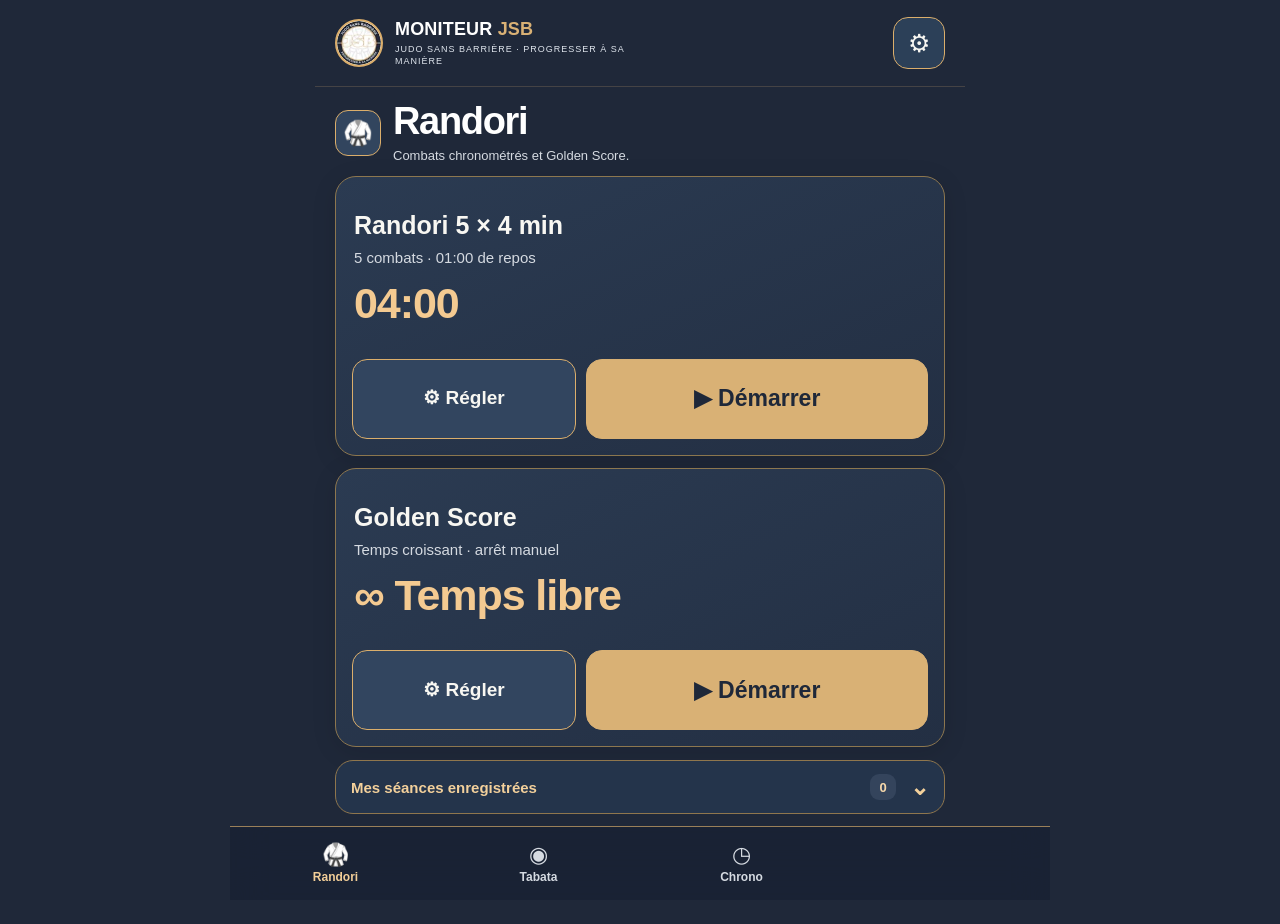
==== commit cd16a8af: "ux: label training phases and load JSB accessible refined theme" ====
--- a/index.html
+++ b/index.html
@@ -213,6 +213,7 @@
   }
 }
 </style>
+<link rel="stylesheet" href="./jsb_refinement.css?v=39" />
 </head>
 <body>
 <div class="app" id="app">
@@ -771,7 +772,7 @@
    title:w.name,
    description:w.cycles+' cycles × '+w.exercises+' exercices · '+
      durationPresets.formatDuration(w.work)+' effort / '+
-     durationPresets.formatDuration(w.rest)+' repos entre exercices · '+
+     durationPresets.formatDuration(w.rest)+' repos · '+
      durationPresets.formatDuration(w.cycleRest)+' entre cycles',
  };
  if(key==='chrono')return {
@@ -1296,8 +1297,15 @@
  let idx=session.seq.length-1;
  for(let i=0;i<session.seq.length;i++){if(t<session.seq[i].start+session.seq[i].ms){idx=i;break;}}
  const p=session.seq[idx];
+ // Indiquer textuellement chaque phase, en plus du changement de contraste.
+ // Les noms spécifiques (Randori, effort, repos inter-cycles) sont conservés.
+ const phaseText=p.kind==='rest'&&!p.label.startsWith('REPOS')
+   ?'REPOS · '+p.label
+   :p.kind==='effort'&&!['chrono','golden','random'].includes(session.workout.kind)
+     ?'ACTIVITÉ · '+p.label
+     :p.label;
  if(idx!==session.index){const previous=session.index;session.index=idx;
- $('phaseAnnouncement').textContent=p.label+
+ $('phaseAnnouncement').textContent=phaseText+
    (session.workout.kind==='tabata'&&p.cycle?
      ' · cycle '+p.cycle+' sur '+session.workout.cycles+
        (p.restType==='cycle'?' · repos entre cycles':
@@ -1320,7 +1328,7 @@
  const growing=['golden','chrono'].includes(session.workout.kind)&&p.kind==='effort';
  const remain=Math.max(0,p.ms-(t-p.start));
  $('timer').dataset.phase=p.kind;
- $('phaseLabel').textContent=p.label;
+ $('phaseLabel').textContent=phaseText;
  const display=growing?pretty((t-p.start)/1000):pretty(remain/1000);
  $('clockText').textContent=display;
  $('clockText').dataset.digits=String(display.length);
--- a/jsb_refinement.css
+++ b/jsb_refinement.css
@@ -0,0 +1,162 @@
+/* JSB v3.9 — finitions visuelles : identité de Judo Sans Barrière.
+   Activité = fond bleu marine / chiffres or. Repos = fond or / chiffres marine.
+   Chaque phase reste identifiée par son texte : la couleur n'est jamais le seul indice. */
+:root{
+  --jsb-navy:#1F2839;--jsb-gold:#D9B175;--jsb-ivory:#FFFFFF;
+  --bg:#1F2839;--surface:#253349;--surface2:#2D3A50;
+  --line:#91774F;--text:#FFFFFF;--muted:#D8DEE8;--cyan:#D9B175;
+}
+html,body{background:var(--jsb-navy);color:var(--jsb-ivory)}
+.app>header{background:#1F2839;border-bottom:1px solid #D9B17533}
+.app>header .brand-title{letter-spacing:.01em}
+.app>header .subbrand{color:#DFE5ED}
+.app>header .icon-btn{border-radius:14px;border-color:#8A744F}
+.nav{background:#192334f7;border-top-color:#9A8059}
+.nav button{min-height:48px}
+.nav button[aria-current=page]{color:#F2CE98}
+/* Luc Léger reste volontairement réservé à validation du protocole. */
+.nav [data-nav="luc-leger"]{display:none!important}
+.mode-screen .mode-page-intro h1{font-weight:800;letter-spacing:-.035em}
+.mode-screen .mode-page-intro .eyebrow{color:#EDC58A}
+.mode-page-body .mode-option,
+.mode-screen .mode-option{border-radius:21px;border-color:#8D774F;background:linear-gradient(155deg,#2B3B52,#232F43);box-shadow:0 5px 24px #050B151d}
+.mode-page-body .mode-option:focus-within{outline:2px solid #E7C18A;outline-offset:2px}
+.mode-option-actions button{border-radius:13px}
+.mode-option-play,.primary,.quick-action{background:#D9B175;color:#1F2839;border-color:#D9B175}
+.mode-option-play:active,.primary:active{filter:brightness(1.08)}
+.saved-workouts{border-radius:18px}
+#editorModal .sheet{background:#1F2B3E;border-color:#A88B5E}
+#editorModal .sheet>header{background:#1F2B3E}
+#editorModal .field input,
+#editorModal .field select{border-radius:14px;border-color:#866E4F;min-height:48px}
+#editorModal .editor-actions button{border-radius:15px;min-height:52px}
+/* Les champs avancés sont toujours présents, mais regroupés et repliés. */
+#editorModal .editor-more{border-radius:15px}
+#editorModal .editor-more>summary{min-height:48px}
+button,select,input,summary{touch-action:manipulation}
+button:focus-visible,select:focus-visible,input:focus-visible,summary:focus-visible{
+  outline:3px solid #FFE0AC;outline-offset:3px;
+}
+/* Affichage de séance : les barres restent marine et la zone centrale change de couleur. */
+#timer.timer{
+  --phase-ink:#D9B175;
+  --phase-secondary:#EDF0F4;
+  --phase-background:radial-gradient(ellipse at 50% 42%,#34425B 0%,#1F2839 72%);
+  --phase-pill:rgba(217,177,117,.12);
+  --phase-pill-stroke:#D9B175;
+  --phase-progress:#D9B175;
+  background:#1F2839!important;
+  color:#FFFFFF;
+  transition:none;
+}
+#timer.timer[data-phase="rest"]{
+  --phase-ink:#1F2839;
+  --phase-secondary:#26374D;
+  --phase-background:linear-gradient(145deg,#F1D09C,#D9B175 70%,#CEA36C);
+  --phase-pill:rgba(31,40,57,.10);
+  --phase-pill-stroke:#1F2839;
+  --phase-progress:#1F2839;
+}
+#timer.timer[data-phase="prep"]{
+  --phase-ink:#FFFFFF;
+  --phase-secondary:#DDE5EF;
+  --phase-background:radial-gradient(ellipse at 50% 42%,#34425B,#1F2839 70%);
+  --phase-pill:rgba(217,177,117,.13);
+}
+#timer.timer[data-phase="end"]{--phase-ink:#FFFFFF}
+#timer .timer-head{
+  color:#FFFFFF;
+  flex-shrink:0;
+  background:#1F2839;
+}
+#timer .timer-head small,
+#timer .timer-head #timerTitle{color:#DDE5ED!important}
+#timer .timer-main{
+  background:var(--phase-background)!important;
+  color:var(--phase-ink)!important;
+  width:100%;
+  border-radius:22px;
+  padding:clamp(8px,2.2vh,18px) 8px;
+  transition:background-color .28s ease,color .28s ease;
+}
+#timer .timer-main .clock{
+  color:var(--phase-ink)!important;
+  text-shadow:none;
+  font-feature-settings:"tnum";
+}
+#timer .timer-main .phase-chip{
+  background:var(--phase-pill)!important;
+  color:var(--phase-ink)!important;
+  border:1px solid var(--phase-pill-stroke)!important;
+  border-radius:50px;
+  letter-spacing:.1em;
+}
+#timer .timer-main .cycle,
+#timer .timer-main .amrap-counter{color:var(--phase-secondary)!important}
+#timer .timer-main .paused{
+  border:1px solid currentColor!important;
+  color:var(--phase-ink)!important;
+  background:var(--phase-pill)!important;
+}
+#timer .timer-controls{background:#1F2839;color:#FFFFFF}
+#timer .timer-controls .prog{background:#576478}
+#timer .timer-controls .prog>span{
+  background:#D9B175!important;
+  transition:width .1s linear,background-color .2s;
+}
+#timer[data-phase="rest"] .timer-controls .prog>span{background:#F1C991!important}
+#timer .timer-controls .next{color:#F2F4F7}
+#timer .timer-controls .timer-actions .primary{
+  background:#D9B175!important;color:#1F2839!important;border:1px solid #D9B175;
+  border-radius:15px;font-weight:800;
+}
+#timer .timer-controls .timer-actions .danger{
+  background:#344256!important;
+  color:#FFFFFF!important;
+  border:1px solid #8B93A1!important;
+  border-radius:15px;
+}
+#timer .timer-controls .adjust-time-trigger{
+  border-radius:14px;
+  background:#2D3A50;
+  border:1px solid #C7A676;
+  color:#FFFFFF;
+}
+#timer .timer-controls .caption{color:#CBD2DD}
+#timer .timer-main .clock[data-digits="6"],
+#timer .timer-main .clock[data-digits="7"],
+#timer .timer-main .clock[data-digits="8"]{letter-spacing:-.045em}
+@media (orientation:portrait){
+  #timer.timer{gap:10px}
+  #timer .timer-main{flex:1;min-height:0}
+  #timer .timer-controls{flex:none}
+  #timer .timer-main .clock{
+    font-size:clamp(64px,19vw,142px);
+    letter-spacing:-.06em;
+    line-height:1.05;
+    max-width:100%;
+    white-space:nowrap;
+  }
+  #timer .timer-actions button{min-height:56px}
+}
+@media screen and (orientation:landscape) and (min-width:500px){
+  #timer.timer.active{background:#1F2839!important}
+  #timer .timer-main{
+    border-radius:17px!important;
+    padding:3px 8px!important;
+    min-height:0;
+  }
+  #timer .timer-main .phase-chip{
+    font-weight:800;
+  }
+  #timer .timer-controls{
+    background:#1F2839;
+    padding-bottom:0!important;
+  }
+}
+@media(max-height:360px) and (orientation:landscape){
+  #timer .timer-main{padding:1px 8px!important}
+}
+@media(prefers-reduced-motion:reduce){
+  #timer .timer-main,#timer .timer-controls .prog>span{transition:none!important}
+}
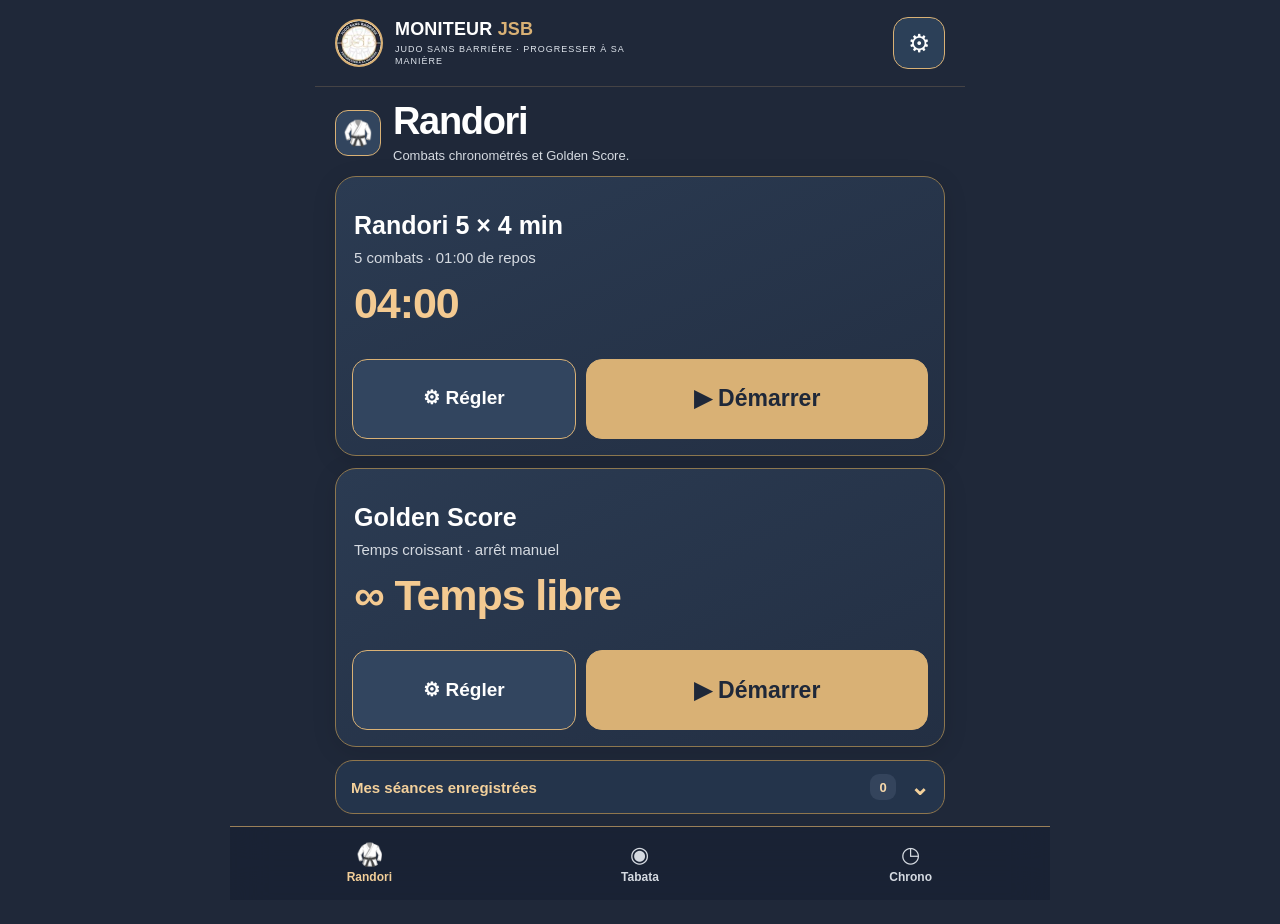
==== commit c241f45e: "brand: harmonize inline legacy theme and refresh main CSS to v39" ====
--- a/index.html
+++ b/index.html
@@ -3,7 +3,7 @@
 <head>
 <meta charset="UTF-8" />
 <meta name="viewport" content="width=device-width,initial-scale=1,viewport-fit=cover" />
-<meta name="theme-color" content="#1F293B" />
+<meta name="theme-color" content="#1F2839" />
 <meta name="description" content="Moniteur JSB : minuteurs Randori, Golden Score, Tabata et chronomètre. Signaux sportifs, fonctionnement hors ligne et interface adaptée au dojo." />
 <link rel="manifest" href="./manifest.webmanifest" />
 <link rel="icon" href="./icon.svg" type="image/svg+xml" />
@@ -26,7 +26,7 @@
 
 <style id="jsb-premium-theme">
 :root{
- --bg:#1f293b;--surface:#243349;--surface2:#2c3b51;
+ --bg:#1F2839;--surface:#243349;--surface2:#2c3b51;
  --line:#9e804e;--text:#faf9f5;--muted:#d6d5d0;
  --cyan:#e1b36f;--green:#79d9bb;--orange:#f4cb91;--red:#ff9696;
  color-scheme:dark
@@ -45,18 +45,18 @@
 .card .arrow{color:#dfbb7f}
 .nav{background:#172239f5;border-top:1px solid #b28b53}
 .nav button{color:#d1d2d6}.nav button[aria-current=page]{color:#efc581}
-.primary{background:#dbae6b;color:#172339;box-shadow:0 9px 24px #00000025}
+.primary{background:#D9B175;color:#172339;box-shadow:0 9px 24px #00000025}
 .primary:active{background:#f2ca8b}
 .secondary{background:#263752;border-color:#b18a56;color:#fff}
 .sheet{background:#1f2c40;border-color:#b18a56}
 .field input,.field select{background:#1b273b;color:#fff;border-color:#ab8b5d}
 .icon-btn{background:#28394f;border-color:#b18a56}
-.timer{background:#1f293b;color:#fff}
-.timer[data-phase=effort],.timer[data-phase=rest],.timer[data-phase=prep]{background:#1f293b}
+.timer{background:#1F2839;color:#fff}
+.timer[data-phase=effort],.timer[data-phase=rest],.timer[data-phase=prep]{background:#1F2839}
 .timer .clock{color:#fff}
 .timer .phase-chip{color:#f0c383;border-color:#c99d60}
-.prog{background:#36445b}.prog>span{background:#dbae6b}
-input[type="checkbox"],input[type="range"]{accent-color:#dbae6b}
+.prog{background:#36445b}.prog>span{background:#D9B175}
+input[type="checkbox"],input[type="range"]{accent-color:#D9B175}
 button:focus-visible,input:focus-visible,select:focus-visible{outline-color:#f3cd93}
 
 /* MONITEUR JSB — Affichage minuteur en paysage sur smartphone
@@ -73,7 +73,7 @@
 @media (prefers-reduced-motion:reduce){*,*:before,*:after{animation:none!important;transition:none!important}}
 </style>
 
-<link rel="stylesheet" href="./premium_v2.css?v=38" />
+<link rel="stylesheet" href="./premium_v2.css?v=39" />
 <style id="jsb-landscape-v33">
 /* JSB v3.3 — paysage iPhone : horloge pleine largeur, commandes sous le temps.
    Colonne forcée : corrige l'ancienne grille à deux colonnes restée en cache. */
--- a/premium_v2.css
+++ b/premium_v2.css
@@ -2,13 +2,13 @@
    Four primary training modes. Colors taken from the JSB blue, ivory and gold identity.
    Safe-area layout, visible focus rings, large targets and reduced motion are first class. */
 :root {
-  --bg:#1F293B;
+  --bg:#1F2839;
   --surface:#26364D;
   --surface2:#30415A;
   --line:#927548;
-  --text:#F8F7F2;
+  --text:#FFFFFF;
   --muted:#D5DAE1;
-  --cyan:#DBAE6B;
+  --cyan:#D9B175;
   --green:#83DBC0;
   --orange:#F2CA8B;
   --red:#FFB5B1;
@@ -26,8 +26,8 @@
   max-width:820px; margin:auto; padding:calc(env(safe-area-inset-top,0px) + 17px) 20px 17px;
   border-bottom:1px solid #A7844B55;
 }
-.mark { width:48px;height:48px;border:2px solid #DBAE6B;
-  background:#F8F7F2;border-radius:50%;box-shadow:none;overflow:hidden; }
+.mark { width:48px;height:48px;border:2px solid #D9B175;
+  background:#FFFFFF;border-radius:50%;box-shadow:none;overflow:hidden; }
 .brand-title { font-weight:850; letter-spacing:.025em; font-size:18px; }
 .subbrand { font-size:9px; letter-spacing:.11em; max-width:235px; line-height:1.35; }
 .icon-btn { color:var(--text);border-color:#A7844B;background:#26364D; }
@@ -48,7 +48,7 @@
 .quick-bar strong { font-size:18px; overflow:hidden;white-space:nowrap;text-overflow:ellipsis; }
 .quick-bar small { color:#D5DAE1; font-size:12px; }
 .quick-action { flex:none; min-width:122px; min-height:54px; border-radius:14px;
-  background:#DBAE6B; border:1px solid #DBAE6B; color:#152035;
+  background:#D9B175; border:1px solid #D9B175; color:#152035;
   font-size:15px; font-weight:850;padding:0 17px; }
 .home-section-head { margin-bottom:11px; }
 .home-section-head h2 { font-size:21px; }
@@ -61,7 +61,7 @@
   box-shadow:none;overflow:hidden;
 }
 .mode-open { display:flex;gap:13px;flex:1;min-width:0;
-  background:transparent;color:#F8F7F2;border:0;min-height:58px;
+  background:transparent;color:#FFFFFF;border:0;min-height:58px;
   padding:0;text-align:left;align-items:center; }
 .mode-open .glyph { display:grid;place-items:center;flex:none;width:48px;height:48px;
   border-radius:17px;background:#344761;border:1px solid #A68750;
@@ -71,7 +71,7 @@
 .mode-info small { font-size:12px;color:#D5DAE1;line-height:1.45; }
 .mode-info .mode-duration { font-size:12px;color:#F0CC94;font-weight:720; }
 .mode-play { width:50px;height:50px;flex:none;border-radius:16px;
-  background:#DBAE6B;color:#152035;border:1px solid #DBAE6B;
+  background:#D9B175;color:#152035;border:1px solid #D9B175;
   display:grid;place-items:center;font-size:22px;font-weight:900; }
 .mode-tile[data-kind=golden] .glyph { border-color:#91A7C8; }
 .mode-tile[data-kind=random] .glyph { border-color:#8BD4C8; }
@@ -82,7 +82,7 @@
   font-weight:750;display:flex;gap:12px;align-items:center;justify-content:space-between;
   list-style:none; }
 .library-panel>summary::-webkit-details-marker{display:none}
-.library-panel>summary:after{content:"⌄";font-size:22px;color:#DBAE6B;transform:rotate(0deg)}
+.library-panel>summary:after{content:"⌄";font-size:22px;color:#D9B175;transform:rotate(0deg)}
 .library-panel[open]>summary:after{transform:rotate(180deg)}
 .library-panel>summary .custom-count { margin-left:auto;font-size:12px;
   color:#F0D39F;font-weight:650; }
@@ -103,8 +103,8 @@
 .nav button[aria-current=page]{color:#F6CE92;}
 .nav .ni { font-size:22px; }
 .nav .nl { font-size:12px; }
-.primary { background:#DBAE6B;color:#152035;border:1px solid #DBAE6B;box-shadow:none; }
-.secondary { background:#26364D;border:1px solid #A7844B;color:#F8F7F2; }
+.primary { background:#D9B175;color:#152035;border:1px solid #D9B175;box-shadow:none; }
+.secondary { background:#26364D;border:1px solid #A7844B;color:#FFFFFF; }
 .top-intro { padding-top:26px; }
 .top-intro h1 { font-size:29px; }
 .panel {background:#26364D;border-color:#816C4B;}
@@ -113,7 +113,7 @@
 .hist-row .status {color:#8DE6C7;}
 .hist-row .status.interrupted {color:#F2CA8B;}
 .history-replay { min-width:48px;min-height:48px;border-radius:12px;
-  border:1px solid #A7844B;background:#30415A;color:#F8F7F2; }
+  border:1px solid #A7844B;background:#30415A;color:#FFFFFF; }
 .setting { min-height:72px; }
 .setting small { color:#D5DAE1; }
 .footnote { color:#D5DAE1; }
@@ -134,31 +134,31 @@
   background:linear-gradient(0deg,#1F2D42 84%,#1F2D4200); }
 .editor-actions button { min-height:56px; }
 .field label,.duration-title { color:#E8E8E7; }
-.field input,.field select { background:#152439;color:#F8F7F2;border-color:#947952; }
+.field input,.field select { background:#152439;color:#FFFFFF;border-color:#947952; }
 .duration-pickers select { font-size:19px;font-weight:750; }
 .field.wide { grid-column:span 2; }
 .timer { background:#152035!important;padding:
   calc(env(safe-area-inset-top,0px) + 20px) 20px
   calc(env(safe-area-inset-bottom,0px) + 20px); }
 .timer .timer-head { flex:none; }
-.timer-head strong { color:#DBAE6B;font-size:11px;letter-spacing:.09em; }
+.timer-head strong { color:#D9B175;font-size:11px;letter-spacing:.09em; }
 .timer-head small { color:#D5DAE1; }
-#timerTitle { color:#F8F7F2!important; font-weight:720; }
+#timerTitle { color:#FFFFFF!important; font-weight:720; }
 .timer-main { overflow:hidden; }
 .timer .phase-chip { background:#293C54!important;color:#F5D49B!important;
-  border:1px solid #DBAE6B!important;font-size:14px; }
-.timer .clock { color:#F8F7F2; letter-spacing:-.065em; line-height:1.04;
+  border:1px solid #D9B175!important;font-size:14px; }
+.timer .clock { color:#FFFFFF; letter-spacing:-.065em; line-height:1.04;
   font-size:clamp(76px,25vw,160px); font-weight:850;margin:14px 0 5px; }
 .timer .cycle { color:#E5D5BD;font-weight:700;font-size:18px; }
-.timer .paused {margin-top:10px; background:#30415A;border-color:#DBAE6B;
-  color:#F8F7F2;font-weight:700; }
+.timer .paused {margin-top:10px; background:#30415A;border-color:#D9B175;
+  color:#FFFFFF;font-weight:700; }
 .timer-controls .prog{background:#45536A;height:10px;}
-.timer .prog>span {background:#DBAE6B!important;}
+.timer .prog>span {background:#D9B175!important;}
 .timer .next {color:#D5DAE1;}
 .timer-actions { margin-top:3px; }
 .timer-actions button { min-height:60px;font-size:17px;font-weight:850; }
-.timer-actions .primary { background:#DBAE6B;color:#152035; }
-.timer-actions .danger { background:#29384E;color:#F8F7F2;
+.timer-actions .primary { background:#D9B175;color:#152035; }
+.timer-actions .danger { background:#29384E;color:#FFFFFF;
   border:1px solid #A7844B; }
 .timer .caption { color:#C8D2DD; }
 .timer .amrap-counter button { border-color:#A7844B; }
@@ -177,13 +177,13 @@
 .dialog-actions,.summary-actions {display:grid;gap:10px;margin-top:22px;}
 .dialog-actions button,.summary-actions button{min-height:56px;}
 .summary-check{margin:0 auto 15px;display:grid;place-items:center;
-  width:58px;height:58px;border:2px solid #DBAE6B;border-radius:50%;
+  width:58px;height:58px;border:2px solid #D9B175;border-radius:50%;
   color:#F5D49B;font-size:28px; }
 .summary-card { text-align:center; }
 .summary-stats {display:grid;grid-template-columns:1fr 1fr;gap:10px;margin-top:20px;}
 .summary-stat{border:1px solid #766341;border-radius:15px;background:#1B2B42;padding:16px 10px;}
 .summary-stat strong{display:block;font-size:25px;line-height:1.1;
-  font-variant-numeric:tabular-nums;color:#F8F7F2;}
+  font-variant-numeric:tabular-nums;color:#FFFFFF;}
 .summary-stat span{display:block;color:#D5DAE1;font-size:12px;margin-top:7px;}
 @media (min-width:620px) and (orientation:portrait) {
   .mode-grid {grid-template-columns:repeat(2,minmax(0,1fr));}
@@ -232,9 +232,9 @@
  font-size:11px;font-weight:800;margin:0 0 9px;}
 .preset-chips{display:flex;flex-wrap:wrap;gap:8px;}
 .preset-chip{min-height:48px;min-width:88px;border:1px solid #9D8052;
- color:#F8F7F2;background:#2C3F57;border-radius:12px;
+ color:#FFFFFF;background:#2C3F57;border-radius:12px;
  padding:9px 13px;font-weight:730;font-size:13px;flex:1;}
-.preset-chip[aria-pressed=true]{border-color:#DBAE6B;background:#DBAE6B;
+.preset-chip[aria-pressed=true]{border-color:#D9B175;background:#D9B175;
  color:#152035;}
 .history-actions{display:flex;gap:12px;align-items:center;flex:none;}
 .history-actions .status{font-size:11px;}
@@ -251,7 +251,7 @@
   box-shadow:0 4px 16px #06132524;
 }
 .mode-accordion[hidden]{display:none!important;}
-.mode-accordion[open]{border-color:#DBAE6B;background:#26384F;}
+.mode-accordion[open]{border-color:#D9B175;background:#26384F;}
 .mode-accordion-head{
   cursor:pointer;display:flex;align-items:center;gap:14px;
   list-style:none;min-height:84px;padding:14px 16px;
@@ -271,7 +271,7 @@
 .mode-group-title{
   display:flex;flex:1;flex-direction:column;gap:5px;min-width:0;
 }
-.mode-group-title strong{font-size:19px;font-weight:830;color:#F8F7F2;}
+.mode-group-title strong{font-size:19px;font-weight:830;color:#FFFFFF;}
 .mode-group-title small{font-size:13px;line-height:1.35;color:#D5DAE1;}
 .mode-chevron{
   display:grid;place-items:center;flex:none;width:32px;height:48px;
@@ -290,7 +290,7 @@
 .mode-option-configure{
   display:flex;align-items:center;gap:6px;flex:1;min-width:0;
   border:0;background:transparent;text-align:left;
-  padding:7px 5px 7px 8px;color:#F8F7F2;
+  padding:7px 5px 7px 8px;color:#FFFFFF;
   min-height:59px;
 }
 .mode-option-info{
@@ -312,8 +312,8 @@
 .mode-option-play{
   display:grid;place-items:center;flex:none;
   width:54px;min-height:54px;border-radius:12px;
-  color:#17243A;background:#DBAE6B;
-  border:1px solid #DBAE6B;font-size:21px;font-weight:900;
+  color:#17243A;background:#D9B175;
+  border:1px solid #D9B175;font-size:21px;font-weight:900;
 }
 .mode-option-play:active{background:#F2CA8B;}
 .mode-option button:focus-visible{outline:3px solid #F2CA8B;outline-offset:0;}
@@ -346,7 +346,7 @@
 .mode-accordion:not([open]) > .mode-accordion-body{display:none!important;}
 .field[hidden]{display:none!important;}
 .music-ducking-info{
-  padding:12px 14px;background:#22354A;border-left:3px solid #DBAE6B;
+  padding:12px 14px;background:#22354A;border-left:3px solid #D9B175;
   border-radius:9px;color:#E1E5EA;font-size:13px;line-height:1.5;
   margin:12px 0;
 }
@@ -365,14 +365,14 @@
 .settings-section-heading{display:flex;align-items:flex-start;gap:12px;margin-bottom:16px;}
 .settings-section-heading>div{min-width:0;flex:1;}
 .settings-section-heading h2{
-  margin:0 0 5px;color:#F8F7F2;font-size:19px;line-height:1.22;
+  margin:0 0 5px;color:#FFFFFF;font-size:19px;line-height:1.22;
   letter-spacing:-.35px;
 }
 .settings-section-heading p{margin:0;font-size:13px;line-height:1.48;color:#D5DAE1;}
 .settings-section-heading p strong{color:#F4CE96;}
 .settings-step{
   display:grid;place-items:center;flex:none;width:34px;height:34px;
-  background:#DBAE6B;color:#182338;border-radius:11px;
+  background:#D9B175;color:#182338;border-radius:11px;
   font-size:16px;font-weight:900;
 }
 .settings-switch{
@@ -381,7 +381,7 @@
 }
 .settings-switch+.settings-switch{border-top:1px solid #8D76526B;}
 .settings-switch>span{min-width:0;flex:1;display:flex;flex-direction:column;gap:6px;}
-.settings-switch strong{font-size:16px;color:#F8F7F2;line-height:1.3;}
+.settings-switch strong{font-size:16px;color:#FFFFFF;line-height:1.3;}
 .settings-switch small{color:#D5DAE1;font-size:12px;line-height:1.4;}
 .settings-switch input[type=checkbox]{
  appearance:none;-webkit-appearance:none;position:relative;flex:none;
@@ -393,15 +393,15 @@
  border-radius:50%;background:#fff;transition:transform .16s ease;
 }
 .settings-switch input[type=checkbox]:checked{
- background:#DBAE6B;border-color:#DBAE6B;
-}
-.settings-switch input[type=checkbox]:checked::after{transform:translateX(24px);background:#1F293B;}
+ background:#D9B175;border-color:#D9B175;
+}
+.settings-switch input[type=checkbox]:checked::after{transform:translateX(24px);background:#1F2839;}
 .settings-switch input[type=checkbox]:focus-visible{outline:3px solid #fff;outline-offset:4px;}
 .settings-volume{margin-top:4px;padding:14px 0 0;border-top:1px solid #8D76526B;border-bottom:0;}
 .settings-volume .volume-heading{font-size:15px;}
 .settings-volume #volumeValue{font-size:19px;color:#F2C989;font-weight:800;}
 .settings-volume .volume-help{font-size:12px;line-height:1.5;margin:10px 0;}
-.settings-volume input[type=range]{accent-color:#DBAE6B;min-height:50px;}
+.settings-volume input[type=range]{accent-color:#D9B175;min-height:50px;}
 .settings-test-main{
   display:flex;justify-content:center;align-items:center;
   width:100%;min-height:56px;font-size:16px;border-radius:14px;margin-top:10px;
@@ -426,11 +426,11 @@
 .signal-card{
  display:flex;flex-direction:column;gap:7px;align-items:flex-start;text-align:left;
  min-width:0;min-height:123px;padding:13px 12px;border-radius:16px;
- border:1px solid #78839A;background:#1E2B40;color:#F8F7F2;
+ border:1px solid #78839A;background:#1E2B40;color:#FFFFFF;
  cursor:pointer;transition:border-color .12s ease,background .12s ease;
 }
 .signal-card[aria-checked=true]{
- border:2px solid #DBAE6B;background:#34445A;padding:12px 11px;
+ border:2px solid #D9B175;background:#34445A;padding:12px 11px;
 }
 .signal-card>span:first-child{
  display:flex;align-items:center;justify-content:space-between;gap:5px;
@@ -447,7 +447,7 @@
  color:#EED3A8;font-size:14px;
 }
 .signal-card[aria-checked=true] .signal-check{
- background:#DBAE6B;color:#1F293B;font-weight:900;
+ background:#D9B175;color:#1F2839;font-weight:900;
 }
 .signal-card strong{font-size:14px;line-height:1.3;font-weight:770;}
 .signal-card small{font-size:11px;color:#D5DAE1;line-height:1.35;}
@@ -461,7 +461,7 @@
 .settings-detail>summary{
  cursor:pointer;min-height:59px;padding:14px;
  display:flex;align-items:center;justify-content:space-between;gap:9px;
- font-size:14px;font-weight:780;color:#F8F7F2;list-style:none;
+ font-size:14px;font-weight:780;color:#FFFFFF;list-style:none;
 }
 .settings-detail>summary::-webkit-details-marker{display:none;}
 .settings-detail>summary::after{
@@ -482,12 +482,12 @@
  padding:14px 12px;border-top:1px solid #78839A70;
 }
 .settings-cue-row>div{grid-column:1/-1;display:flex;flex-direction:column;gap:4px;}
-.settings-cue-row label{font-size:14px;font-weight:760;color:#F8F7F2;}
+.settings-cue-row label{font-size:14px;font-weight:760;color:#FFFFFF;}
 .settings-cue-row small{color:#D5DAE1;font-size:12px;}
 .settings-cue-row select{
  min-width:0;width:100%;height:48px;padding:0 9px;
  border:1px solid #B09361;border-radius:10px;
- font-size:14px;background:#1F293B;color:#F8F7F2;
+ font-size:14px;background:#1F2839;color:#FFFFFF;
 }
 .settings-sample{margin:0;min-width:0;min-height:48px;padding:0 8px;border-radius:10px;font-size:12px;}
 .settings-reset{
@@ -524,7 +524,7 @@
   gap:5px 12px;margin:7px 0 12px;
 }
 .signal-category-heading strong{
-  font-size:14px;font-weight:800;color:#F8F7F2;
+  font-size:14px;font-weight:800;color:#FFFFFF;
 }
 .signal-category-heading span{
   font-size:11px;font-weight:700;color:#F3D19F;
@@ -536,7 +536,7 @@
   min-height:131px;
 }
 .signal-card[aria-checked=true] .signal-action:before{
-  content:'✓ ';color:#F8F7F2;
+  content:'✓ ';color:#FFFFFF;
 }
 @media (max-width:380px){
  .signal-category-heading{align-items:flex-start;}
@@ -547,18 +547,18 @@
 /* JSB v2.7 — four independent training spaces, accessible global settings */
 .app > header {
   position:sticky; top:0; z-index:75;
-  background:#1F293BF5; backdrop-filter:blur(12px);
+  background:#1F2839F5; backdrop-filter:blur(12px);
   -webkit-backdrop-filter:blur(12px);
 }
 #settingsQuick {
   display:grid;place-items:center;flex:none;
   width:52px;height:52px;min-width:52px;min-height:52px;
-  background:#2C4058;color:#F8F7F2;
-  border:1.5px solid #DBAE6B;border-radius:15px;
+  background:#2C4058;color:#FFFFFF;
+  border:1.5px solid #D9B175;border-radius:15px;
   font-size:25px;
 }
 #settingsQuick[aria-pressed="true"] {
-  background:#DBAE6B;color:#152035;
+  background:#D9B175;color:#152035;
 }
 .nav {
   display:grid!important;
@@ -580,7 +580,7 @@
 .mode-page-glyph{
   display:grid;place-items:center;flex:none;
   width:68px;height:68px;border-radius:21px;
-  background:#32455E;border:1px solid #DBAE6B;
+  background:#32455E;border:1px solid #D9B175;
   font-size:32px;color:#F2D1A1;
 }
 .mode-page-body{display:grid;gap:12px;}
@@ -594,14 +594,14 @@
 .mode-page-body .mode-option-duration{font-size:12px;}
 .mode-page-body .mode-option-play{width:62px;min-height:62px;font-size:23px;}
 .mode-page-tip{
-  margin-top:20px;padding:15px;border-left:3px solid #DBAE6B;
+  margin-top:20px;padding:15px;border-left:3px solid #D9B175;
   background:#283B53;border-radius:10px;
   color:#D5DAE1;font-size:13px;line-height:1.55;
 }
 /* Pause time editor uses a short accessible form, never overlays clock */
 .adjust-time-trigger{
   width:100%;margin:0 0 8px;min-height:52px;
-  border:1px solid #DBAE6B;background:#2C3C54;
+  border:1px solid #D9B175;background:#2C3C54;
   border-radius:13px;color:#F5D8B0;font-weight:790;font-size:15px;
 }
 .adjust-time-trigger[hidden]{display:none!important;}
@@ -612,16 +612,16 @@
 .adjust-time-box h2{margin-bottom:8px;}
 .adjust-time-box #pauseTimeHelp{font-size:13px;margin:0 0 18px;}
 .adjust-time-current>label,.adjust-future-item>label{
-  display:block;font-size:13px;font-weight:760;color:#F8F7F2;margin-bottom:10px;
+  display:block;font-size:13px;font-weight:760;color:#FFFFFF;margin-bottom:10px;
 }
 .adjust-mmss{display:flex;align-items:center;gap:8px;}
-.adjust-colon{font-size:26px;color:#DBAE6B;font-weight:800;}
+.adjust-colon{font-size:26px;color:#D9B175;font-weight:800;}
 .adjust-number{flex:1;min-width:0;display:flex;flex-direction:column;gap:6px;}
 .adjust-number input{
   box-sizing:border-box;width:100%;height:58px;
   text-align:center;font:800 27px/1 system-ui,sans-serif;
   font-variant-numeric:tabular-nums;
-  color:#F8F7F2;background:#17283F;
+  color:#FFFFFF;background:#17283F;
   border:1px solid #B08D58;border-radius:12px;
 }
 .adjust-number input:focus-visible{outline:3px solid #F2CA8B;outline-offset:2px;}
@@ -629,7 +629,7 @@
 .adjust-quick{display:grid;grid-template-columns:repeat(4,minmax(0,1fr));gap:7px;margin-top:16px;}
 .adjust-quick button{
   min-width:0;min-height:48px;border:1px solid #9B7D57;
-  background:#30435A;color:#F8F7F2;border-radius:10px;
+  background:#30435A;color:#FFFFFF;border-radius:10px;
   font-size:13px;font-weight:730;
 }
 .adjust-future{margin-top:20px;padding-top:16px;border-top:1px solid #927548;}
@@ -667,12 +667,12 @@
   display:flex;flex-direction:column;gap:13px;
   margin:0 0 18px;padding:16px;
   background:linear-gradient(135deg,#334962,#26374E);
-  border:1.5px solid #DBAE6B;border-radius:18px;
+  border:1.5px solid #D9B175;border-radius:18px;
 }
 .recent-timer[hidden]{display:none!important;}
 .recent-info{display:flex;flex-direction:column;gap:5px;min-width:0;}
 .recent-eyebrow{color:#F3D19F;letter-spacing:.1em;font-size:10px;font-weight:850;}
-.recent-info strong{color:#F8F7F2;font-size:19px;overflow-wrap:anywhere;}
+.recent-info strong{color:#FFFFFF;font-size:19px;overflow-wrap:anywhere;}
 .recent-info small{color:#DEE2EA;font-size:12px;line-height:1.4;}
 .recent-actions{display:grid;grid-template-columns:1fr 1.35fr;gap:9px;}
 .recent-actions button{min-height:52px;border-radius:13px;font-weight:780;}
@@ -700,10 +700,10 @@
 /* Timers saved for later are visible directly in their training section. */
 .saved-workouts{margin-top:24px;padding:17px 0 0;border-top:1px solid #7F7157}
 .saved-workouts-heading{display:flex;flex-direction:column;gap:12px;margin-bottom:12px}
-.saved-workouts-heading h2{font-size:18px;line-height:1.25;color:#F8F7F2}
+.saved-workouts-heading h2{font-size:18px;line-height:1.25;color:#FFFFFF}
 .saved-workouts-actions{display:flex;flex-wrap:wrap;gap:8px}
 .saved-workouts-actions button{min-height:48px;padding:9px 14px;flex:1;min-width:120px;
- background:#2E4057;border:1px solid #DBAE6B;border-radius:12px;
+ background:#2E4057;border:1px solid #D9B175;border-radius:12px;
  font-size:13px;font-weight:790;color:#F4D2A4}
 .saved-workouts-actions button:focus-visible{outline:3px solid #F2CA8B;outline-offset:2px}
 .saved-workouts-list{display:grid;gap:10px}
@@ -807,11 +807,11 @@
  background:#26384F;border:1px solid #8D7856;
  padding:14px;border-radius:17px;gap:10px;
 }
-.simple-editor-sheet .duration-title{font-size:17px;font-weight:790;color:#F8F7F2}
+.simple-editor-sheet .duration-title{font-size:17px;font-weight:790;color:#FFFFFF}
 .large-stepper{display:grid;grid-template-columns:62px minmax(0,1fr) 62px;align-items:center;gap:10px}
 .large-stepper>button{
  display:grid;place-items:center;min-width:56px;min-height:60px;
- background:#344963;border:1px solid #B79462;color:#F8F7F2;
+ background:#344963;border:1px solid #B79462;color:#FFFFFF;
  font-size:32px;font-weight:750;border-radius:14px;padding:0
 }
 .large-stepper>button:active{background:#526B86}
@@ -1168,17 +1168,17 @@
 .randori-bips-field{border-color:#B58D55!important;background:#2B4059!important}
 .randori-bips-switch{display:flex;align-items:center;justify-content:space-between;gap:12px;min-height:58px;cursor:pointer}
 .randori-bips-switch>span{min-width:0;display:flex;flex-direction:column;gap:6px}
-.randori-bips-switch strong{font-size:17px;color:#F8F7F2}
+.randori-bips-switch strong{font-size:17px;color:#FFFFFF}
 .randori-bips-switch small{font-size:13px;line-height:1.4;color:#D5DAE1}
 .randori-bips-switch input{appearance:none;-webkit-appearance:none;position:relative;flex:none;cursor:pointer;width:58px;height:34px;margin:0;border-radius:99px;background:#53657B;border:2px solid #9CB0C8}
-.randori-bips-switch input:checked{background:#DBAE6B;border-color:#DBAE6B}
+.randori-bips-switch input:checked{background:#D9B175;border-color:#D9B175}
 .randori-bips-switch input::after{content:'';position:absolute;top:3px;left:3px;width:24px;height:24px;background:#fff;border-radius:50%;transition:transform .15s ease}
 .randori-bips-switch input:checked::after{transform:translateX(24px);background:#152035}
 .randori-bips-switch input:focus-visible{outline:3px solid #F5D7A4;outline-offset:4px}
 .randori-bip-frequency{display:grid;gap:9px;padding-top:12px}
 .randori-bip-frequency[hidden]{display:none!important}
-.randori-bip-frequency label{font-size:15px;font-weight:740;color:#F8F7F2}
-.randori-bip-frequency select{width:100%;height:60px;border-radius:13px;border:1px solid #B18F58;background:#162740;font-size:19px;font-weight:760;color:#F8F7F2;padding:0 14px}
+.randori-bip-frequency label{font-size:15px;font-weight:740;color:#FFFFFF}
+.randori-bip-frequency select{width:100%;height:60px;border-radius:13px;border:1px solid #B18F58;background:#162740;font-size:19px;font-weight:760;color:#FFFFFF;padding:0 14px}
 @media(prefers-reduced-motion:reduce){.randori-bips-switch input::after{transition:none}}
 
 /* JSB v3.4 — settings parity with Randori: large Chrono quick start options. */
@@ -1188,11 +1188,11 @@
 }
 .simple-editor-sheet .chrono-start-choices button{
  min-width:0;min-height:62px;padding:9px 6px;border:1.5px solid #B79462;
- border-radius:14px;background:#344963;color:#F8F7F2;
+ border-radius:14px;background:#344963;color:#FFFFFF;
  font-size:clamp(17px,4.4vw,21px);font-weight:800
 }
 .simple-editor-sheet .chrono-start-choices button[aria-pressed="true"]{
- background:#DBAE6B;color:#152035;border-color:#DBAE6B
+ background:#D9B175;color:#152035;border-color:#D9B175
 }
 .simple-editor-sheet #chronoStartHint{color:#D5DAE1;font-size:13px;line-height:1.45}
 @media(prefers-reduced-motion:reduce){
@@ -1212,7 +1212,7 @@
  display:flex;align-items:center;justify-content:center;
  width:100%;min-width:0;min-height:clamp(62px,9vh,80px);
  padding:8px 5px;border-radius:15px;
- border:1.5px solid #DBAE6B;background:#32455F;color:#F8F7F2;
+ border:1.5px solid #D9B175;background:#32455F;color:#FFFFFF;
  font-size:clamp(15px,3.8vw,19px);font-weight:850;line-height:1.2
 }
 .mode-page-body .mode-option-play{width:100%;margin:0;min-height:clamp(62px,9vh,80px)}
@@ -1263,7 +1263,7 @@
   height:100%;
   max-height:none;
   background:#030810c9;
-  color:#F8F7F2;
+  color:#FFFFFF;
   z-index:1000;
   overflow:hidden;
   align-items:flex-end;
--- a/jsb_refinement.css
+++ b/jsb_refinement.css
@@ -11,7 +11,7 @@
 .app>header .brand-title{letter-spacing:.01em}
 .app>header .subbrand{color:#DFE5ED}
 .app>header .icon-btn{border-radius:14px;border-color:#8A744F}
-.nav{background:#192334f7;border-top-color:#9A8059}
+.nav{display:grid!important;grid-template-columns:repeat(3,minmax(0,1fr))!important;background:#192334f7;border-top-color:#9A8059}
 .nav button{min-height:48px}
 .nav button[aria-current=page]{color:#F2CE98}
 /* Luc Léger reste volontairement réservé à validation du protocole. */
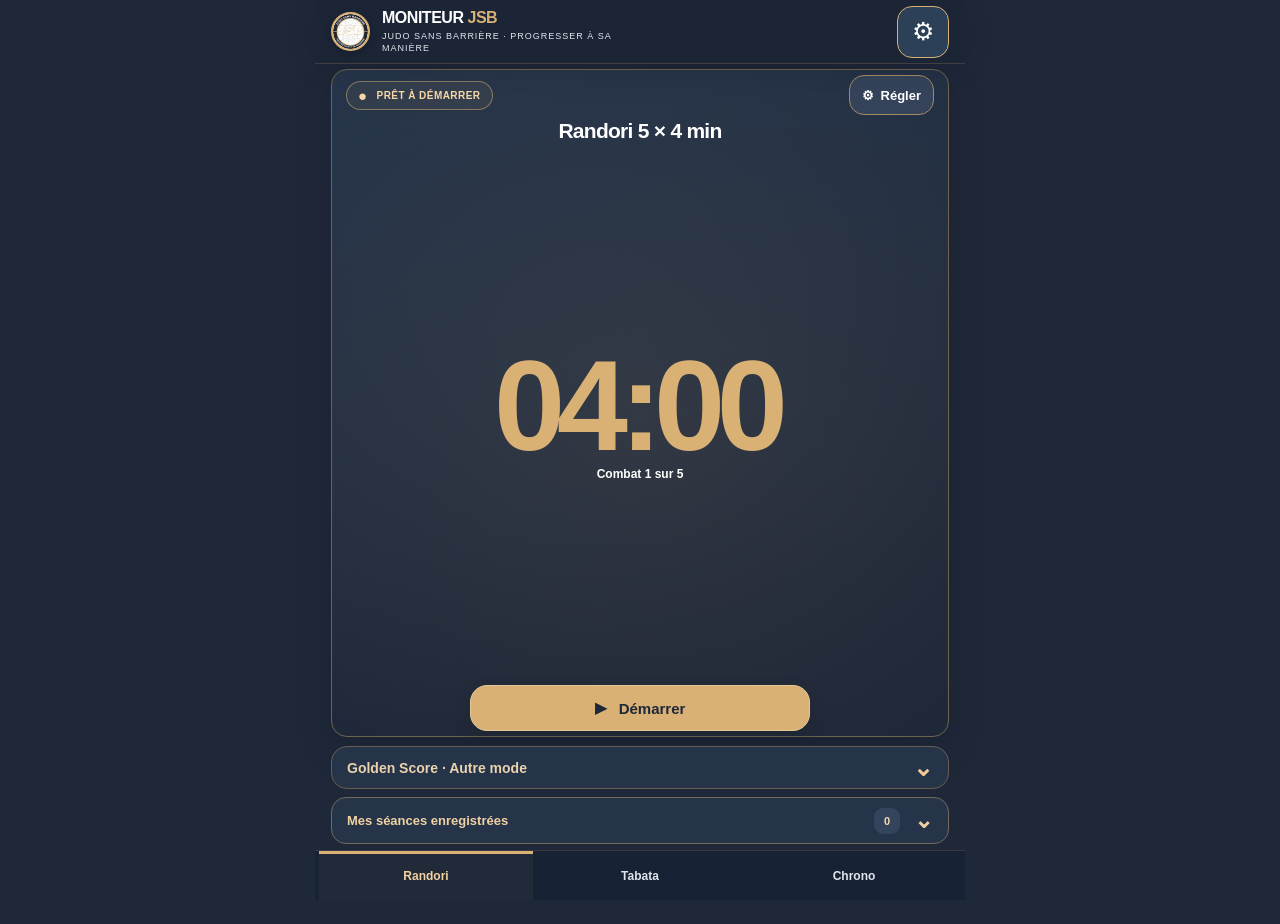
==== commit 51342437: "feat(ui): replace old timer cards with centered JSB hero, gear and one start action" ====
--- a/index.html
+++ b/index.html
@@ -213,7 +213,8 @@
   }
 }
 </style>
-<link rel="stylesheet" href="./jsb_refinement.css?v=39" />
+<link rel="stylesheet" href="./jsb_refinement.css?v=40" />
+<link rel="stylesheet" href="./jsb_interface_v4.css?v=40" />
 </head>
 <body>
 <div class="app" id="app">
@@ -785,38 +786,78 @@
    description:'Réactivité · '+({low:'bips espacés',medium:'bips normaux',high:'bips fréquents'}[w.frequency]||'bips normaux'),
  };
 }
+/* JSB v4 — écran simplifié, réellement différent des anciennes cartes.
+ * Le moteur de séance et les réglages existants sont réutilisés sans copie.
+ */
 function buildModeOption(key) {
  const base=standard.find(w=>w.id===key);
  if(!base)return null;
- const w=primaryWorkout(base),info=modeOptionMeta(key,w);
- const row=document.createElement('div');row.className='mode-option';row.dataset.kind=key;
- const configure=document.createElement('button');
- configure.type='button';configure.className='mode-option-configure';
- configure.setAttribute('aria-label','Configurer '+info.title);
- configure.setAttribute('aria-haspopup','dialog');
- configure.setAttribute('aria-controls','editorModal');
- const labels=document.createElement('span');labels.className='mode-option-info';
- const heading=document.createElement('strong');heading.textContent=info.title;
- const description=document.createElement('small');description.textContent=info.description;
- const duration=document.createElement('span');duration.className='mode-option-duration';
- duration.textContent=['golden','chrono'].includes(key)?'∞ Temps libre':pretty(w.work);
- duration.setAttribute('aria-label',['golden','chrono'].includes(key)?'Chronomètre sans limite':'Durée de travail '+pretty(w.work));
- labels.append(heading,description,duration);
- configure.classList.add('mode-option-content');
- configure.append(labels);
- configure.addEventListener('click',()=>openEditor(primaryWorkout(base)));
- const controls=document.createElement('div');controls.className='mode-option-actions';
- const edit=document.createElement('button');edit.type='button';
- edit.className='mode-option-settings secondary';edit.textContent='⚙ Régler';
+ const w=primaryWorkout(base);
+ const info=modeOptionMeta(key,w);
+ const primary=['randori','tabata','chrono'].includes(key);
+ const make=(tag,cls,text)=>{
+   const el=document.createElement(tag);
+   if(cls)el.className=cls;
+   if(text!==undefined)el.textContent=text;
+   return el;
+ };
+ const open=()=>openEditor(primaryWorkout(base));
+ const launch=()=>startWorkout(primaryWorkout(base));
+ if(!primary){
+   const row=make('div','jsb-secondary-option');
+   row.dataset.kind=key;
+   const details=make('div','jsb-secondary-details');
+   details.append(make('strong','',info.title),make('small','',info.description));
+   const actions=make('div','jsb-secondary-actions');
+   const edit=make('button','jsb-secondary-edit','⚙ Régler');
+   edit.type='button';
+   edit.setAttribute('aria-label','Régler '+info.title);
+   edit.setAttribute('aria-haspopup','dialog');
+   edit.setAttribute('aria-controls','editorModal');
+   edit.addEventListener('click',open);
+   const play=make('button','jsb-secondary-play','▶ Démarrer');
+   play.type='button';
+   play.setAttribute('aria-label','Démarrer '+info.title);
+   play.addEventListener('click',launch);
+   actions.append(edit,play);
+   row.append(details,actions);
+   return row;
+ }
+ const hero=make('section','jsb-home-hero');
+ hero.dataset.kind=key;
+ hero.setAttribute('aria-label','Minuteur '+(key==='chrono'?'Chronomètre':key==='tabata'?'Tabata':'Randori'));
+ const top=make('div','jsb-home-top');
+ const status=make('div','jsb-home-status');
+ status.append(make('span','jsb-home-status-dot','●'),make('span','','PRÊT À DÉMARRER'));
+ const edit=make('button','jsb-home-config');
+ edit.type='button';
+ edit.append(make('span','','⚙'),make('span','','Régler'));
  edit.setAttribute('aria-label','Ouvrir les réglages de '+info.title);
- edit.setAttribute('aria-haspopup','dialog');edit.setAttribute('aria-controls','editorModal');
- edit.addEventListener('click',()=>openEditor(primaryWorkout(base)));
- const play=document.createElement('button');
- play.type='button';play.className='mode-option-play';
- play.textContent='▶ Démarrer';play.setAttribute('aria-label','Démarrer '+info.title);
- play.addEventListener('click',()=>startWorkout(primaryWorkout(base)));
- controls.append(edit,play);row.append(configure,controls);
- return row;
+ edit.setAttribute('aria-haspopup','dialog');
+ edit.setAttribute('aria-controls','editorModal');
+ edit.addEventListener('click',open);
+ top.append(status,edit);
+ const heading=make('div','jsb-home-heading');
+ heading.append(make('strong','',info.title),make('small','',info.description));
+ const face=make('div','jsb-home-face');
+ const infinite=key==='chrono';
+ const clock=make('div','jsb-home-time',infinite?'00:00':pretty(w.work));
+ clock.setAttribute('role','img');
+ clock.setAttribute('aria-label',infinite?'Chronomètre libre, départ à zéro':'Durée de travail '+pretty(w.work));
+ const caption=make('div','jsb-home-subphase',
+   key==='randori'?'Combat 1 sur '+w.cycles:
+   key==='tabata'?'Exercice 1 sur '+w.exercises+' · Cycle 1 sur '+w.cycles:
+   'Temps écoulé');
+ const track=make('span','jsb-home-track');
+ track.setAttribute('aria-hidden','true');
+ face.append(clock,caption,track);
+ const play=make('button','jsb-home-start');
+ play.type='button';
+ play.append(make('span','','▶'),make('span','','Démarrer'));
+ play.setAttribute('aria-label','Démarrer '+info.title);
+ play.addEventListener('click',launch);
+ hero.append(top,heading,face,play);
+ return hero;
 }
 function savedWorkoutCard(w){
  const row=document.createElement('div');row.className='mode-option saved-mode-option';
@@ -891,9 +932,21 @@
  ]) {
    const group=$(containerId);
    group.replaceChildren();
-   for(const key of keys){
-     const row=buildModeOption(key);
-     if(row)group.append(row);
+   // L'écran principal n'affiche qu'un grand minuteur.
+   // Golden Score et bips aléatoires sont préservés sous "Autres modes".
+   const main=buildModeOption(keys[0]);
+   if(main)group.append(main);
+   if(keys.length>1){
+     const extras=document.createElement('details');
+     extras.className='jsb-home-extra';
+     const summary=document.createElement('summary');
+     summary.textContent=keys[0]==='randori'?'Golden Score · Autre mode':'Bips aléatoires · Autre mode';
+     extras.append(summary);
+     for(const key of keys.slice(1)){
+       const row=buildModeOption(key);
+       if(row)extras.append(row);
+     }
+     group.append(extras);
    }
  }
  // Backward compatibility: custom HIIT/boxe presets remain in the library.
--- a/jsb_interface_v4.css
+++ b/jsb_interface_v4.css
@@ -0,0 +1,296 @@
+/* JSB v4.0 — Refonte réelle de l'écran d'accueil des minuteurs.
+ * Interface : choisir (barre 3 onglets), régler (cog), démarrer (CTA).
+ * Conserve le moteur des séances, les presets, l'audio et les accès a11y.
+ */
+:root{
+ --jsb-v4-navy:#1F2839;
+ --jsb-v4-gold:#D9B175;
+ --jsb-v4-ink:#FFFFFF;
+ --jsb-v4-muted:#DCE4EF;
+}
+html,body{background:var(--jsb-v4-navy)}
+.app>header{
+ background:#1B2536!important;
+ box-shadow:0 5px 25px #050A1522;
+ border-bottom:1px solid #D9B17530;
+}
+.app>header .mark{
+ border-color:var(--jsb-v4-gold);
+ box-shadow:0 2px 9px #0003;
+}
+.app>header .brand-title{font-weight:840;letter-spacing:-.03em}
+.app>header .subbrand{letter-spacing:.11em}
+.app>header .icon-btn{border-radius:15px;background:#2C3A50}
+.app>main{min-height:calc(100dvh - var(--nav) - var(--safe))}
+.view.mode-screen.active{
+ display:flex!important;
+ flex-direction:column!important;
+ width:100%;
+ min-height:calc(100dvh - var(--jsb-header-height) - var(--nav) - var(--safe));
+ padding:10px 16px 14px!important;
+ margin:0;
+}
+.mode-screen .mode-page-intro,
+.mode-screen .recent-timer,
+.mode-screen .mode-page-tip{display:none!important}
+.mode-screen .mode-page-body{
+ display:flex!important;
+ flex-direction:column!important;
+ flex:1 1 auto!important;
+ width:100%;
+ min-height:0!important;
+ height:auto!important;
+ gap:9px!important;
+ margin:0!important;
+ padding:0!important;
+ grid-template-columns:none!important;
+ grid-template-rows:none!important;
+}
+.mode-screen .jsb-home-hero{
+ width:100%;
+ min-height:clamp(390px,calc(100dvh - var(--jsb-header-height) - var(--nav) - var(--safe) - 120px),680px);
+ flex:1 1 auto;
+ display:flex;
+ flex-direction:column;
+ align-items:center;
+ justify-content:space-between;
+ text-align:center;
+ gap:15px;
+ padding:20px 15px 22px;
+ border:1px solid #6D644F;
+ border-radius:24px;
+ background:radial-gradient(ellipse 85% 65% at 50% 52%,#D9B17518 0%,transparent 92%),linear-gradient(160deg,#26354B,#1F2839 78%);
+ box-shadow:0 12px 35px #060C1A26;
+ color:#FFFFFF;
+}
+.jsb-home-top{
+ display:flex;align-items:center;justify-content:space-between;
+ gap:12px;width:100%;flex-shrink:0;
+}
+.jsb-home-status{
+ display:inline-flex;align-items:center;gap:9px;
+ background:#D9B17512;
+ border:1px solid #D9B17583;
+ color:#F5D7A8;
+ padding:8px 12px;
+ min-height:40px;
+ border-radius:100px;
+ font-size:11px;font-weight:830;letter-spacing:.045em;
+ white-space:nowrap;
+}
+.jsb-home-status-dot{font-size:15px}
+.jsb-home-config{
+ display:inline-flex;align-items:center;justify-content:center;gap:7px;
+ min-width:48px;min-height:48px;
+ border:1px solid #A38A64;
+ border-radius:15px;
+ color:#FFFFFF;
+ background:#34435A;
+ font-size:13px;
+ font-weight:750;
+ padding:0 12px;
+}
+.jsb-home-config:active{background:#4B5C75}
+.jsb-home-heading{display:flex;flex-direction:column;gap:7px;max-width:100%;align-items:center}
+.jsb-home-heading strong{
+ color:#FFFFFF;
+ font-size:clamp(18px,4vw,25px);
+ font-weight:820;line-height:1.2;letter-spacing:-.035em;
+ overflow-wrap:anywhere;
+}
+.jsb-home-heading small{
+ color:#DCE4EF;
+ font-size:clamp(12px,2.6vw,14px);
+ line-height:1.45;
+ font-weight:530;
+ max-width:520px;
+}
+.jsb-home-face{
+ width:100%;flex:1 1 auto;min-height:0;
+ display:flex;flex-direction:column;align-items:center;justify-content:center;
+ gap:11px;padding:5px 0;
+}
+.jsb-home-time{
+ color:var(--jsb-v4-gold);
+ font-size:clamp(81px,min(21vw,15dvh),158px);
+ font-weight:780;
+ line-height:1.02;
+ letter-spacing:-.065em;
+ font-variant-numeric:tabular-nums;
+ font-feature-settings:"tnum";
+ padding-right:.05em;
+ white-space:nowrap;
+}
+.jsb-home-subphase{color:#FFFFFF;font-size:14px;font-weight:680}
+.jsb-home-track{
+ display:block;
+ width:min(59%,310px);
+ height:5px;border-radius:20px;background:#58647788;
+ margin-top:10px;
+ position:relative;overflow:hidden;
+}
+.jsb-home-track:before{
+ content:"";display:block;width:0;height:100%;
+ background:var(--jsb-v4-gold);border-radius:20px;
+}
+.jsb-home-start{
+ width:min(100%,340px);
+ min-height:60px;
+ flex:none;
+ border:1px solid #E5C793;
+ border-radius:17px;
+ background:var(--jsb-v4-gold);
+ color:#1F2839;
+ font-size:18px;
+ font-weight:850;
+ display:flex;
+ align-items:center;
+ justify-content:center;
+ gap:12px;
+ box-shadow:0 7px 18px #0002;
+}
+.jsb-home-start:active{background:#F1D09B}
+.jsb-home-extra{
+ width:100%;
+ flex:none;
+ border:1px solid #655D50;
+ border-radius:16px;
+ background:#253449;
+ overflow:hidden;
+ margin:0;
+}
+.jsb-home-extra>summary{
+ display:flex;
+ min-height:49px;
+ align-items:center;
+ justify-content:space-between;
+ gap:10px;
+ padding:8px 15px;
+ cursor:pointer;
+ color:#E9D2AD;
+ font-size:14px;font-weight:750;
+ list-style:none;
+}
+.jsb-home-extra>summary::-webkit-details-marker{display:none}
+.jsb-home-extra>summary:after{content:"⌄";font-size:24px;line-height:1;color:#F1CD96}
+.jsb-home-extra[open]>summary:after{content:"⌃"}
+.jsb-home-extra .jsb-secondary-option{
+ display:flex;flex-wrap:wrap;
+ align-items:center;justify-content:space-between;
+ gap:12px;
+ padding:13px 14px 16px;
+ border-top:1px solid #6B6B68;
+}
+.jsb-secondary-details{display:flex;flex-direction:column;gap:5px;flex:1;min-width:130px}
+.jsb-secondary-details strong{font-size:16px;font-weight:790}
+.jsb-secondary-details small{font-size:12px;color:#D3DCE8;line-height:1.4}
+.jsb-secondary-actions{display:flex;gap:7px;align-items:center}
+.jsb-secondary-actions button{
+ min-height:48px;
+ padding:0 13px;
+ border-radius:12px;
+ font-size:13px;
+ font-weight:750;
+}
+.jsb-secondary-edit{color:#FFFFFF;background:#34465F;border:1px solid #A58F6E}
+.jsb-secondary-play{color:#1F2839;background:var(--jsb-v4-gold);border:1px solid var(--jsb-v4-gold)}
+.mode-screen .saved-workouts{
+ background:#253449;
+ border:1px solid #716A5D;
+ border-radius:15px;
+ margin:8px 0 0!important;
+ padding:0!important;
+ flex:none;
+}
+.mode-screen .saved-workouts>summary{
+ padding:9px 15px!important;
+ min-height:48px;
+ color:#F0D1A2;
+ font-size:13px;
+}
+.mode-screen .saved-workouts-count{font-size:11px}
+.nav{
+ max-width:650px;
+ display:grid!important;
+ grid-template-columns:repeat(3,minmax(0,1fr))!important;
+ background:#182336f8;
+ border-top:1px solid #A88C613b;
+}
+.nav button{
+ min-width:0!important;
+ min-height:48px!important;
+ color:#DFE5ED;
+ transition:color .15s ease;
+}
+.nav button[aria-current=page]{
+ color:#F2D39F;
+ background:#D9B1750d;
+ box-shadow:inset 0 3px 0 #D9B175;
+}
+.nav [data-nav="luc-leger"]{display:none!important}
+.nav .ni{font-size:20px}
+.nav .nl{font-size:12px}
+/* Le minuteur en cours reste prioritaire, indépendant de la vue d'accueil. */
+#timer .timer-main{border-radius:20px}
+#timer .timer-main .clock{font-weight:780}
+/* Plus d'espace central et commandes à portée de pouce en portrait. */
+@media(orientation:portrait){
+ .mode-screen .jsb-home-hero{padding-block:17px 21px}
+ .mode-screen .jsb-home-face{gap:7px}
+ .mode-screen .jsb-home-time{font-size:clamp(77px,20vw,145px)}
+}
+@media(orientation:landscape) and (min-width:500px){
+ :root{--jsb-header-height:64px;--nav:50px}
+ .app>header{
+   height:64px!important;min-height:64px!important;
+   padding:4px max(16px,env(safe-area-inset-right,0px)) 4px max(16px,env(safe-area-inset-left,0px))!important;
+ }
+ .app>header .mark{width:39px;height:39px}
+ .app>header .brand-title{font-size:16px}
+ .app>header .subbrand{font-size:9px}
+ .app>header .icon-btn{min-height:44px;min-width:44px}
+ .app>main{padding-top:64px!important}
+ .nav .ni{display:none}
+ .nav .nl{font-size:13px}
+ .view.mode-screen.active{
+   padding:5px 16px 6px!important;
+   min-height:calc(100dvh - 64px - 50px - var(--safe));
+ }
+ .mode-screen .jsb-home-hero{
+   min-height:170px!important;
+   flex:1!important;
+   border-radius:16px;
+   padding:5px 14px!important;
+   gap:3px;
+ }
+ .jsb-home-status{min-height:29px;font-size:10px;padding:3px 11px}
+ .jsb-home-config{min-height:40px;min-width:40px}
+ .jsb-home-heading{gap:2px}
+ .jsb-home-heading strong{font-size:clamp(14px,3.4vh,21px)}
+ .jsb-home-heading small{display:none}
+ .jsb-home-face{gap:3px;padding:0}
+ .jsb-home-time{font-size:clamp(67px,min(22vw,29dvh),128px);line-height:.92}
+ .jsb-home-subphase{font-size:12px}
+ .jsb-home-track{display:none}
+ .jsb-home-start{min-height:46px;font-size:15px}
+ .jsb-home-extra>summary{min-height:41px}
+ .mode-screen .saved-workouts>summary{min-height:41px}
+}
+@media(max-height:320px) and (orientation:landscape){
+ .app>header{height:51px!important;min-height:51px!important}
+ :root{--jsb-header-height:51px;--nav:44px}
+ .app>main{padding-top:51px!important}
+ .view.mode-screen.active{min-height:calc(100dvh - 51px - 44px - var(--safe))}
+ .jsb-home-heading{display:none}
+ .jsb-home-time{font-size:clamp(58px,26dvh,105px)}
+ .jsb-home-extra>summary,.mode-screen .saved-workouts>summary{min-height:36px}
+}
+@media(max-width:380px){
+ .jsb-home-time{font-size:clamp(69px,20vw,85px)}
+ .jsb-home-status{font-size:10px}
+ .jsb-home-config span{display:none}
+ .jsb-home-config{min-width:48px}
+}
+@media(prefers-reduced-motion:reduce){
+ .nav button,.mode-screen .jsb-home-hero{transition:none!important}
+}
